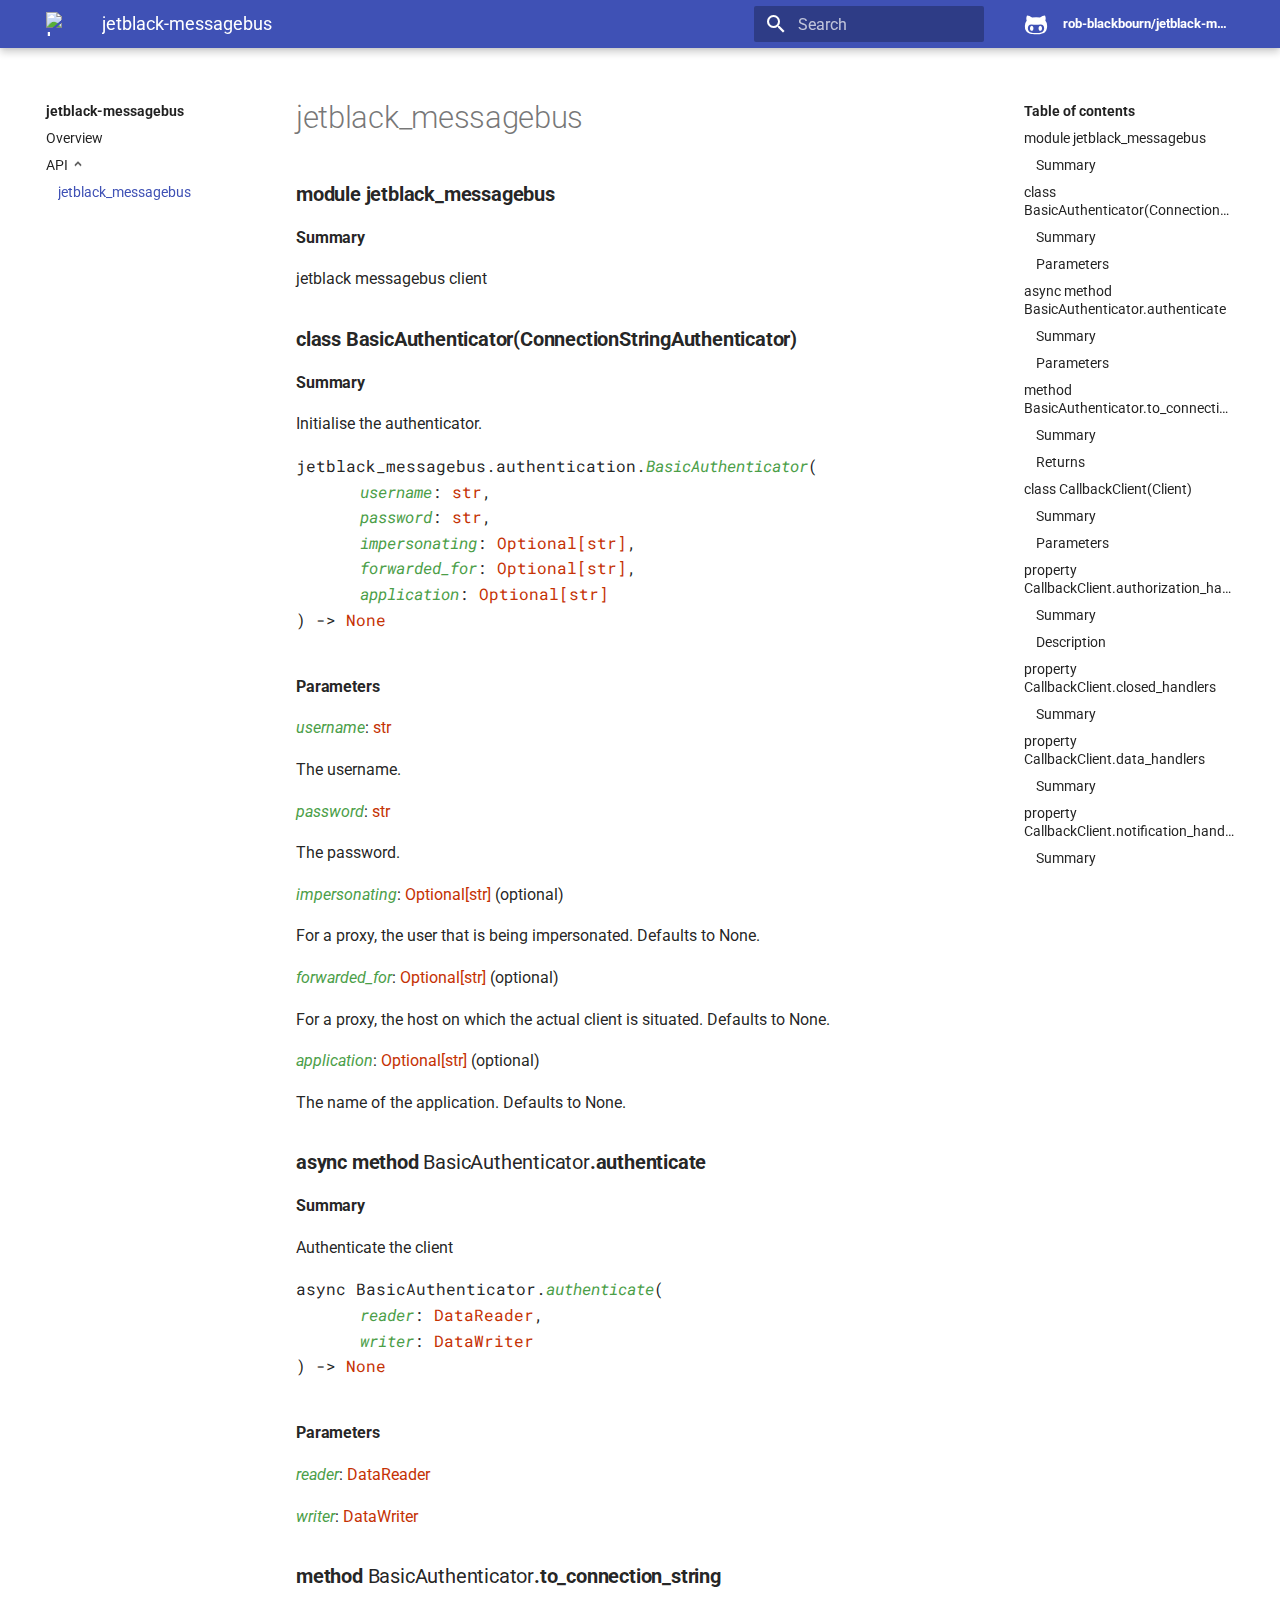
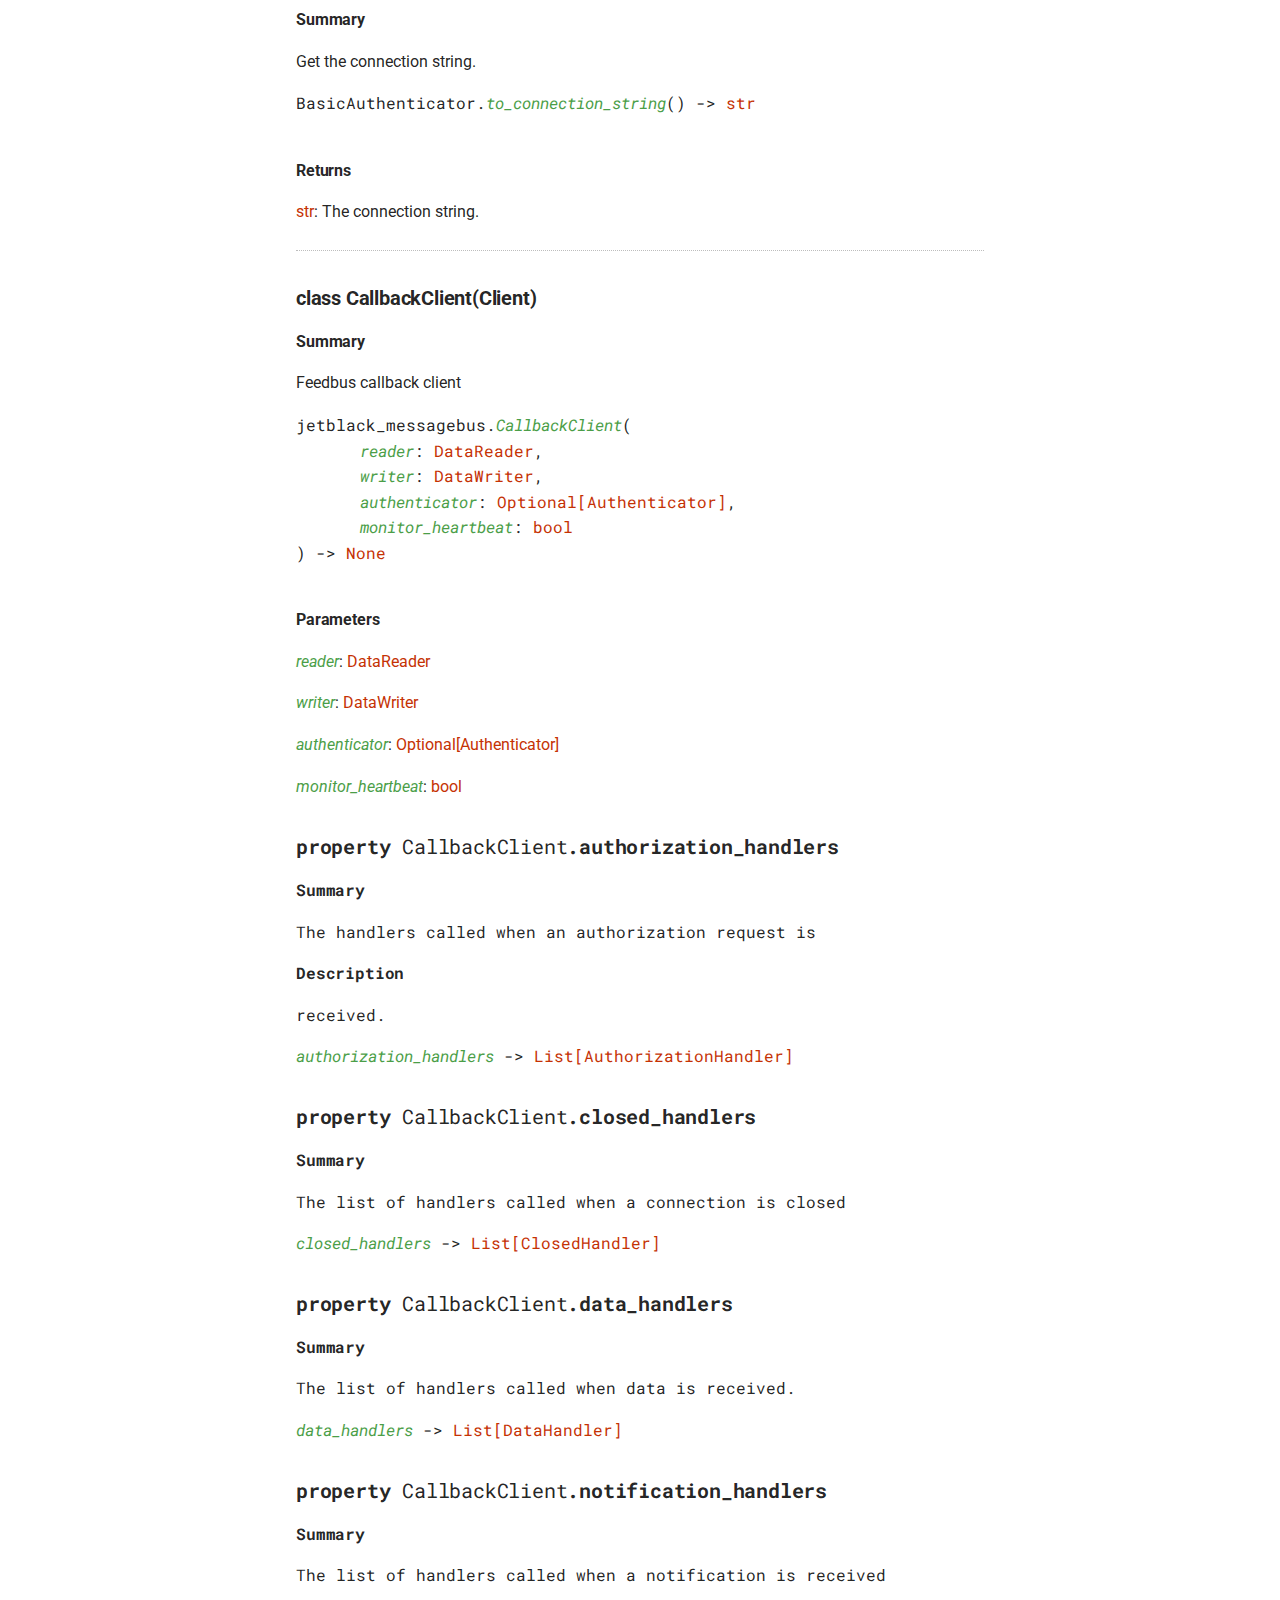
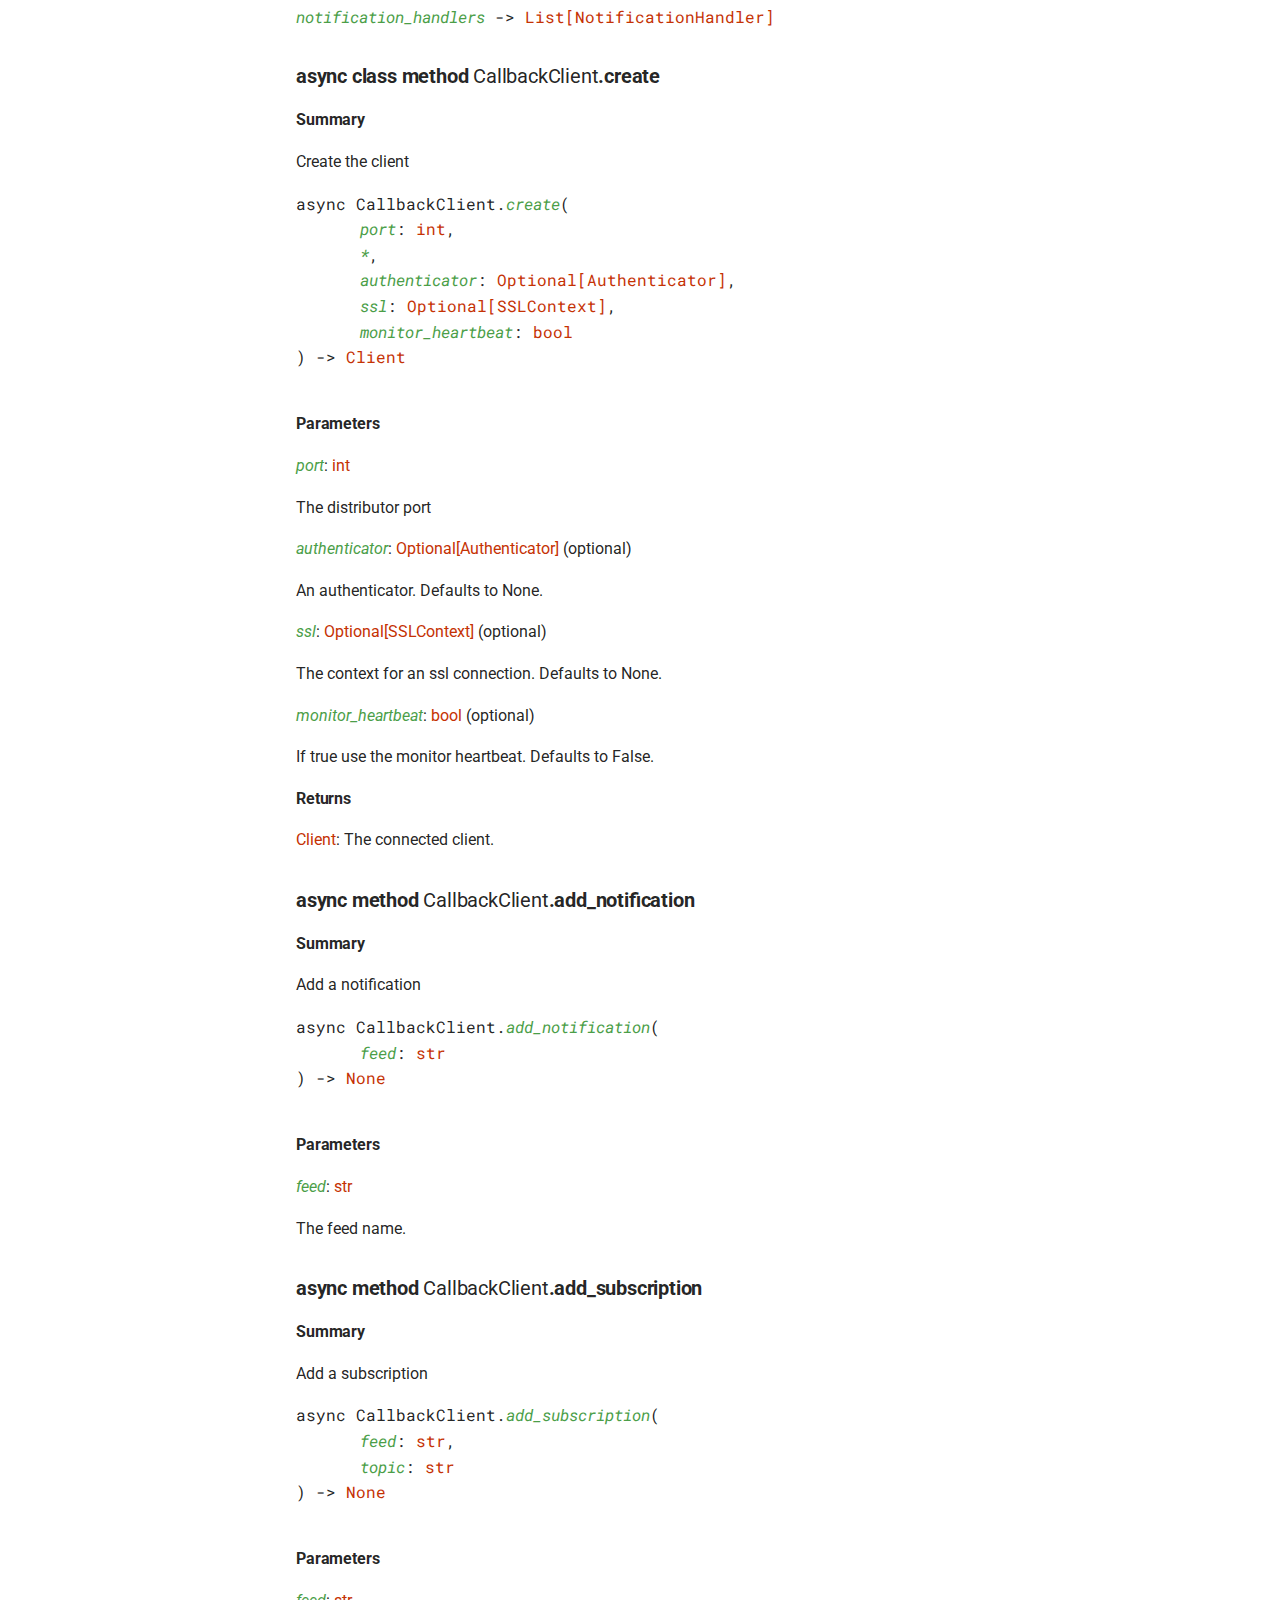
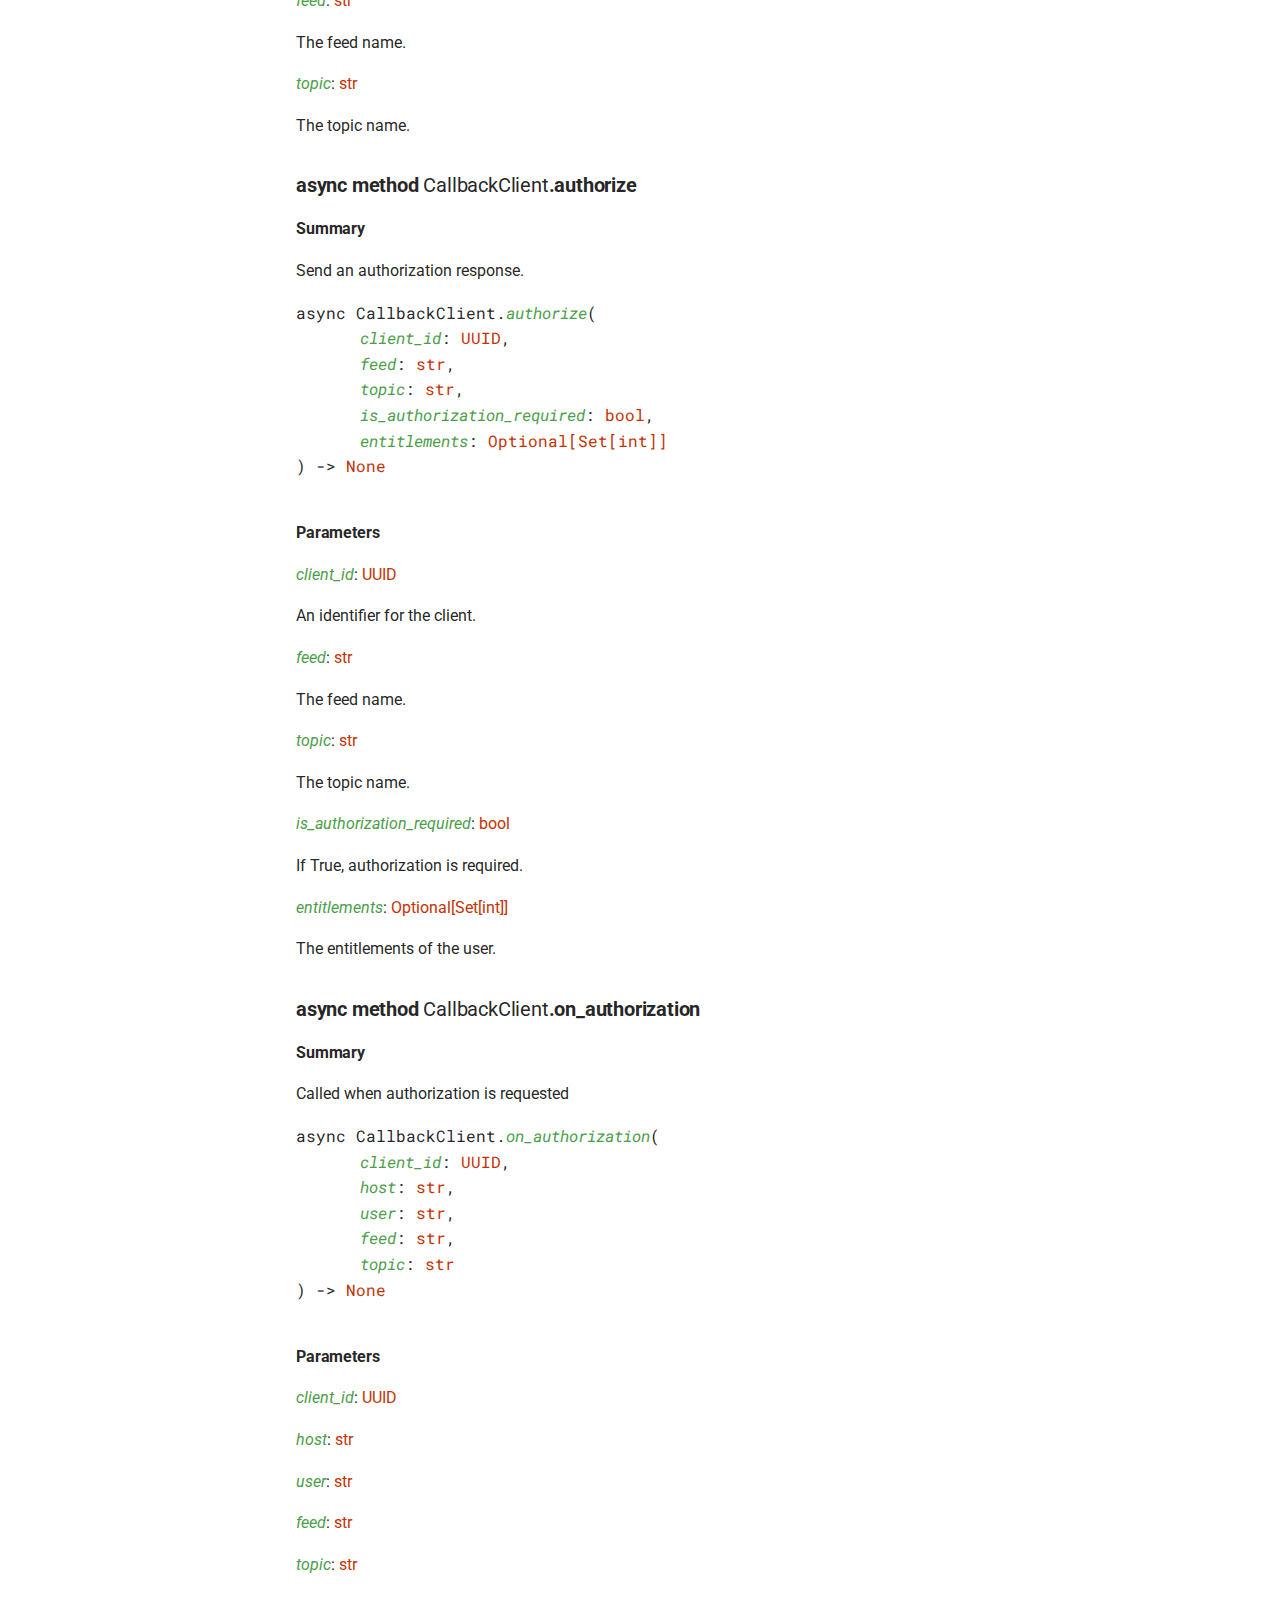
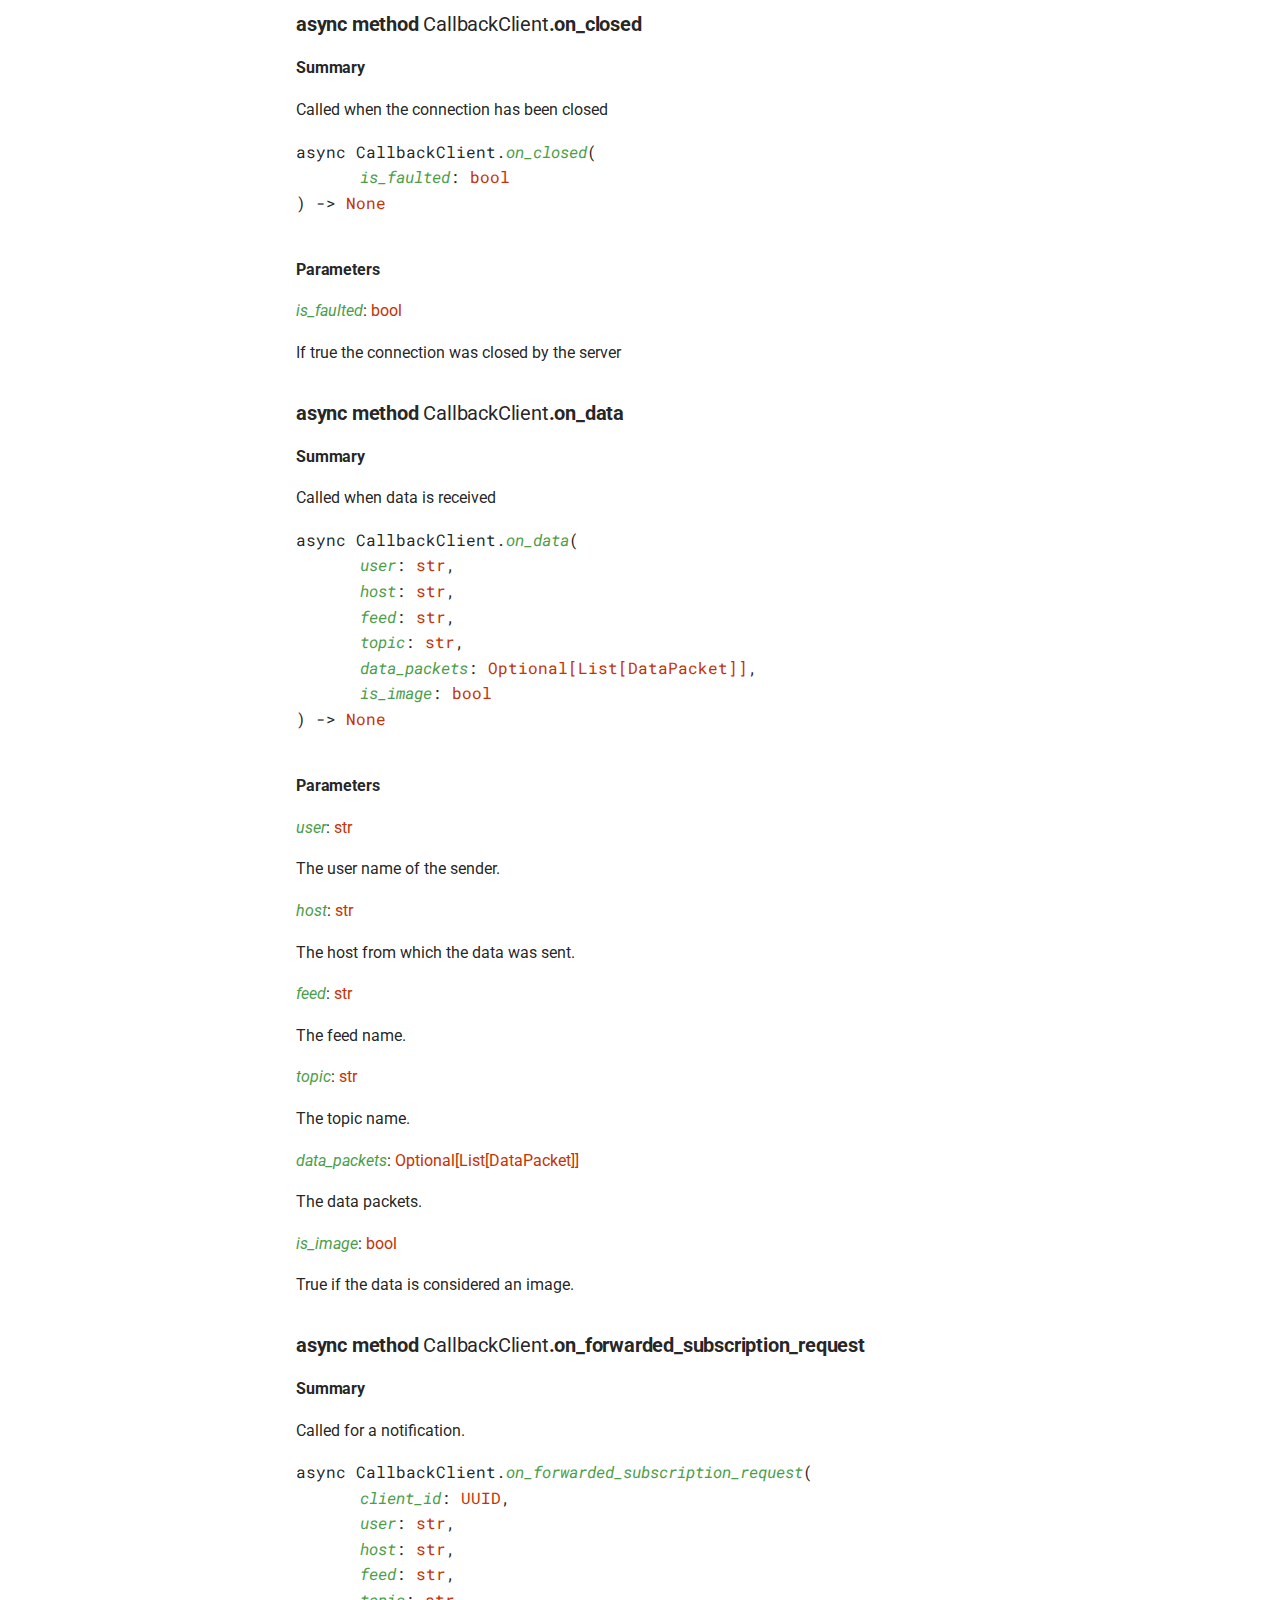
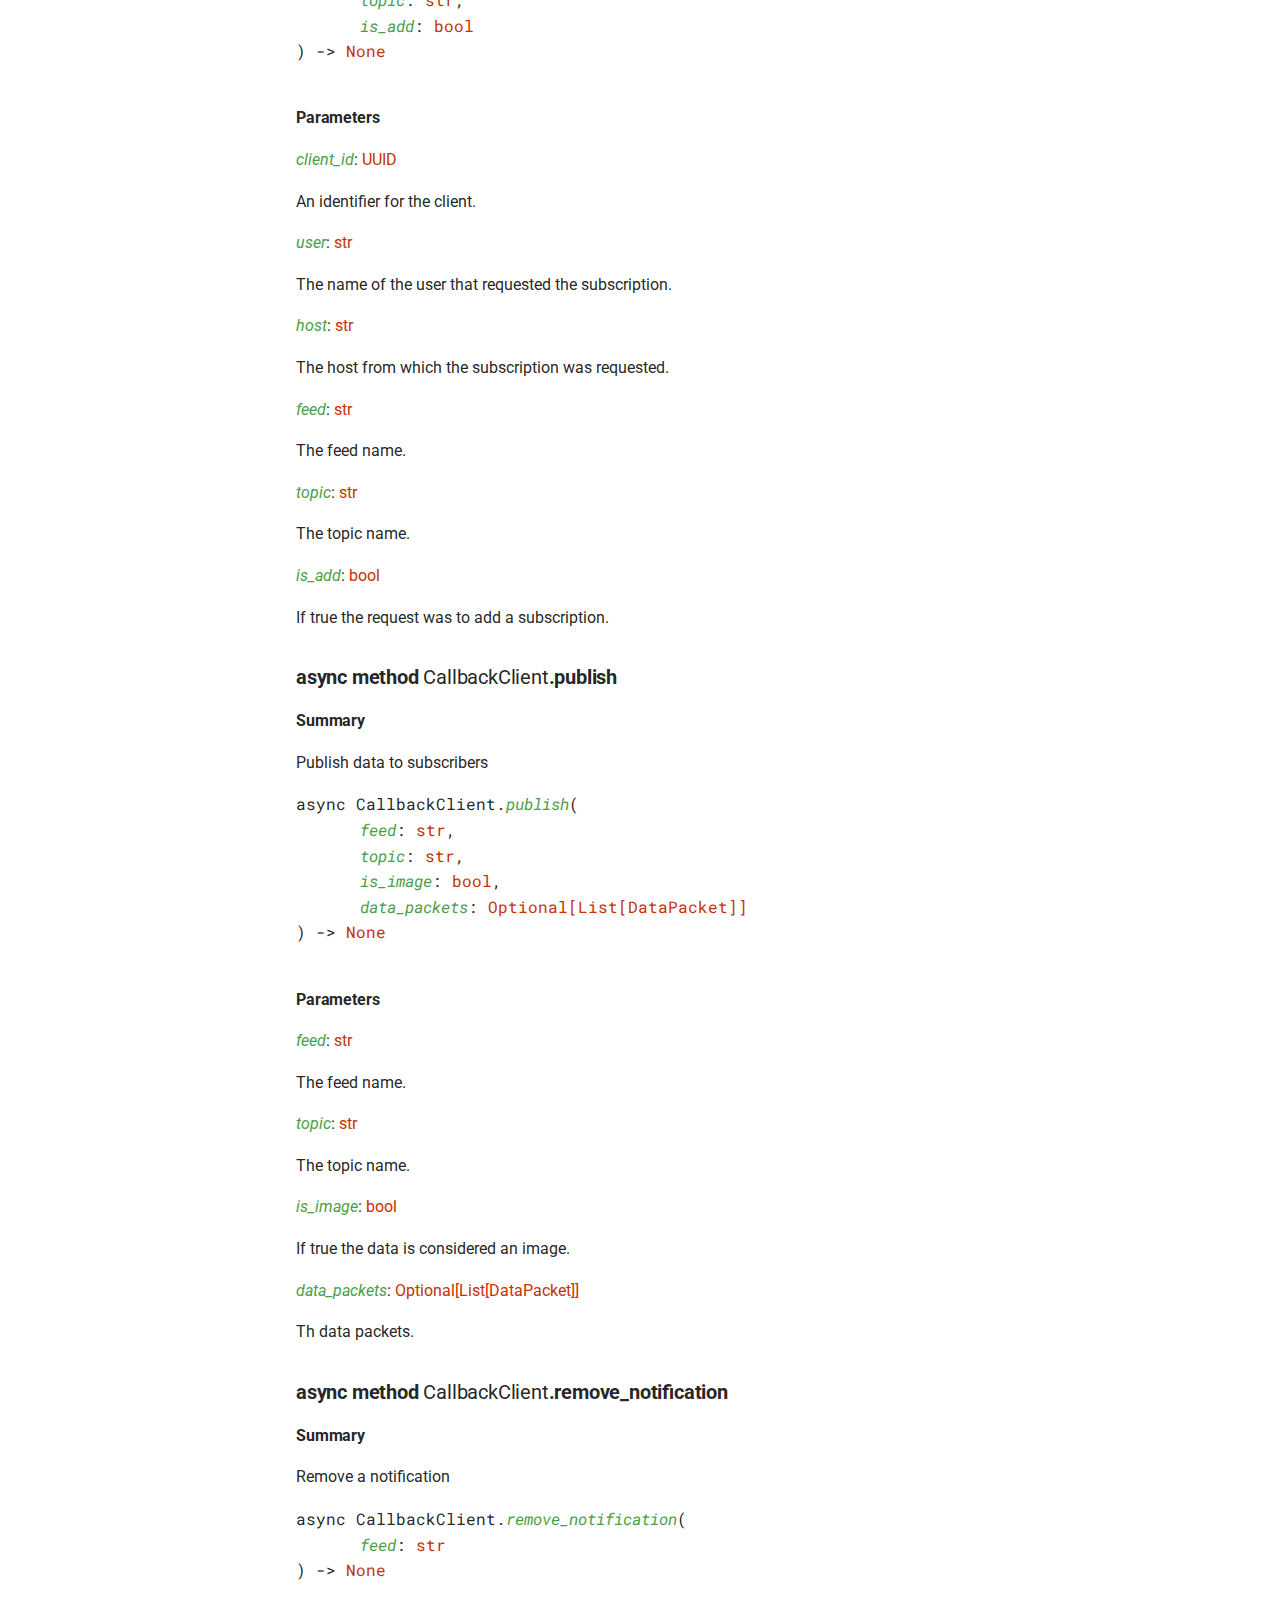
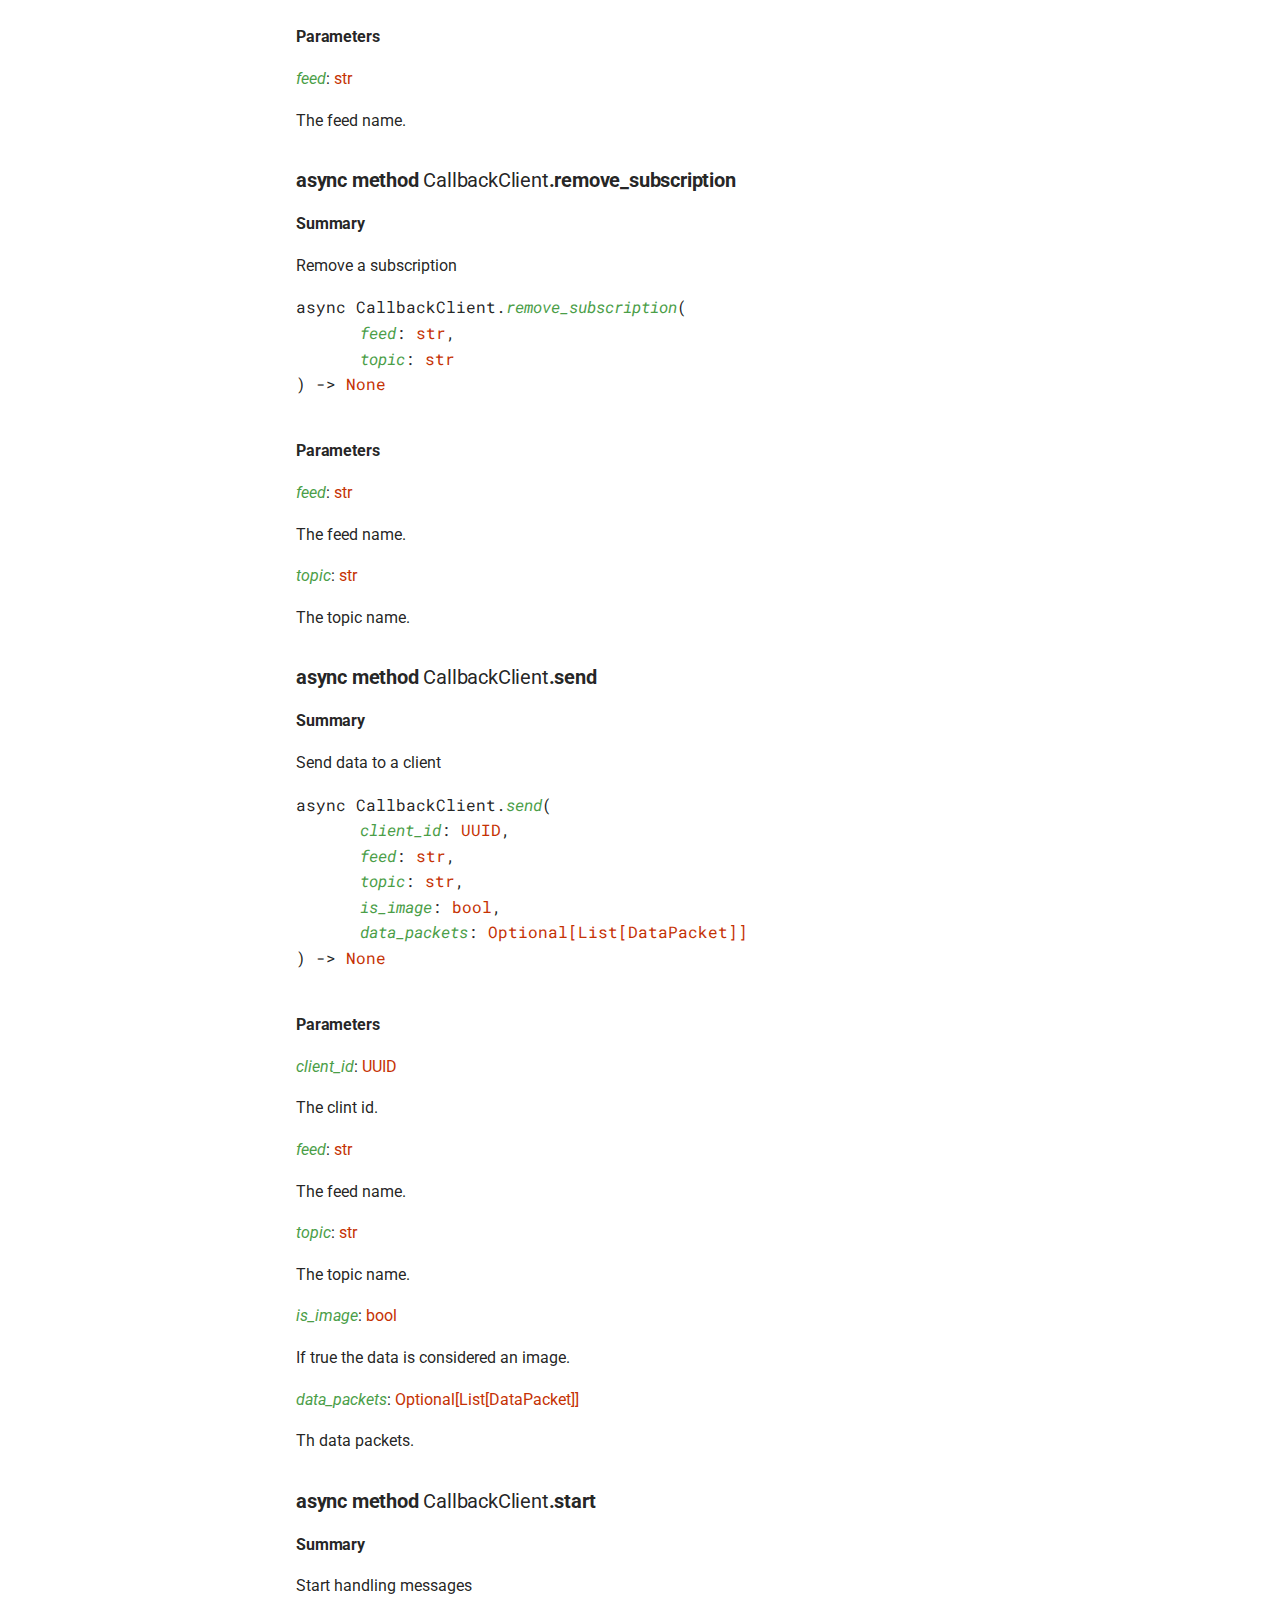
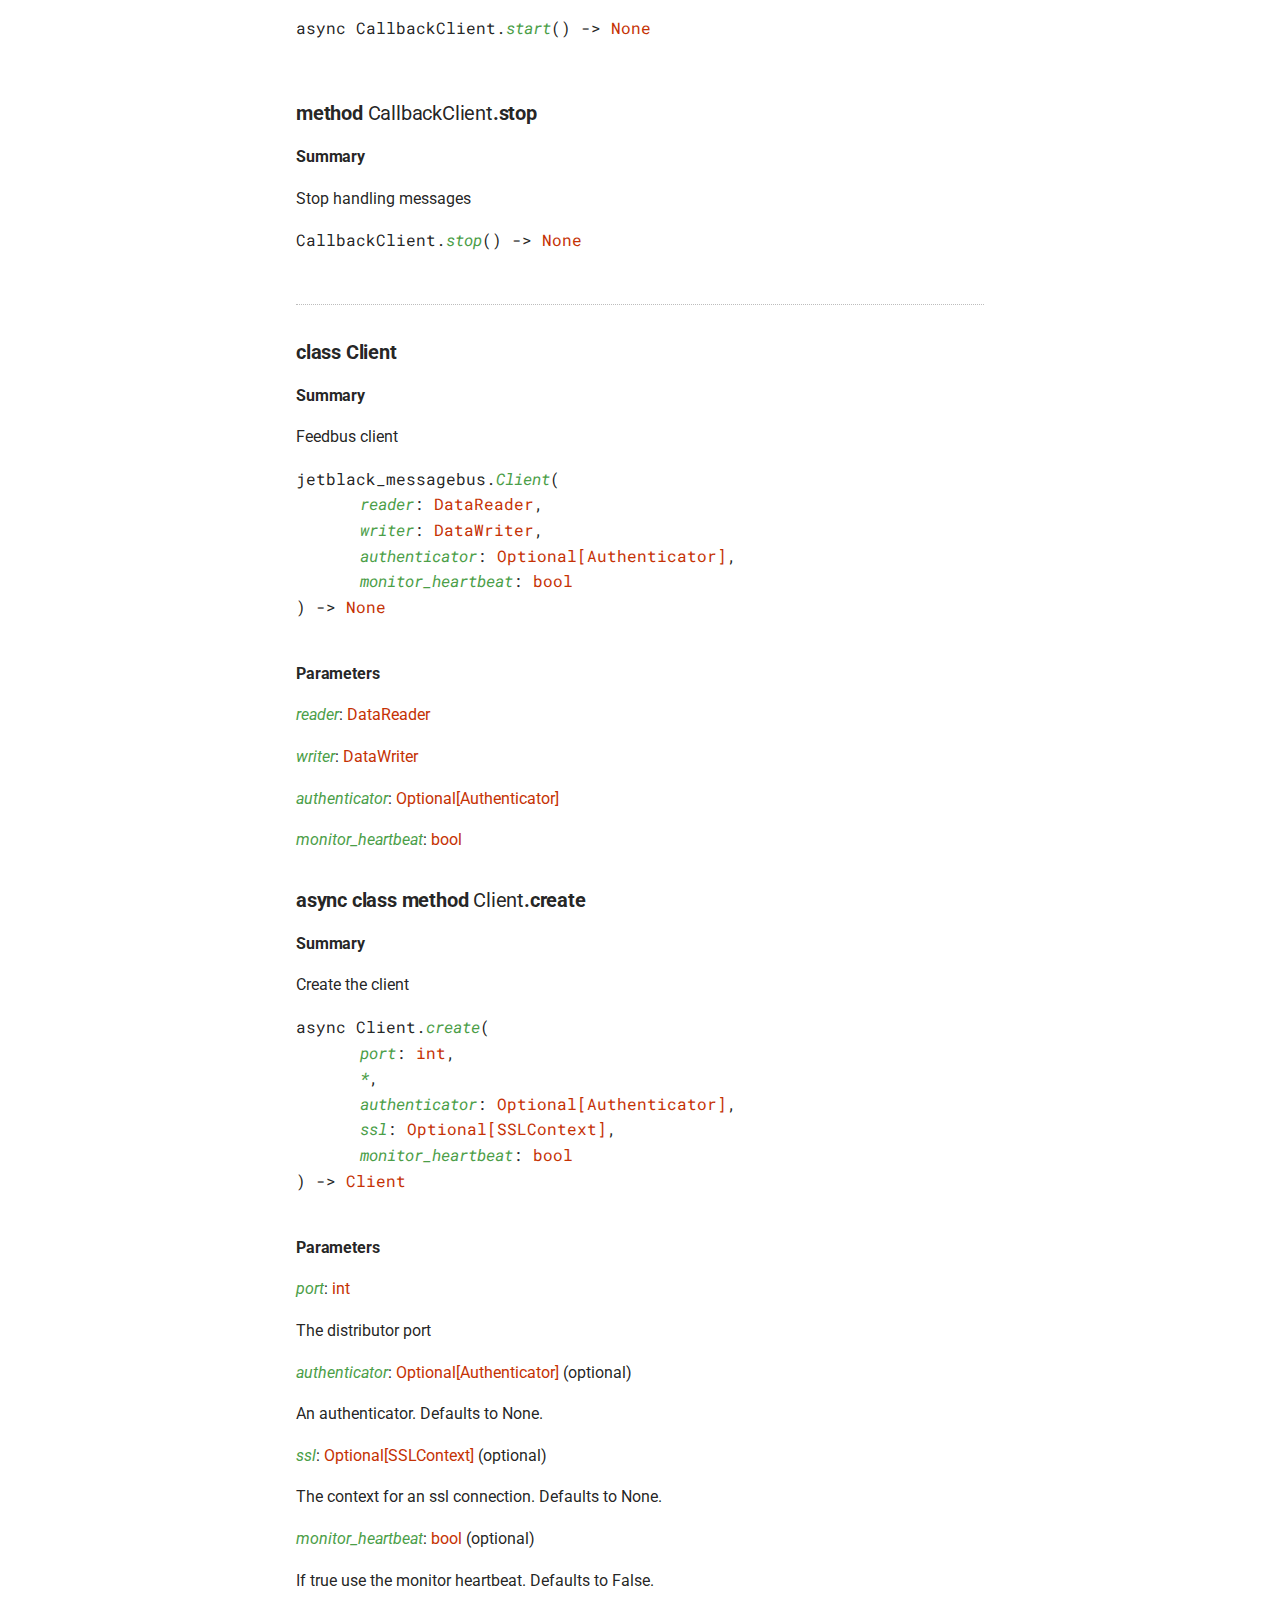
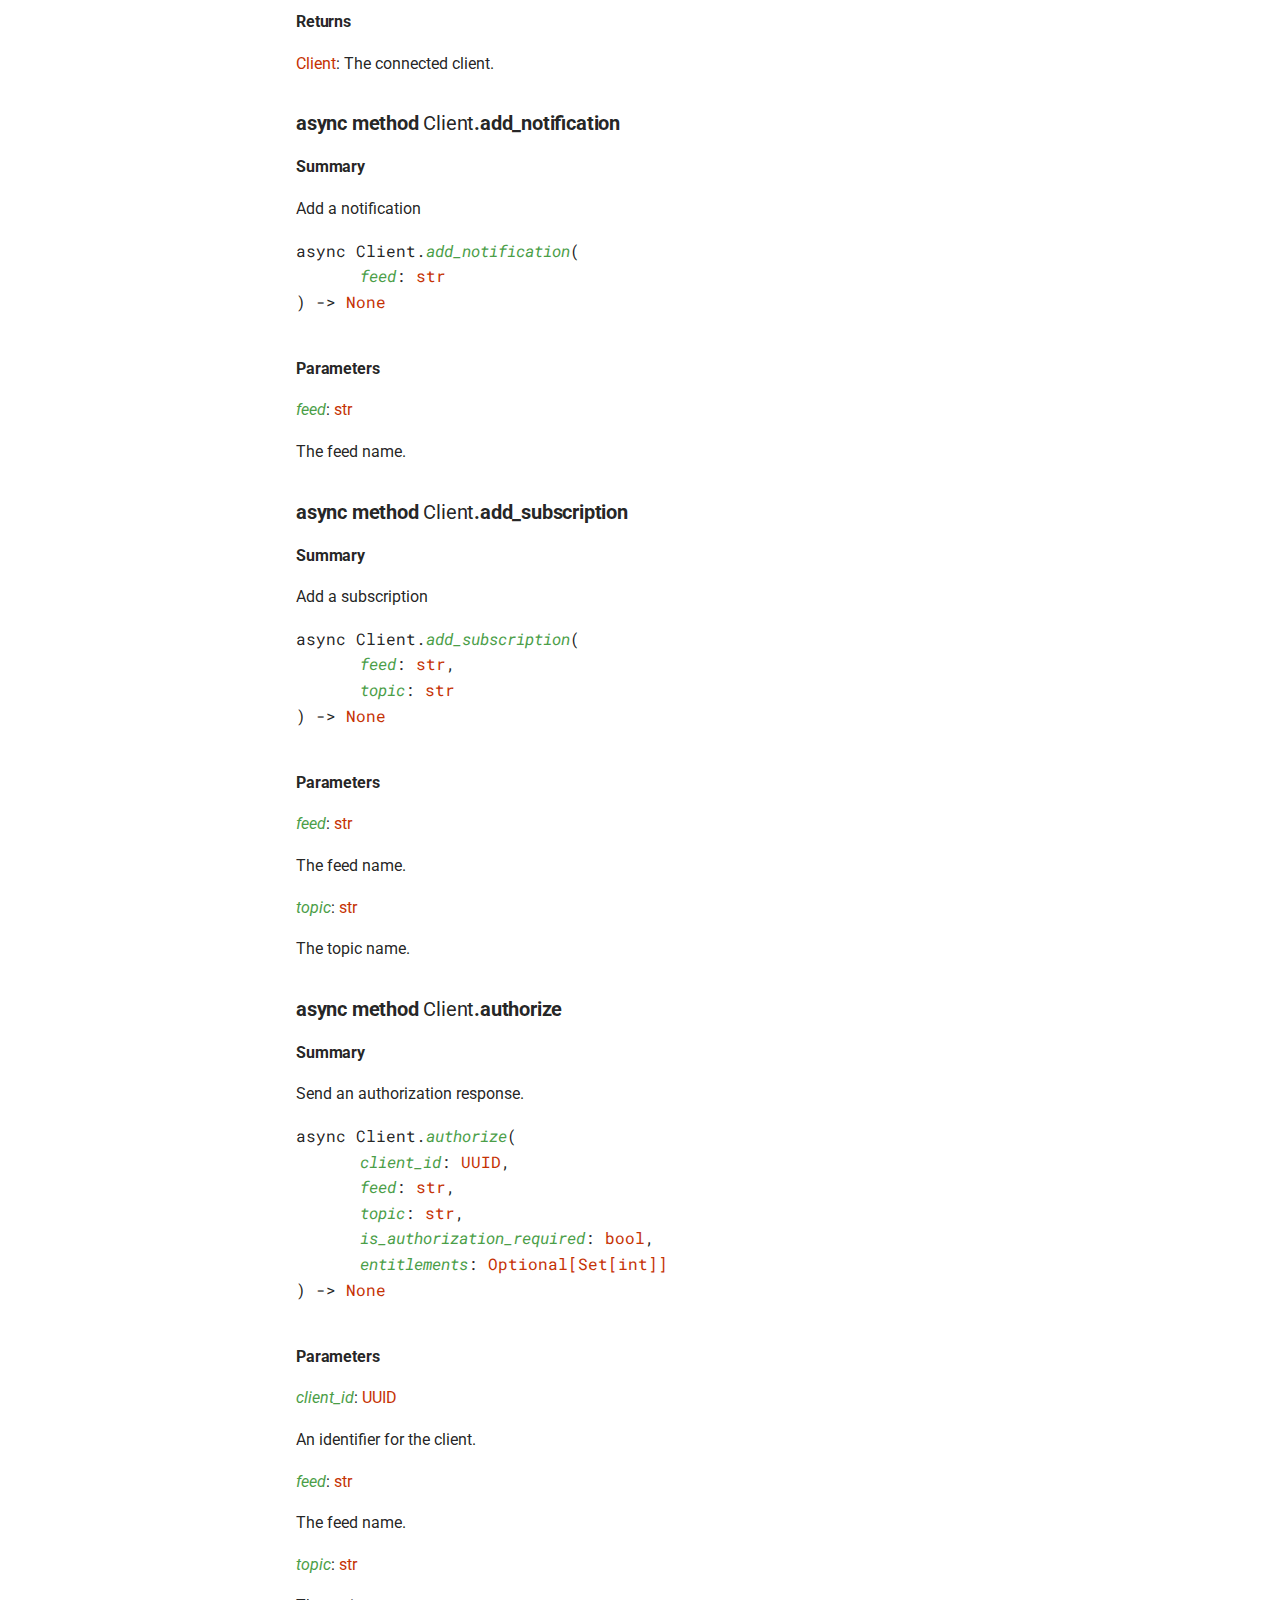
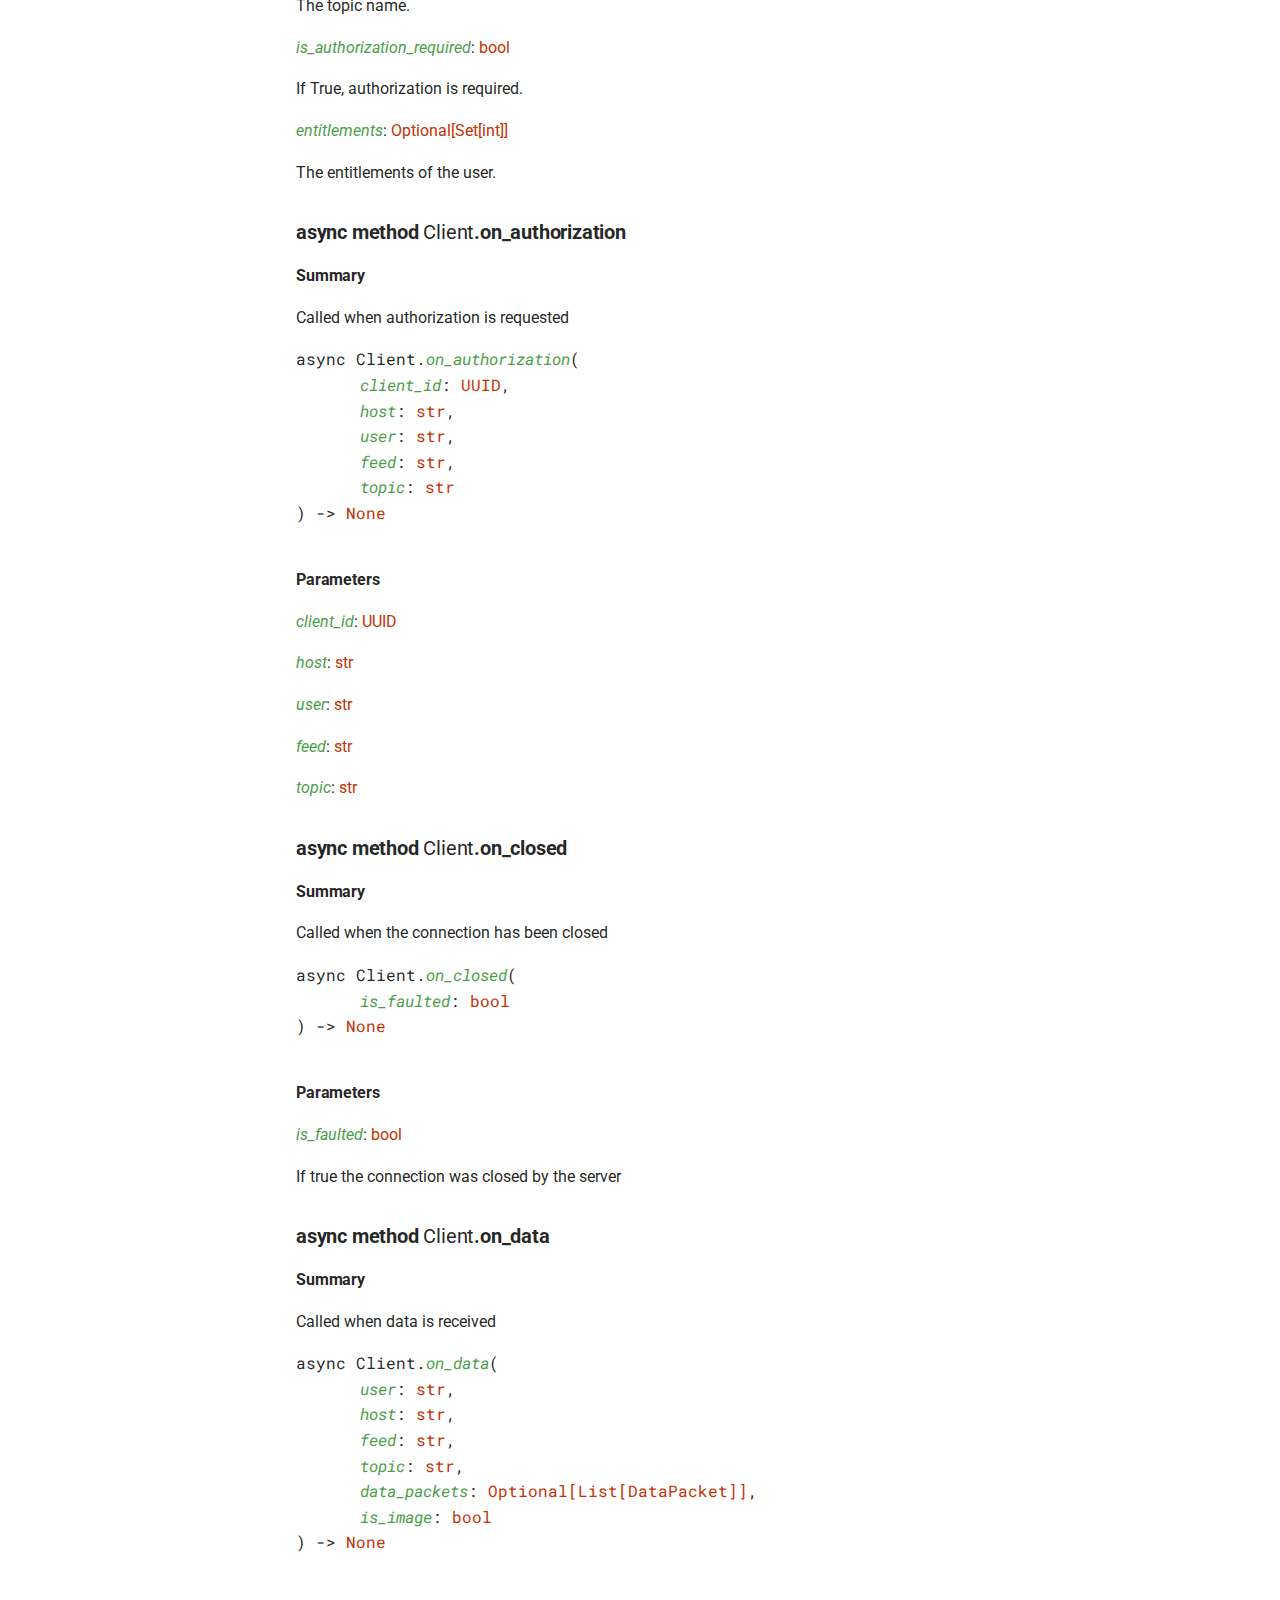
==== docs/api/index.html @ 4bfe6b34 "Added some docs" ====
<!doctype html>
<html lang="en" class="no-js">
  <head>
    
      <meta charset="utf-8">
      <meta name="viewport" content="width=device-width,initial-scale=1">
      <meta http-equiv="x-ua-compatible" content="ie=edge">
      
        <meta name="description" content="A python 3 client for the message bus">
      
      
      
      
        <meta name="lang:clipboard.copy" content="Copy to clipboard">
      
        <meta name="lang:clipboard.copied" content="Copied to clipboard">
      
        <meta name="lang:search.language" content="en">
      
        <meta name="lang:search.pipeline.stopwords" content="True">
      
        <meta name="lang:search.pipeline.trimmer" content="True">
      
        <meta name="lang:search.result.none" content="No matching documents">
      
        <meta name="lang:search.result.one" content="1 matching document">
      
        <meta name="lang:search.result.other" content="# matching documents">
      
        <meta name="lang:search.tokenizer" content="[\s\-]+">
      
      <link rel="shortcut icon" href="../images/favicon.ico">
      <meta name="generator" content="mkdocs-1.2.2, mkdocs-material-4.6.3">
    
    
      
        <title>jetblack_messagebus - jetblack-messagebus</title>
      
    
    
      <link rel="stylesheet" href="../assets/stylesheets/application.adb8469c.css">
      
      
    
    
      <script src="../assets/javascripts/modernizr.86422ebf.js"></script>
    
    
      
        <link href="https://fonts.gstatic.com" rel="preconnect" crossorigin>
        <link rel="stylesheet" href="https://fonts.googleapis.com/css?family=Roboto:300,400,400i,700%7CRoboto+Mono&display=fallback">
        <style>body,input{font-family:"Roboto","Helvetica Neue",Helvetica,Arial,sans-serif}code,kbd,pre{font-family:"Roboto Mono","Courier New",Courier,monospace}</style>
      
    
    <link rel="stylesheet" href="../assets/fonts/material-icons.css">
    
    
      <link rel="stylesheet" href="../css/custom.css">
    
    
      
    
    
  </head>
  
    <body dir="ltr">
  
    <svg class="md-svg">
      <defs>
        
        
          <svg xmlns="http://www.w3.org/2000/svg" width="416" height="448" viewBox="0 0 416 448" id="__github"><path fill="currentColor" d="M160 304q0 10-3.125 20.5t-10.75 19T128 352t-18.125-8.5-10.75-19T96 304t3.125-20.5 10.75-19T128 256t18.125 8.5 10.75 19T160 304zm160 0q0 10-3.125 20.5t-10.75 19T288 352t-18.125-8.5-10.75-19T256 304t3.125-20.5 10.75-19T288 256t18.125 8.5 10.75 19T320 304zm40 0q0-30-17.25-51T296 232q-10.25 0-48.75 5.25Q229.5 240 208 240t-39.25-2.75Q130.75 232 120 232q-29.5 0-46.75 21T56 304q0 22 8 38.375t20.25 25.75 30.5 15 35 7.375 37.25 1.75h42q20.5 0 37.25-1.75t35-7.375 30.5-15 20.25-25.75T360 304zm56-44q0 51.75-15.25 82.75-9.5 19.25-26.375 33.25t-35.25 21.5-42.5 11.875-42.875 5.5T212 416q-19.5 0-35.5-.75t-36.875-3.125-38.125-7.5-34.25-12.875T37 371.5t-21.5-28.75Q0 312 0 260q0-59.25 34-99-6.75-20.5-6.75-42.5 0-29 12.75-54.5 27 0 47.5 9.875t47.25 30.875Q171.5 96 212 96q37 0 70 8 26.25-20.5 46.75-30.25T376 64q12.75 25.5 12.75 54.5 0 21.75-6.75 42 34 40 34 99.5z"/></svg>
        
      </defs>
    </svg>
    <input class="md-toggle" data-md-toggle="drawer" type="checkbox" id="__drawer" autocomplete="off">
    <input class="md-toggle" data-md-toggle="search" type="checkbox" id="__search" autocomplete="off">
    <label class="md-overlay" data-md-component="overlay" for="__drawer"></label>
    
      <a href="#module-jetblack_messagebus" tabindex="0" class="md-skip">
        Skip to content
      </a>
    
    
      <header class="md-header" data-md-component="header">
  <nav class="md-header-nav md-grid">
    <div class="md-flex">
      <div class="md-flex__cell md-flex__cell--shrink">
        <a href=".." title="jetblack-messagebus" aria-label="jetblack-messagebus" class="md-header-nav__button md-logo">
          
            <img alt="logo" src="../images/peach.svg" width="24" height="24">
          
        </a>
      </div>
      <div class="md-flex__cell md-flex__cell--shrink">
        <label class="md-icon md-icon--menu md-header-nav__button" for="__drawer"></label>
      </div>
      <div class="md-flex__cell md-flex__cell--stretch">
        <div class="md-flex__ellipsis md-header-nav__title" data-md-component="title">
          
            <span class="md-header-nav__topic">
              jetblack-messagebus
            </span>
            <span class="md-header-nav__topic">
              
                jetblack_messagebus
              
            </span>
          
        </div>
      </div>
      <div class="md-flex__cell md-flex__cell--shrink">
        
          <label class="md-icon md-icon--search md-header-nav__button" for="__search"></label>
          
<div class="md-search" data-md-component="search" role="dialog">
  <label class="md-search__overlay" for="__search"></label>
  <div class="md-search__inner" role="search">
    <form class="md-search__form" name="search">
      <input type="text" class="md-search__input" aria-label="search" name="query" placeholder="Search" autocapitalize="off" autocorrect="off" autocomplete="off" spellcheck="false" data-md-component="query" data-md-state="active">
      <label class="md-icon md-search__icon" for="__search"></label>
      <button type="reset" class="md-icon md-search__icon" data-md-component="reset" tabindex="-1">
        &#xE5CD;
      </button>
    </form>
    <div class="md-search__output">
      <div class="md-search__scrollwrap" data-md-scrollfix>
        <div class="md-search-result" data-md-component="result">
          <div class="md-search-result__meta">
            Type to start searching
          </div>
          <ol class="md-search-result__list"></ol>
        </div>
      </div>
    </div>
  </div>
</div>
        
      </div>
      
        <div class="md-flex__cell md-flex__cell--shrink">
          <div class="md-header-nav__source">
            


  

<a href="https://github.com/rob-blackbourn/jetblack-messagebus-python3" title="Go to repository" class="md-source" data-md-source="github">
  
    <div class="md-source__icon">
      <svg viewBox="0 0 24 24" width="24" height="24">
        <use xlink:href="#__github" width="24" height="24"></use>
      </svg>
    </div>
  
  <div class="md-source__repository">
    rob-blackbourn/jetblack-messagebus-python3
  </div>
</a>
          </div>
        </div>
      
    </div>
  </nav>
</header>
    
    <div class="md-container">
      
        
      
      
      <main class="md-main" role="main">
        <div class="md-main__inner md-grid" data-md-component="container">
          
            
              <div class="md-sidebar md-sidebar--primary" data-md-component="navigation">
                <div class="md-sidebar__scrollwrap">
                  <div class="md-sidebar__inner">
                    <nav class="md-nav md-nav--primary" data-md-level="0">
  <label class="md-nav__title md-nav__title--site" for="__drawer">
    <a href=".." title="jetblack-messagebus" class="md-nav__button md-logo">
      
        <img alt="logo" src="../images/peach.svg" width="48" height="48">
      
    </a>
    jetblack-messagebus
  </label>
  
    <div class="md-nav__source">
      


  

<a href="https://github.com/rob-blackbourn/jetblack-messagebus-python3" title="Go to repository" class="md-source" data-md-source="github">
  
    <div class="md-source__icon">
      <svg viewBox="0 0 24 24" width="24" height="24">
        <use xlink:href="#__github" width="24" height="24"></use>
      </svg>
    </div>
  
  <div class="md-source__repository">
    rob-blackbourn/jetblack-messagebus-python3
  </div>
</a>
    </div>
  
  <ul class="md-nav__list" data-md-scrollfix>
    
      
      
      


  <li class="md-nav__item">
    <a href=".." title="Overview" class="md-nav__link">
      Overview
    </a>
  </li>

    
      
      
      

  


  <li class="md-nav__item md-nav__item--active md-nav__item--nested">
    
      <input class="md-toggle md-nav__toggle" data-md-toggle="nav-2" type="checkbox" id="nav-2" checked>
    
    <label class="md-nav__link" for="nav-2">
      API
    </label>
    <nav class="md-nav" data-md-component="collapsible" data-md-level="1">
      <label class="md-nav__title" for="nav-2">
        API
      </label>
      <ul class="md-nav__list" data-md-scrollfix>
        
        
          
          
          

  


  <li class="md-nav__item md-nav__item--active">
    
    <input class="md-toggle md-nav__toggle" data-md-toggle="toc" type="checkbox" id="__toc">
    
    
      <label class="md-nav__link md-nav__link--active" for="__toc">
        jetblack_messagebus
      </label>
    
    <a href="./" title="jetblack_messagebus" class="md-nav__link md-nav__link--active">
      jetblack_messagebus
    </a>
    
      
<nav class="md-nav md-nav--secondary">
  
  
  
    <label class="md-nav__title" for="__toc">Table of contents</label>
    <ul class="md-nav__list" data-md-scrollfix>
      
        <li class="md-nav__item">
  <a href="#module-jetblack_messagebus" class="md-nav__link">
    module jetblack_messagebus
  </a>
  
    <nav class="md-nav">
      <ul class="md-nav__list">
        
          <li class="md-nav__item">
  <a href="#summary" class="md-nav__link">
    Summary
  </a>
  
</li>
        
      </ul>
    </nav>
  
</li>
      
        <li class="md-nav__item">
  <a href="#class-basicauthenticatorconnectionstringauthenticator" class="md-nav__link">
    class BasicAuthenticator(ConnectionStringAuthenticator)
  </a>
  
    <nav class="md-nav">
      <ul class="md-nav__list">
        
          <li class="md-nav__item">
  <a href="#summary_1" class="md-nav__link">
    Summary
  </a>
  
</li>
        
          <li class="md-nav__item">
  <a href="#parameters" class="md-nav__link">
    Parameters
  </a>
  
</li>
        
      </ul>
    </nav>
  
</li>
      
        <li class="md-nav__item">
  <a href="#async-method-basicauthenticatorauthenticate" class="md-nav__link">
    async method BasicAuthenticator.authenticate
  </a>
  
    <nav class="md-nav">
      <ul class="md-nav__list">
        
          <li class="md-nav__item">
  <a href="#summary_2" class="md-nav__link">
    Summary
  </a>
  
</li>
        
          <li class="md-nav__item">
  <a href="#parameters_1" class="md-nav__link">
    Parameters
  </a>
  
</li>
        
      </ul>
    </nav>
  
</li>
      
        <li class="md-nav__item">
  <a href="#method-basicauthenticatorto_connection_string" class="md-nav__link">
    method BasicAuthenticator.to_connection_string
  </a>
  
    <nav class="md-nav">
      <ul class="md-nav__list">
        
          <li class="md-nav__item">
  <a href="#summary_3" class="md-nav__link">
    Summary
  </a>
  
</li>
        
          <li class="md-nav__item">
  <a href="#returns" class="md-nav__link">
    Returns
  </a>
  
</li>
        
      </ul>
    </nav>
  
</li>
      
        <li class="md-nav__item">
  <a href="#class-callbackclientclient" class="md-nav__link">
    class CallbackClient(Client)
  </a>
  
    <nav class="md-nav">
      <ul class="md-nav__list">
        
          <li class="md-nav__item">
  <a href="#summary_4" class="md-nav__link">
    Summary
  </a>
  
</li>
        
          <li class="md-nav__item">
  <a href="#parameters_2" class="md-nav__link">
    Parameters
  </a>
  
</li>
        
      </ul>
    </nav>
  
</li>
      
        <li class="md-nav__item">
  <a href="#property-callbackclientauthorization_handlers" class="md-nav__link">
    property CallbackClient.authorization_handlers
  </a>
  
    <nav class="md-nav">
      <ul class="md-nav__list">
        
          <li class="md-nav__item">
  <a href="#summary_5" class="md-nav__link">
    Summary
  </a>
  
</li>
        
          <li class="md-nav__item">
  <a href="#description" class="md-nav__link">
    Description
  </a>
  
</li>
        
      </ul>
    </nav>
  
</li>
      
        <li class="md-nav__item">
  <a href="#property-callbackclientclosed_handlers" class="md-nav__link">
    property CallbackClient.closed_handlers
  </a>
  
    <nav class="md-nav">
      <ul class="md-nav__list">
        
          <li class="md-nav__item">
  <a href="#summary_6" class="md-nav__link">
    Summary
  </a>
  
</li>
        
      </ul>
    </nav>
  
</li>
      
        <li class="md-nav__item">
  <a href="#property-callbackclientdata_handlers" class="md-nav__link">
    property CallbackClient.data_handlers
  </a>
  
    <nav class="md-nav">
      <ul class="md-nav__list">
        
          <li class="md-nav__item">
  <a href="#summary_7" class="md-nav__link">
    Summary
  </a>
  
</li>
        
      </ul>
    </nav>
  
</li>
      
        <li class="md-nav__item">
  <a href="#property-callbackclientnotification_handlers" class="md-nav__link">
    property CallbackClient.notification_handlers
  </a>
  
    <nav class="md-nav">
      <ul class="md-nav__list">
        
          <li class="md-nav__item">
  <a href="#summary_8" class="md-nav__link">
    Summary
  </a>
  
</li>
        
      </ul>
    </nav>
  
</li>
      
        <li class="md-nav__item">
  <a href="#async-class-method-callbackclientcreate" class="md-nav__link">
    async class method CallbackClient.create
  </a>
  
    <nav class="md-nav">
      <ul class="md-nav__list">
        
          <li class="md-nav__item">
  <a href="#summary_9" class="md-nav__link">
    Summary
  </a>
  
</li>
        
          <li class="md-nav__item">
  <a href="#parameters_3" class="md-nav__link">
    Parameters
  </a>
  
</li>
        
          <li class="md-nav__item">
  <a href="#returns_1" class="md-nav__link">
    Returns
  </a>
  
</li>
        
      </ul>
    </nav>
  
</li>
      
        <li class="md-nav__item">
  <a href="#async-method-callbackclientadd_notification" class="md-nav__link">
    async method CallbackClient.add_notification
  </a>
  
    <nav class="md-nav">
      <ul class="md-nav__list">
        
          <li class="md-nav__item">
  <a href="#summary_10" class="md-nav__link">
    Summary
  </a>
  
</li>
        
          <li class="md-nav__item">
  <a href="#parameters_4" class="md-nav__link">
    Parameters
  </a>
  
</li>
        
      </ul>
    </nav>
  
</li>
      
        <li class="md-nav__item">
  <a href="#async-method-callbackclientadd_subscription" class="md-nav__link">
    async method CallbackClient.add_subscription
  </a>
  
    <nav class="md-nav">
      <ul class="md-nav__list">
        
          <li class="md-nav__item">
  <a href="#summary_11" class="md-nav__link">
    Summary
  </a>
  
</li>
        
          <li class="md-nav__item">
  <a href="#parameters_5" class="md-nav__link">
    Parameters
  </a>
  
</li>
        
      </ul>
    </nav>
  
</li>
      
        <li class="md-nav__item">
  <a href="#async-method-callbackclientauthorize" class="md-nav__link">
    async method CallbackClient.authorize
  </a>
  
    <nav class="md-nav">
      <ul class="md-nav__list">
        
          <li class="md-nav__item">
  <a href="#summary_12" class="md-nav__link">
    Summary
  </a>
  
</li>
        
          <li class="md-nav__item">
  <a href="#parameters_6" class="md-nav__link">
    Parameters
  </a>
  
</li>
        
      </ul>
    </nav>
  
</li>
      
        <li class="md-nav__item">
  <a href="#async-method-callbackclienton_authorization" class="md-nav__link">
    async method CallbackClient.on_authorization
  </a>
  
    <nav class="md-nav">
      <ul class="md-nav__list">
        
          <li class="md-nav__item">
  <a href="#summary_13" class="md-nav__link">
    Summary
  </a>
  
</li>
        
          <li class="md-nav__item">
  <a href="#parameters_7" class="md-nav__link">
    Parameters
  </a>
  
</li>
        
      </ul>
    </nav>
  
</li>
      
        <li class="md-nav__item">
  <a href="#async-method-callbackclienton_closed" class="md-nav__link">
    async method CallbackClient.on_closed
  </a>
  
    <nav class="md-nav">
      <ul class="md-nav__list">
        
          <li class="md-nav__item">
  <a href="#summary_14" class="md-nav__link">
    Summary
  </a>
  
</li>
        
          <li class="md-nav__item">
  <a href="#parameters_8" class="md-nav__link">
    Parameters
  </a>
  
</li>
        
      </ul>
    </nav>
  
</li>
      
        <li class="md-nav__item">
  <a href="#async-method-callbackclienton_data" class="md-nav__link">
    async method CallbackClient.on_data
  </a>
  
    <nav class="md-nav">
      <ul class="md-nav__list">
        
          <li class="md-nav__item">
  <a href="#summary_15" class="md-nav__link">
    Summary
  </a>
  
</li>
        
          <li class="md-nav__item">
  <a href="#parameters_9" class="md-nav__link">
    Parameters
  </a>
  
</li>
        
      </ul>
    </nav>
  
</li>
      
        <li class="md-nav__item">
  <a href="#async-method-callbackclienton_forwarded_subscription_request" class="md-nav__link">
    async method CallbackClient.on_forwarded_subscription_request
  </a>
  
    <nav class="md-nav">
      <ul class="md-nav__list">
        
          <li class="md-nav__item">
  <a href="#summary_16" class="md-nav__link">
    Summary
  </a>
  
</li>
        
          <li class="md-nav__item">
  <a href="#parameters_10" class="md-nav__link">
    Parameters
  </a>
  
</li>
        
      </ul>
    </nav>
  
</li>
      
        <li class="md-nav__item">
  <a href="#async-method-callbackclientpublish" class="md-nav__link">
    async method CallbackClient.publish
  </a>
  
    <nav class="md-nav">
      <ul class="md-nav__list">
        
          <li class="md-nav__item">
  <a href="#summary_17" class="md-nav__link">
    Summary
  </a>
  
</li>
        
          <li class="md-nav__item">
  <a href="#parameters_11" class="md-nav__link">
    Parameters
  </a>
  
</li>
        
      </ul>
    </nav>
  
</li>
      
        <li class="md-nav__item">
  <a href="#async-method-callbackclientremove_notification" class="md-nav__link">
    async method CallbackClient.remove_notification
  </a>
  
    <nav class="md-nav">
      <ul class="md-nav__list">
        
          <li class="md-nav__item">
  <a href="#summary_18" class="md-nav__link">
    Summary
  </a>
  
</li>
        
          <li class="md-nav__item">
  <a href="#parameters_12" class="md-nav__link">
    Parameters
  </a>
  
</li>
        
      </ul>
    </nav>
  
</li>
      
        <li class="md-nav__item">
  <a href="#async-method-callbackclientremove_subscription" class="md-nav__link">
    async method CallbackClient.remove_subscription
  </a>
  
    <nav class="md-nav">
      <ul class="md-nav__list">
        
          <li class="md-nav__item">
  <a href="#summary_19" class="md-nav__link">
    Summary
  </a>
  
</li>
        
          <li class="md-nav__item">
  <a href="#parameters_13" class="md-nav__link">
    Parameters
  </a>
  
</li>
        
      </ul>
    </nav>
  
</li>
      
        <li class="md-nav__item">
  <a href="#async-method-callbackclientsend" class="md-nav__link">
    async method CallbackClient.send
  </a>
  
    <nav class="md-nav">
      <ul class="md-nav__list">
        
          <li class="md-nav__item">
  <a href="#summary_20" class="md-nav__link">
    Summary
  </a>
  
</li>
        
          <li class="md-nav__item">
  <a href="#parameters_14" class="md-nav__link">
    Parameters
  </a>
  
</li>
        
      </ul>
    </nav>
  
</li>
      
        <li class="md-nav__item">
  <a href="#async-method-callbackclientstart" class="md-nav__link">
    async method CallbackClient.start
  </a>
  
    <nav class="md-nav">
      <ul class="md-nav__list">
        
          <li class="md-nav__item">
  <a href="#summary_21" class="md-nav__link">
    Summary
  </a>
  
</li>
        
      </ul>
    </nav>
  
</li>
      
        <li class="md-nav__item">
  <a href="#method-callbackclientstop" class="md-nav__link">
    method CallbackClient.stop
  </a>
  
    <nav class="md-nav">
      <ul class="md-nav__list">
        
          <li class="md-nav__item">
  <a href="#summary_22" class="md-nav__link">
    Summary
  </a>
  
</li>
        
      </ul>
    </nav>
  
</li>
      
        <li class="md-nav__item">
  <a href="#class-client" class="md-nav__link">
    class Client
  </a>
  
    <nav class="md-nav">
      <ul class="md-nav__list">
        
          <li class="md-nav__item">
  <a href="#summary_23" class="md-nav__link">
    Summary
  </a>
  
</li>
        
          <li class="md-nav__item">
  <a href="#parameters_15" class="md-nav__link">
    Parameters
  </a>
  
</li>
        
      </ul>
    </nav>
  
</li>
      
        <li class="md-nav__item">
  <a href="#async-class-method-clientcreate" class="md-nav__link">
    async class method Client.create
  </a>
  
    <nav class="md-nav">
      <ul class="md-nav__list">
        
          <li class="md-nav__item">
  <a href="#summary_24" class="md-nav__link">
    Summary
  </a>
  
</li>
        
          <li class="md-nav__item">
  <a href="#parameters_16" class="md-nav__link">
    Parameters
  </a>
  
</li>
        
          <li class="md-nav__item">
  <a href="#returns_2" class="md-nav__link">
    Returns
  </a>
  
</li>
        
      </ul>
    </nav>
  
</li>
      
        <li class="md-nav__item">
  <a href="#async-method-clientadd_notification" class="md-nav__link">
    async method Client.add_notification
  </a>
  
    <nav class="md-nav">
      <ul class="md-nav__list">
        
          <li class="md-nav__item">
  <a href="#summary_25" class="md-nav__link">
    Summary
  </a>
  
</li>
        
          <li class="md-nav__item">
  <a href="#parameters_17" class="md-nav__link">
    Parameters
  </a>
  
</li>
        
      </ul>
    </nav>
  
</li>
      
        <li class="md-nav__item">
  <a href="#async-method-clientadd_subscription" class="md-nav__link">
    async method Client.add_subscription
  </a>
  
    <nav class="md-nav">
      <ul class="md-nav__list">
        
          <li class="md-nav__item">
  <a href="#summary_26" class="md-nav__link">
    Summary
  </a>
  
</li>
        
          <li class="md-nav__item">
  <a href="#parameters_18" class="md-nav__link">
    Parameters
  </a>
  
</li>
        
      </ul>
    </nav>
  
</li>
      
        <li class="md-nav__item">
  <a href="#async-method-clientauthorize" class="md-nav__link">
    async method Client.authorize
  </a>
  
    <nav class="md-nav">
      <ul class="md-nav__list">
        
          <li class="md-nav__item">
  <a href="#summary_27" class="md-nav__link">
    Summary
  </a>
  
</li>
        
          <li class="md-nav__item">
  <a href="#parameters_19" class="md-nav__link">
    Parameters
  </a>
  
</li>
        
      </ul>
    </nav>
  
</li>
      
        <li class="md-nav__item">
  <a href="#async-method-clienton_authorization" class="md-nav__link">
    async method Client.on_authorization
  </a>
  
    <nav class="md-nav">
      <ul class="md-nav__list">
        
          <li class="md-nav__item">
  <a href="#summary_28" class="md-nav__link">
    Summary
  </a>
  
</li>
        
          <li class="md-nav__item">
  <a href="#parameters_20" class="md-nav__link">
    Parameters
  </a>
  
</li>
        
      </ul>
    </nav>
  
</li>
      
        <li class="md-nav__item">
  <a href="#async-method-clienton_closed" class="md-nav__link">
    async method Client.on_closed
  </a>
  
    <nav class="md-nav">
      <ul class="md-nav__list">
        
          <li class="md-nav__item">
  <a href="#summary_29" class="md-nav__link">
    Summary
  </a>
  
</li>
        
          <li class="md-nav__item">
  <a href="#parameters_21" class="md-nav__link">
    Parameters
  </a>
  
</li>
        
      </ul>
    </nav>
  
</li>
      
        <li class="md-nav__item">
  <a href="#async-method-clienton_data" class="md-nav__link">
    async method Client.on_data
  </a>
  
    <nav class="md-nav">
      <ul class="md-nav__list">
        
          <li class="md-nav__item">
  <a href="#summary_30" class="md-nav__link">
    Summary
  </a>
  
</li>
        
          <li class="md-nav__item">
  <a href="#parameters_22" class="md-nav__link">
    Parameters
  </a>
  
</li>
        
      </ul>
    </nav>
  
</li>
      
        <li class="md-nav__item">
  <a href="#async-method-clienton_forwarded_subscription_request" class="md-nav__link">
    async method Client.on_forwarded_subscription_request
  </a>
  
    <nav class="md-nav">
      <ul class="md-nav__list">
        
          <li class="md-nav__item">
  <a href="#summary_31" class="md-nav__link">
    Summary
  </a>
  
</li>
        
          <li class="md-nav__item">
  <a href="#parameters_23" class="md-nav__link">
    Parameters
  </a>
  
</li>
        
      </ul>
    </nav>
  
</li>
      
        <li class="md-nav__item">
  <a href="#async-method-clientpublish" class="md-nav__link">
    async method Client.publish
  </a>
  
    <nav class="md-nav">
      <ul class="md-nav__list">
        
          <li class="md-nav__item">
  <a href="#summary_32" class="md-nav__link">
    Summary
  </a>
  
</li>
        
          <li class="md-nav__item">
  <a href="#parameters_24" class="md-nav__link">
    Parameters
  </a>
  
</li>
        
      </ul>
    </nav>
  
</li>
      
        <li class="md-nav__item">
  <a href="#async-method-clientremove_notification" class="md-nav__link">
    async method Client.remove_notification
  </a>
  
    <nav class="md-nav">
      <ul class="md-nav__list">
        
          <li class="md-nav__item">
  <a href="#summary_33" class="md-nav__link">
    Summary
  </a>
  
</li>
        
          <li class="md-nav__item">
  <a href="#parameters_25" class="md-nav__link">
    Parameters
  </a>
  
</li>
        
      </ul>
    </nav>
  
</li>
      
        <li class="md-nav__item">
  <a href="#async-method-clientremove_subscription" class="md-nav__link">
    async method Client.remove_subscription
  </a>
  
    <nav class="md-nav">
      <ul class="md-nav__list">
        
          <li class="md-nav__item">
  <a href="#summary_34" class="md-nav__link">
    Summary
  </a>
  
</li>
        
          <li class="md-nav__item">
  <a href="#parameters_26" class="md-nav__link">
    Parameters
  </a>
  
</li>
        
      </ul>
    </nav>
  
</li>
      
        <li class="md-nav__item">
  <a href="#async-method-clientsend" class="md-nav__link">
    async method Client.send
  </a>
  
    <nav class="md-nav">
      <ul class="md-nav__list">
        
          <li class="md-nav__item">
  <a href="#summary_35" class="md-nav__link">
    Summary
  </a>
  
</li>
        
          <li class="md-nav__item">
  <a href="#parameters_27" class="md-nav__link">
    Parameters
  </a>
  
</li>
        
      </ul>
    </nav>
  
</li>
      
        <li class="md-nav__item">
  <a href="#async-method-clientstart" class="md-nav__link">
    async method Client.start
  </a>
  
    <nav class="md-nav">
      <ul class="md-nav__list">
        
          <li class="md-nav__item">
  <a href="#summary_36" class="md-nav__link">
    Summary
  </a>
  
</li>
        
      </ul>
    </nav>
  
</li>
      
        <li class="md-nav__item">
  <a href="#method-clientstop" class="md-nav__link">
    method Client.stop
  </a>
  
    <nav class="md-nav">
      <ul class="md-nav__list">
        
          <li class="md-nav__item">
  <a href="#summary_37" class="md-nav__link">
    Summary
  </a>
  
</li>
        
      </ul>
    </nav>
  
</li>
      
        <li class="md-nav__item">
  <a href="#class-datapacket" class="md-nav__link">
    class DataPacket
  </a>
  
    <nav class="md-nav">
      <ul class="md-nav__list">
        
          <li class="md-nav__item">
  <a href="#summary_38" class="md-nav__link">
    Summary
  </a>
  
</li>
        
          <li class="md-nav__item">
  <a href="#parameters_28" class="md-nav__link">
    Parameters
  </a>
  
</li>
        
      </ul>
    </nav>
  
</li>
      
        <li class="md-nav__item">
  <a href="#class-nullauthenticatorauthenticator" class="md-nav__link">
    class NullAuthenticator(Authenticator)
  </a>
  
    <nav class="md-nav">
      <ul class="md-nav__list">
        
          <li class="md-nav__item">
  <a href="#summary_39" class="md-nav__link">
    Summary
  </a>
  
</li>
        
          <li class="md-nav__item">
  <a href="#parameters_29" class="md-nav__link">
    Parameters
  </a>
  
</li>
        
      </ul>
    </nav>
  
</li>
      
        <li class="md-nav__item">
  <a href="#async-method-nullauthenticatorauthenticate" class="md-nav__link">
    async method NullAuthenticator.authenticate
  </a>
  
    <nav class="md-nav">
      <ul class="md-nav__list">
        
          <li class="md-nav__item">
  <a href="#summary_40" class="md-nav__link">
    Summary
  </a>
  
</li>
        
          <li class="md-nav__item">
  <a href="#parameters_30" class="md-nav__link">
    Parameters
  </a>
  
</li>
        
      </ul>
    </nav>
  
</li>
      
        <li class="md-nav__item">
  <a href="#class-tokenauthenticatorconnectionstringauthenticator" class="md-nav__link">
    class TokenAuthenticator(ConnectionStringAuthenticator)
  </a>
  
    <nav class="md-nav">
      <ul class="md-nav__list">
        
          <li class="md-nav__item">
  <a href="#summary_41" class="md-nav__link">
    Summary
  </a>
  
</li>
        
          <li class="md-nav__item">
  <a href="#parameters_31" class="md-nav__link">
    Parameters
  </a>
  
</li>
        
      </ul>
    </nav>
  
</li>
      
        <li class="md-nav__item">
  <a href="#async-method-tokenauthenticatorauthenticate" class="md-nav__link">
    async method TokenAuthenticator.authenticate
  </a>
  
    <nav class="md-nav">
      <ul class="md-nav__list">
        
          <li class="md-nav__item">
  <a href="#summary_42" class="md-nav__link">
    Summary
  </a>
  
</li>
        
          <li class="md-nav__item">
  <a href="#parameters_32" class="md-nav__link">
    Parameters
  </a>
  
</li>
        
      </ul>
    </nav>
  
</li>
      
        <li class="md-nav__item">
  <a href="#method-tokenauthenticatorto_connection_string" class="md-nav__link">
    method TokenAuthenticator.to_connection_string
  </a>
  
    <nav class="md-nav">
      <ul class="md-nav__list">
        
          <li class="md-nav__item">
  <a href="#summary_43" class="md-nav__link">
    Summary
  </a>
  
</li>
        
          <li class="md-nav__item">
  <a href="#returns_3" class="md-nav__link">
    Returns
  </a>
  
</li>
        
      </ul>
    </nav>
  
</li>
      
      
      
      
      
    </ul>
  
</nav>
    
  </li>

        
      </ul>
    </nav>
  </li>

    
  </ul>
</nav>
                  </div>
                </div>
              </div>
            
            
              <div class="md-sidebar md-sidebar--secondary" data-md-component="toc">
                <div class="md-sidebar__scrollwrap">
                  <div class="md-sidebar__inner">
                    
<nav class="md-nav md-nav--secondary">
  
  
  
    <label class="md-nav__title" for="__toc">Table of contents</label>
    <ul class="md-nav__list" data-md-scrollfix>
      
        <li class="md-nav__item">
  <a href="#module-jetblack_messagebus" class="md-nav__link">
    module jetblack_messagebus
  </a>
  
    <nav class="md-nav">
      <ul class="md-nav__list">
        
          <li class="md-nav__item">
  <a href="#summary" class="md-nav__link">
    Summary
  </a>
  
</li>
        
      </ul>
    </nav>
  
</li>
      
        <li class="md-nav__item">
  <a href="#class-basicauthenticatorconnectionstringauthenticator" class="md-nav__link">
    class BasicAuthenticator(ConnectionStringAuthenticator)
  </a>
  
    <nav class="md-nav">
      <ul class="md-nav__list">
        
          <li class="md-nav__item">
  <a href="#summary_1" class="md-nav__link">
    Summary
  </a>
  
</li>
        
          <li class="md-nav__item">
  <a href="#parameters" class="md-nav__link">
    Parameters
  </a>
  
</li>
        
      </ul>
    </nav>
  
</li>
      
        <li class="md-nav__item">
  <a href="#async-method-basicauthenticatorauthenticate" class="md-nav__link">
    async method BasicAuthenticator.authenticate
  </a>
  
    <nav class="md-nav">
      <ul class="md-nav__list">
        
          <li class="md-nav__item">
  <a href="#summary_2" class="md-nav__link">
    Summary
  </a>
  
</li>
        
          <li class="md-nav__item">
  <a href="#parameters_1" class="md-nav__link">
    Parameters
  </a>
  
</li>
        
      </ul>
    </nav>
  
</li>
      
        <li class="md-nav__item">
  <a href="#method-basicauthenticatorto_connection_string" class="md-nav__link">
    method BasicAuthenticator.to_connection_string
  </a>
  
    <nav class="md-nav">
      <ul class="md-nav__list">
        
          <li class="md-nav__item">
  <a href="#summary_3" class="md-nav__link">
    Summary
  </a>
  
</li>
        
          <li class="md-nav__item">
  <a href="#returns" class="md-nav__link">
    Returns
  </a>
  
</li>
        
      </ul>
    </nav>
  
</li>
      
        <li class="md-nav__item">
  <a href="#class-callbackclientclient" class="md-nav__link">
    class CallbackClient(Client)
  </a>
  
    <nav class="md-nav">
      <ul class="md-nav__list">
        
          <li class="md-nav__item">
  <a href="#summary_4" class="md-nav__link">
    Summary
  </a>
  
</li>
        
          <li class="md-nav__item">
  <a href="#parameters_2" class="md-nav__link">
    Parameters
  </a>
  
</li>
        
      </ul>
    </nav>
  
</li>
      
        <li class="md-nav__item">
  <a href="#property-callbackclientauthorization_handlers" class="md-nav__link">
    property CallbackClient.authorization_handlers
  </a>
  
    <nav class="md-nav">
      <ul class="md-nav__list">
        
          <li class="md-nav__item">
  <a href="#summary_5" class="md-nav__link">
    Summary
  </a>
  
</li>
        
          <li class="md-nav__item">
  <a href="#description" class="md-nav__link">
    Description
  </a>
  
</li>
        
      </ul>
    </nav>
  
</li>
      
        <li class="md-nav__item">
  <a href="#property-callbackclientclosed_handlers" class="md-nav__link">
    property CallbackClient.closed_handlers
  </a>
  
    <nav class="md-nav">
      <ul class="md-nav__list">
        
          <li class="md-nav__item">
  <a href="#summary_6" class="md-nav__link">
    Summary
  </a>
  
</li>
        
      </ul>
    </nav>
  
</li>
      
        <li class="md-nav__item">
  <a href="#property-callbackclientdata_handlers" class="md-nav__link">
    property CallbackClient.data_handlers
  </a>
  
    <nav class="md-nav">
      <ul class="md-nav__list">
        
          <li class="md-nav__item">
  <a href="#summary_7" class="md-nav__link">
    Summary
  </a>
  
</li>
        
      </ul>
    </nav>
  
</li>
      
        <li class="md-nav__item">
  <a href="#property-callbackclientnotification_handlers" class="md-nav__link">
    property CallbackClient.notification_handlers
  </a>
  
    <nav class="md-nav">
      <ul class="md-nav__list">
        
          <li class="md-nav__item">
  <a href="#summary_8" class="md-nav__link">
    Summary
  </a>
  
</li>
        
      </ul>
    </nav>
  
</li>
      
        <li class="md-nav__item">
  <a href="#async-class-method-callbackclientcreate" class="md-nav__link">
    async class method CallbackClient.create
  </a>
  
    <nav class="md-nav">
      <ul class="md-nav__list">
        
          <li class="md-nav__item">
  <a href="#summary_9" class="md-nav__link">
    Summary
  </a>
  
</li>
        
          <li class="md-nav__item">
  <a href="#parameters_3" class="md-nav__link">
    Parameters
  </a>
  
</li>
        
          <li class="md-nav__item">
  <a href="#returns_1" class="md-nav__link">
    Returns
  </a>
  
</li>
        
      </ul>
    </nav>
  
</li>
      
        <li class="md-nav__item">
  <a href="#async-method-callbackclientadd_notification" class="md-nav__link">
    async method CallbackClient.add_notification
  </a>
  
    <nav class="md-nav">
      <ul class="md-nav__list">
        
          <li class="md-nav__item">
  <a href="#summary_10" class="md-nav__link">
    Summary
  </a>
  
</li>
        
          <li class="md-nav__item">
  <a href="#parameters_4" class="md-nav__link">
    Parameters
  </a>
  
</li>
        
      </ul>
    </nav>
  
</li>
      
        <li class="md-nav__item">
  <a href="#async-method-callbackclientadd_subscription" class="md-nav__link">
    async method CallbackClient.add_subscription
  </a>
  
    <nav class="md-nav">
      <ul class="md-nav__list">
        
          <li class="md-nav__item">
  <a href="#summary_11" class="md-nav__link">
    Summary
  </a>
  
</li>
        
          <li class="md-nav__item">
  <a href="#parameters_5" class="md-nav__link">
    Parameters
  </a>
  
</li>
        
      </ul>
    </nav>
  
</li>
      
        <li class="md-nav__item">
  <a href="#async-method-callbackclientauthorize" class="md-nav__link">
    async method CallbackClient.authorize
  </a>
  
    <nav class="md-nav">
      <ul class="md-nav__list">
        
          <li class="md-nav__item">
  <a href="#summary_12" class="md-nav__link">
    Summary
  </a>
  
</li>
        
          <li class="md-nav__item">
  <a href="#parameters_6" class="md-nav__link">
    Parameters
  </a>
  
</li>
        
      </ul>
    </nav>
  
</li>
      
        <li class="md-nav__item">
  <a href="#async-method-callbackclienton_authorization" class="md-nav__link">
    async method CallbackClient.on_authorization
  </a>
  
    <nav class="md-nav">
      <ul class="md-nav__list">
        
          <li class="md-nav__item">
  <a href="#summary_13" class="md-nav__link">
    Summary
  </a>
  
</li>
        
          <li class="md-nav__item">
  <a href="#parameters_7" class="md-nav__link">
    Parameters
  </a>
  
</li>
        
      </ul>
    </nav>
  
</li>
      
        <li class="md-nav__item">
  <a href="#async-method-callbackclienton_closed" class="md-nav__link">
    async method CallbackClient.on_closed
  </a>
  
    <nav class="md-nav">
      <ul class="md-nav__list">
        
          <li class="md-nav__item">
  <a href="#summary_14" class="md-nav__link">
    Summary
  </a>
  
</li>
        
          <li class="md-nav__item">
  <a href="#parameters_8" class="md-nav__link">
    Parameters
  </a>
  
</li>
        
      </ul>
    </nav>
  
</li>
      
        <li class="md-nav__item">
  <a href="#async-method-callbackclienton_data" class="md-nav__link">
    async method CallbackClient.on_data
  </a>
  
    <nav class="md-nav">
      <ul class="md-nav__list">
        
          <li class="md-nav__item">
  <a href="#summary_15" class="md-nav__link">
    Summary
  </a>
  
</li>
        
          <li class="md-nav__item">
  <a href="#parameters_9" class="md-nav__link">
    Parameters
  </a>
  
</li>
        
      </ul>
    </nav>
  
</li>
      
        <li class="md-nav__item">
  <a href="#async-method-callbackclienton_forwarded_subscription_request" class="md-nav__link">
    async method CallbackClient.on_forwarded_subscription_request
  </a>
  
    <nav class="md-nav">
      <ul class="md-nav__list">
        
          <li class="md-nav__item">
  <a href="#summary_16" class="md-nav__link">
    Summary
  </a>
  
</li>
        
          <li class="md-nav__item">
  <a href="#parameters_10" class="md-nav__link">
    Parameters
  </a>
  
</li>
        
      </ul>
    </nav>
  
</li>
      
        <li class="md-nav__item">
  <a href="#async-method-callbackclientpublish" class="md-nav__link">
    async method CallbackClient.publish
  </a>
  
    <nav class="md-nav">
      <ul class="md-nav__list">
        
          <li class="md-nav__item">
  <a href="#summary_17" class="md-nav__link">
    Summary
  </a>
  
</li>
        
          <li class="md-nav__item">
  <a href="#parameters_11" class="md-nav__link">
    Parameters
  </a>
  
</li>
        
      </ul>
    </nav>
  
</li>
      
        <li class="md-nav__item">
  <a href="#async-method-callbackclientremove_notification" class="md-nav__link">
    async method CallbackClient.remove_notification
  </a>
  
    <nav class="md-nav">
      <ul class="md-nav__list">
        
          <li class="md-nav__item">
  <a href="#summary_18" class="md-nav__link">
    Summary
  </a>
  
</li>
        
          <li class="md-nav__item">
  <a href="#parameters_12" class="md-nav__link">
    Parameters
  </a>
  
</li>
        
      </ul>
    </nav>
  
</li>
      
        <li class="md-nav__item">
  <a href="#async-method-callbackclientremove_subscription" class="md-nav__link">
    async method CallbackClient.remove_subscription
  </a>
  
    <nav class="md-nav">
      <ul class="md-nav__list">
        
          <li class="md-nav__item">
  <a href="#summary_19" class="md-nav__link">
    Summary
  </a>
  
</li>
        
          <li class="md-nav__item">
  <a href="#parameters_13" class="md-nav__link">
    Parameters
  </a>
  
</li>
        
      </ul>
    </nav>
  
</li>
      
        <li class="md-nav__item">
  <a href="#async-method-callbackclientsend" class="md-nav__link">
    async method CallbackClient.send
  </a>
  
    <nav class="md-nav">
      <ul class="md-nav__list">
        
          <li class="md-nav__item">
  <a href="#summary_20" class="md-nav__link">
    Summary
  </a>
  
</li>
        
          <li class="md-nav__item">
  <a href="#parameters_14" class="md-nav__link">
    Parameters
  </a>
  
</li>
        
      </ul>
    </nav>
  
</li>
      
        <li class="md-nav__item">
  <a href="#async-method-callbackclientstart" class="md-nav__link">
    async method CallbackClient.start
  </a>
  
    <nav class="md-nav">
      <ul class="md-nav__list">
        
          <li class="md-nav__item">
  <a href="#summary_21" class="md-nav__link">
    Summary
  </a>
  
</li>
        
      </ul>
    </nav>
  
</li>
      
        <li class="md-nav__item">
  <a href="#method-callbackclientstop" class="md-nav__link">
    method CallbackClient.stop
  </a>
  
    <nav class="md-nav">
      <ul class="md-nav__list">
        
          <li class="md-nav__item">
  <a href="#summary_22" class="md-nav__link">
    Summary
  </a>
  
</li>
        
      </ul>
    </nav>
  
</li>
      
        <li class="md-nav__item">
  <a href="#class-client" class="md-nav__link">
    class Client
  </a>
  
    <nav class="md-nav">
      <ul class="md-nav__list">
        
          <li class="md-nav__item">
  <a href="#summary_23" class="md-nav__link">
    Summary
  </a>
  
</li>
        
          <li class="md-nav__item">
  <a href="#parameters_15" class="md-nav__link">
    Parameters
  </a>
  
</li>
        
      </ul>
    </nav>
  
</li>
      
        <li class="md-nav__item">
  <a href="#async-class-method-clientcreate" class="md-nav__link">
    async class method Client.create
  </a>
  
    <nav class="md-nav">
      <ul class="md-nav__list">
        
          <li class="md-nav__item">
  <a href="#summary_24" class="md-nav__link">
    Summary
  </a>
  
</li>
        
          <li class="md-nav__item">
  <a href="#parameters_16" class="md-nav__link">
    Parameters
  </a>
  
</li>
        
          <li class="md-nav__item">
  <a href="#returns_2" class="md-nav__link">
    Returns
  </a>
  
</li>
        
      </ul>
    </nav>
  
</li>
      
        <li class="md-nav__item">
  <a href="#async-method-clientadd_notification" class="md-nav__link">
    async method Client.add_notification
  </a>
  
    <nav class="md-nav">
      <ul class="md-nav__list">
        
          <li class="md-nav__item">
  <a href="#summary_25" class="md-nav__link">
    Summary
  </a>
  
</li>
        
          <li class="md-nav__item">
  <a href="#parameters_17" class="md-nav__link">
    Parameters
  </a>
  
</li>
        
      </ul>
    </nav>
  
</li>
      
        <li class="md-nav__item">
  <a href="#async-method-clientadd_subscription" class="md-nav__link">
    async method Client.add_subscription
  </a>
  
    <nav class="md-nav">
      <ul class="md-nav__list">
        
          <li class="md-nav__item">
  <a href="#summary_26" class="md-nav__link">
    Summary
  </a>
  
</li>
        
          <li class="md-nav__item">
  <a href="#parameters_18" class="md-nav__link">
    Parameters
  </a>
  
</li>
        
      </ul>
    </nav>
  
</li>
      
        <li class="md-nav__item">
  <a href="#async-method-clientauthorize" class="md-nav__link">
    async method Client.authorize
  </a>
  
    <nav class="md-nav">
      <ul class="md-nav__list">
        
          <li class="md-nav__item">
  <a href="#summary_27" class="md-nav__link">
    Summary
  </a>
  
</li>
        
          <li class="md-nav__item">
  <a href="#parameters_19" class="md-nav__link">
    Parameters
  </a>
  
</li>
        
      </ul>
    </nav>
  
</li>
      
        <li class="md-nav__item">
  <a href="#async-method-clienton_authorization" class="md-nav__link">
    async method Client.on_authorization
  </a>
  
    <nav class="md-nav">
      <ul class="md-nav__list">
        
          <li class="md-nav__item">
  <a href="#summary_28" class="md-nav__link">
    Summary
  </a>
  
</li>
        
          <li class="md-nav__item">
  <a href="#parameters_20" class="md-nav__link">
    Parameters
  </a>
  
</li>
        
      </ul>
    </nav>
  
</li>
      
        <li class="md-nav__item">
  <a href="#async-method-clienton_closed" class="md-nav__link">
    async method Client.on_closed
  </a>
  
    <nav class="md-nav">
      <ul class="md-nav__list">
        
          <li class="md-nav__item">
  <a href="#summary_29" class="md-nav__link">
    Summary
  </a>
  
</li>
        
          <li class="md-nav__item">
  <a href="#parameters_21" class="md-nav__link">
    Parameters
  </a>
  
</li>
        
      </ul>
    </nav>
  
</li>
      
        <li class="md-nav__item">
  <a href="#async-method-clienton_data" class="md-nav__link">
    async method Client.on_data
  </a>
  
    <nav class="md-nav">
      <ul class="md-nav__list">
        
          <li class="md-nav__item">
  <a href="#summary_30" class="md-nav__link">
    Summary
  </a>
  
</li>
        
          <li class="md-nav__item">
  <a href="#parameters_22" class="md-nav__link">
    Parameters
  </a>
  
</li>
        
      </ul>
    </nav>
  
</li>
      
        <li class="md-nav__item">
  <a href="#async-method-clienton_forwarded_subscription_request" class="md-nav__link">
    async method Client.on_forwarded_subscription_request
  </a>
  
    <nav class="md-nav">
      <ul class="md-nav__list">
        
          <li class="md-nav__item">
  <a href="#summary_31" class="md-nav__link">
    Summary
  </a>
  
</li>
        
          <li class="md-nav__item">
  <a href="#parameters_23" class="md-nav__link">
    Parameters
  </a>
  
</li>
        
      </ul>
    </nav>
  
</li>
      
        <li class="md-nav__item">
  <a href="#async-method-clientpublish" class="md-nav__link">
    async method Client.publish
  </a>
  
    <nav class="md-nav">
      <ul class="md-nav__list">
        
          <li class="md-nav__item">
  <a href="#summary_32" class="md-nav__link">
    Summary
  </a>
  
</li>
        
          <li class="md-nav__item">
  <a href="#parameters_24" class="md-nav__link">
    Parameters
  </a>
  
</li>
        
      </ul>
    </nav>
  
</li>
      
        <li class="md-nav__item">
  <a href="#async-method-clientremove_notification" class="md-nav__link">
    async method Client.remove_notification
  </a>
  
    <nav class="md-nav">
      <ul class="md-nav__list">
        
          <li class="md-nav__item">
  <a href="#summary_33" class="md-nav__link">
    Summary
  </a>
  
</li>
        
          <li class="md-nav__item">
  <a href="#parameters_25" class="md-nav__link">
    Parameters
  </a>
  
</li>
        
      </ul>
    </nav>
  
</li>
      
        <li class="md-nav__item">
  <a href="#async-method-clientremove_subscription" class="md-nav__link">
    async method Client.remove_subscription
  </a>
  
    <nav class="md-nav">
      <ul class="md-nav__list">
        
          <li class="md-nav__item">
  <a href="#summary_34" class="md-nav__link">
    Summary
  </a>
  
</li>
        
          <li class="md-nav__item">
  <a href="#parameters_26" class="md-nav__link">
    Parameters
  </a>
  
</li>
        
      </ul>
    </nav>
  
</li>
      
        <li class="md-nav__item">
  <a href="#async-method-clientsend" class="md-nav__link">
    async method Client.send
  </a>
  
    <nav class="md-nav">
      <ul class="md-nav__list">
        
          <li class="md-nav__item">
  <a href="#summary_35" class="md-nav__link">
    Summary
  </a>
  
</li>
        
          <li class="md-nav__item">
  <a href="#parameters_27" class="md-nav__link">
    Parameters
  </a>
  
</li>
        
      </ul>
    </nav>
  
</li>
      
        <li class="md-nav__item">
  <a href="#async-method-clientstart" class="md-nav__link">
    async method Client.start
  </a>
  
    <nav class="md-nav">
      <ul class="md-nav__list">
        
          <li class="md-nav__item">
  <a href="#summary_36" class="md-nav__link">
    Summary
  </a>
  
</li>
        
      </ul>
    </nav>
  
</li>
      
        <li class="md-nav__item">
  <a href="#method-clientstop" class="md-nav__link">
    method Client.stop
  </a>
  
    <nav class="md-nav">
      <ul class="md-nav__list">
        
          <li class="md-nav__item">
  <a href="#summary_37" class="md-nav__link">
    Summary
  </a>
  
</li>
        
      </ul>
    </nav>
  
</li>
      
        <li class="md-nav__item">
  <a href="#class-datapacket" class="md-nav__link">
    class DataPacket
  </a>
  
    <nav class="md-nav">
      <ul class="md-nav__list">
        
          <li class="md-nav__item">
  <a href="#summary_38" class="md-nav__link">
    Summary
  </a>
  
</li>
        
          <li class="md-nav__item">
  <a href="#parameters_28" class="md-nav__link">
    Parameters
  </a>
  
</li>
        
      </ul>
    </nav>
  
</li>
      
        <li class="md-nav__item">
  <a href="#class-nullauthenticatorauthenticator" class="md-nav__link">
    class NullAuthenticator(Authenticator)
  </a>
  
    <nav class="md-nav">
      <ul class="md-nav__list">
        
          <li class="md-nav__item">
  <a href="#summary_39" class="md-nav__link">
    Summary
  </a>
  
</li>
        
          <li class="md-nav__item">
  <a href="#parameters_29" class="md-nav__link">
    Parameters
  </a>
  
</li>
        
      </ul>
    </nav>
  
</li>
      
        <li class="md-nav__item">
  <a href="#async-method-nullauthenticatorauthenticate" class="md-nav__link">
    async method NullAuthenticator.authenticate
  </a>
  
    <nav class="md-nav">
      <ul class="md-nav__list">
        
          <li class="md-nav__item">
  <a href="#summary_40" class="md-nav__link">
    Summary
  </a>
  
</li>
        
          <li class="md-nav__item">
  <a href="#parameters_30" class="md-nav__link">
    Parameters
  </a>
  
</li>
        
      </ul>
    </nav>
  
</li>
      
        <li class="md-nav__item">
  <a href="#class-tokenauthenticatorconnectionstringauthenticator" class="md-nav__link">
    class TokenAuthenticator(ConnectionStringAuthenticator)
  </a>
  
    <nav class="md-nav">
      <ul class="md-nav__list">
        
          <li class="md-nav__item">
  <a href="#summary_41" class="md-nav__link">
    Summary
  </a>
  
</li>
        
          <li class="md-nav__item">
  <a href="#parameters_31" class="md-nav__link">
    Parameters
  </a>
  
</li>
        
      </ul>
    </nav>
  
</li>
      
        <li class="md-nav__item">
  <a href="#async-method-tokenauthenticatorauthenticate" class="md-nav__link">
    async method TokenAuthenticator.authenticate
  </a>
  
    <nav class="md-nav">
      <ul class="md-nav__list">
        
          <li class="md-nav__item">
  <a href="#summary_42" class="md-nav__link">
    Summary
  </a>
  
</li>
        
          <li class="md-nav__item">
  <a href="#parameters_32" class="md-nav__link">
    Parameters
  </a>
  
</li>
        
      </ul>
    </nav>
  
</li>
      
        <li class="md-nav__item">
  <a href="#method-tokenauthenticatorto_connection_string" class="md-nav__link">
    method TokenAuthenticator.to_connection_string
  </a>
  
    <nav class="md-nav">
      <ul class="md-nav__list">
        
          <li class="md-nav__item">
  <a href="#summary_43" class="md-nav__link">
    Summary
  </a>
  
</li>
        
          <li class="md-nav__item">
  <a href="#returns_3" class="md-nav__link">
    Returns
  </a>
  
</li>
        
      </ul>
    </nav>
  
</li>
      
      
      
      
      
    </ul>
  
</nav>
                  </div>
                </div>
              </div>
            
          
          <div class="md-content">
            <article class="md-content__inner md-typeset">
              
                
                
                  <h1>jetblack_messagebus</h1>
                
                <p>
<div class="autodoc-module">
<h3 class="autodoc-title" id="module-jetblack_messagebus">
      <span class="autodoc-title-type">module </span><span class="autodoc-title-name">jetblack_messagebus</span>
  <a class="headerlink" href="#module-jetblack_messagebus" title="Permanent link">&para;</a></h3>
<h4 class="autodoc-title" id="summary">Summary<a class="headerlink" href="#summary" title="Permanent link">&para;</a></h4>
<p>jetblack messagebus client</p>
<div class="autodoc-description">

</div>
<div class="autodoc-examples">

</div>
<div class="autodoc-attributes">

</div>
<div class="autodoc-class">
<h3 class="autodoc-title" id="class-basicauthenticatorconnectionstringauthenticator">
  <span class="autodoc-title-type">class </span><span class="autodoc-title-name">BasicAuthenticator</span><span class="autodoc-punctuation">(</span><span class="autodoc-type">ConnectionStringAuthenticator</span><span class="autodoc-punctuation">)</span>
<a class="headerlink" href="#class-basicauthenticatorconnectionstringauthenticator" title="Permanent link">&para;</a></h3>
<h4 class="autodoc-title" id="summary_1">Summary<a class="headerlink" href="#summary_1" title="Permanent link">&para;</a></h4>
<p>Initialise the authenticator.</p>
<div class="autodoc-description">

</div>
<div class="autodoc-signature"><span class="autodoc-qualifier">jetblack_messagebus.authentication</span><span class="autodoc-punctuation">.</span><var class="autodoc-varname">BasicAuthenticator</var><span class="autodoc-punctuation">(</span><br />
<div class="autodoc-argument">
        <var class="autodoc-varname">username</var><span class="autodoc-punctuation">: </span><span class="autodoc-vartype">str</span><span class="autodoc-punctuation">,</span></div>
<div class="autodoc-argument">
        <var class="autodoc-varname">password</var><span class="autodoc-punctuation">: </span><span class="autodoc-vartype">str</span><span class="autodoc-punctuation">,</span></div>
<div class="autodoc-argument">
        <var class="autodoc-varname">impersonating</var><span class="autodoc-punctuation">: </span><span class="autodoc-vartype">Optional[str]</span><span class="autodoc-punctuation">,</span></div>
<div class="autodoc-argument">
        <var class="autodoc-varname">forwarded_for</var><span class="autodoc-punctuation">: </span><span class="autodoc-vartype">Optional[str]</span><span class="autodoc-punctuation">,</span></div>
<div class="autodoc-argument">
        <var class="autodoc-varname">application</var><span class="autodoc-punctuation">: </span><span class="autodoc-vartype">Optional[str]</span></div>
<span class="autodoc-punctuation">)</span><span class="autodoc-punctuation"> -&gt; </span><span class="autodoc-vartype">None</span></div>
<br />
<div class="autodoc-parameters">
<h4 class="autodoc-title" id="parameters">Parameters<a class="headerlink" href="#parameters" title="Permanent link">&para;</a></h4>
<var class="autodoc-varname">username</var><span class="autodoc-punctuation">: </span><span class="autodoc-vartype">str</span><p>The username.</p>
<var class="autodoc-varname">password</var><span class="autodoc-punctuation">: </span><span class="autodoc-vartype">str</span><p>The password.</p>
<var class="autodoc-varname">impersonating</var><span class="autodoc-punctuation">: </span><span class="autodoc-vartype">Optional[str]</span><span class="autodoc-punctuation"> (optional)</span><p>For a proxy, the user that is being impersonated. Defaults to None.</p>
<var class="autodoc-varname">forwarded_for</var><span class="autodoc-punctuation">: </span><span class="autodoc-vartype">Optional[str]</span><span class="autodoc-punctuation"> (optional)</span><p>For a proxy, the host on which the actual client is situated. Defaults to None.</p>
<var class="autodoc-varname">application</var><span class="autodoc-punctuation">: </span><span class="autodoc-vartype">Optional[str]</span><span class="autodoc-punctuation"> (optional)</span><p>The name of the application. Defaults to None.</p>
</div>
<div class="autodoc-attributes">

</div>
<div class="autodoc-properties">

</div>
<div class="autodoc-classmethods"></div>
<div class="autodoc-methods">
<div class="autodoc-callable">
<h3 class="autodoc-title" id="async-method-basicauthenticatorauthenticate">
  <span class="autodoc-title-type">async method </span><span class="autodoc-qualifier">BasicAuthenticator</span><span class="autodoc-punctuation">.</span><span class="autodoc-title-name">authenticate</span>
<a class="headerlink" href="#async-method-basicauthenticatorauthenticate" title="Permanent link">&para;</a></h3>
<h4 class="autodoc-title" id="summary_2">Summary<a class="headerlink" href="#summary_2" title="Permanent link">&para;</a></h4>
<p>Authenticate the client</p>
<div class="autodoc-description">

</div>
<div class="autodoc-signature"><span class="autodoc-keyword">async</span><span> </span><span class="autodoc-qualifier">BasicAuthenticator</span><span class="autodoc-punctuation">.</span><var class="autodoc-varname">authenticate</var><span class="autodoc-punctuation">(</span><br />
<div class="autodoc-argument">
        <var class="autodoc-varname">reader</var><span class="autodoc-punctuation">: </span><span class="autodoc-vartype">DataReader</span><span class="autodoc-punctuation">,</span></div>
<div class="autodoc-argument">
        <var class="autodoc-varname">writer</var><span class="autodoc-punctuation">: </span><span class="autodoc-vartype">DataWriter</span></div>
<span class="autodoc-punctuation">)</span><span class="autodoc-punctuation"> -&gt; </span><span class="autodoc-vartype">None</span></div>
<br />
<div class="autodoc-parameters">
<h4 class="autodoc-title" id="parameters_1">Parameters<a class="headerlink" href="#parameters_1" title="Permanent link">&para;</a></h4>
<var class="autodoc-varname">reader</var><span class="autodoc-punctuation">: </span><span class="autodoc-vartype">DataReader</span><p></p>
<var class="autodoc-varname">writer</var><span class="autodoc-punctuation">: </span><span class="autodoc-vartype">DataWriter</span><p></p>
</div>
<div class="autodoc-returns">

</div>
<div class="autodoc-raises">

</div>
<div class="autodoc-examples">

</div>
</div>
<div class="autodoc-callable">
<h3 class="autodoc-title" id="method-basicauthenticatorto_connection_string">
  <span class="autodoc-title-type">method </span><span class="autodoc-qualifier">BasicAuthenticator</span><span class="autodoc-punctuation">.</span><span class="autodoc-title-name">to_connection_string</span>
<a class="headerlink" href="#method-basicauthenticatorto_connection_string" title="Permanent link">&para;</a></h3>
<h4 class="autodoc-title" id="summary_3">Summary<a class="headerlink" href="#summary_3" title="Permanent link">&para;</a></h4>
<p>Get the connection string.</p>
<div class="autodoc-description">

</div>
<div class="autodoc-signature"><span class="autodoc-qualifier">BasicAuthenticator</span><span class="autodoc-punctuation">.</span><var class="autodoc-varname">to_connection_string</var><span class="autodoc-punctuation">(</span><span class="autodoc-punctuation">)</span><span class="autodoc-punctuation"> -&gt; </span><span class="autodoc-vartype">str</span></div>
<br />
<div class="autodoc-returns">
<h4 class="autodoc-title" id="returns">Returns<a class="headerlink" href="#returns" title="Permanent link">&para;</a></h4>
<span class="autodoc-vartype">str</span><span class="autodoc-punctuation">: </span>
<span class="autodoc-summary">The connection string.</span>
</div>
<div class="autodoc-raises">

</div>
<div class="autodoc-examples">

</div>
</div>
</div>
<div class="autodoc-examples">

</div>
</div>
<hr />
<div class="autodoc-class">
<h3 class="autodoc-title" id="class-callbackclientclient">
  <span class="autodoc-title-type">class </span><span class="autodoc-title-name">CallbackClient</span><span class="autodoc-punctuation">(</span><span class="autodoc-type">Client</span><span class="autodoc-punctuation">)</span>
<a class="headerlink" href="#class-callbackclientclient" title="Permanent link">&para;</a></h3>
<h4 class="autodoc-title" id="summary_4">Summary<a class="headerlink" href="#summary_4" title="Permanent link">&para;</a></h4>
<p>Feedbus callback client</p>
<div class="autodoc-description">

</div>
<div class="autodoc-signature"><span class="autodoc-qualifier">jetblack_messagebus</span><span class="autodoc-punctuation">.</span><var class="autodoc-varname">CallbackClient</var><span class="autodoc-punctuation">(</span><br />
<div class="autodoc-argument">
        <var class="autodoc-varname">reader</var><span class="autodoc-punctuation">: </span><span class="autodoc-vartype">DataReader</span><span class="autodoc-punctuation">,</span></div>
<div class="autodoc-argument">
        <var class="autodoc-varname">writer</var><span class="autodoc-punctuation">: </span><span class="autodoc-vartype">DataWriter</span><span class="autodoc-punctuation">,</span></div>
<div class="autodoc-argument">
        <var class="autodoc-varname">authenticator</var><span class="autodoc-punctuation">: </span><span class="autodoc-vartype">Optional[Authenticator]</span><span class="autodoc-punctuation">,</span></div>
<div class="autodoc-argument">
        <var class="autodoc-varname">monitor_heartbeat</var><span class="autodoc-punctuation">: </span><span class="autodoc-vartype">bool</span></div>
<span class="autodoc-punctuation">)</span><span class="autodoc-punctuation"> -&gt; </span><span class="autodoc-vartype">None</span></div>
<br />
<div class="autodoc-parameters">
<h4 class="autodoc-title" id="parameters_2">Parameters<a class="headerlink" href="#parameters_2" title="Permanent link">&para;</a></h4>
<var class="autodoc-varname">reader</var><span class="autodoc-punctuation">: </span><span class="autodoc-vartype">DataReader</span><p></p>
<var class="autodoc-varname">writer</var><span class="autodoc-punctuation">: </span><span class="autodoc-vartype">DataWriter</span><p></p>
<var class="autodoc-varname">authenticator</var><span class="autodoc-punctuation">: </span><span class="autodoc-vartype">Optional[Authenticator]</span><p></p>
<var class="autodoc-varname">monitor_heartbeat</var><span class="autodoc-punctuation">: </span><span class="autodoc-vartype">bool</span><p></p>
</div>
<div class="autodoc-attributes">

</div>
<div class="autodoc-properties">
<div class="autodoc-property">
<h3 class="autodoc-title" id="property-callbackclientauthorization_handlers">
  <span class="autodoc-title-type">property </span><span class="autodoc-qualifier">CallbackClient</span><span class="autodoc-punctuation">.</span><span class="autodoc-title-name">authorization_handlers</span>
<a class="headerlink" href="#property-callbackclientauthorization_handlers" title="Permanent link">&para;</a></h3>
<h4 class="autodoc-title" id="summary_5">Summary<a class="headerlink" href="#summary_5" title="Permanent link">&para;</a></h4>
<p>The handlers called when an authorization request is</p>
<div class="autodoc-description">
<h4 class="autodoc-title" id="description">Description<a class="headerlink" href="#description" title="Permanent link">&para;</a></h4>
<p>received.</p>
</div>
<div class="autodoc-property">
      <var class="autodoc-varname">authorization_handlers</var><span class="autodoc-punctuation"> -&gt; </span><span class="autodoc-vartype">List[AuthorizationHandler]</span>
    </div>
<div class="autodoc-raises">

</div>
<div class="autodoc-examples">

</div>
</div>
<div class="autodoc-property">
<h3 class="autodoc-title" id="property-callbackclientclosed_handlers">
  <span class="autodoc-title-type">property </span><span class="autodoc-qualifier">CallbackClient</span><span class="autodoc-punctuation">.</span><span class="autodoc-title-name">closed_handlers</span>
<a class="headerlink" href="#property-callbackclientclosed_handlers" title="Permanent link">&para;</a></h3>
<h4 class="autodoc-title" id="summary_6">Summary<a class="headerlink" href="#summary_6" title="Permanent link">&para;</a></h4>
<p>The list of handlers called when a connection is closed</p>
<div class="autodoc-description">

</div>
<div class="autodoc-property">
      <var class="autodoc-varname">closed_handlers</var><span class="autodoc-punctuation"> -&gt; </span><span class="autodoc-vartype">List[ClosedHandler]</span>
    </div>
<div class="autodoc-raises">

</div>
<div class="autodoc-examples">

</div>
</div>
<div class="autodoc-property">
<h3 class="autodoc-title" id="property-callbackclientdata_handlers">
  <span class="autodoc-title-type">property </span><span class="autodoc-qualifier">CallbackClient</span><span class="autodoc-punctuation">.</span><span class="autodoc-title-name">data_handlers</span>
<a class="headerlink" href="#property-callbackclientdata_handlers" title="Permanent link">&para;</a></h3>
<h4 class="autodoc-title" id="summary_7">Summary<a class="headerlink" href="#summary_7" title="Permanent link">&para;</a></h4>
<p>The list of handlers called when data is received.</p>
<div class="autodoc-description">

</div>
<div class="autodoc-property">
      <var class="autodoc-varname">data_handlers</var><span class="autodoc-punctuation"> -&gt; </span><span class="autodoc-vartype">List[DataHandler]</span>
    </div>
<div class="autodoc-raises">

</div>
<div class="autodoc-examples">

</div>
</div>
<div class="autodoc-property">
<h3 class="autodoc-title" id="property-callbackclientnotification_handlers">
  <span class="autodoc-title-type">property </span><span class="autodoc-qualifier">CallbackClient</span><span class="autodoc-punctuation">.</span><span class="autodoc-title-name">notification_handlers</span>
<a class="headerlink" href="#property-callbackclientnotification_handlers" title="Permanent link">&para;</a></h3>
<h4 class="autodoc-title" id="summary_8">Summary<a class="headerlink" href="#summary_8" title="Permanent link">&para;</a></h4>
<p>The list of handlers called when a notification is received</p>
<div class="autodoc-description">

</div>
<div class="autodoc-property">
      <var class="autodoc-varname">notification_handlers</var><span class="autodoc-punctuation"> -&gt; </span><span class="autodoc-vartype">List[NotificationHandler]</span>
    </div>
<div class="autodoc-raises">

</div>
<div class="autodoc-examples">

</div>
</div>
</div>
<div class="autodoc-classmethods">
<div class="autodoc-callable">
<h3 class="autodoc-title" id="async-class-method-callbackclientcreate">
  <span class="autodoc-title-type">async class method </span><span class="autodoc-qualifier">CallbackClient</span><span class="autodoc-punctuation">.</span><span class="autodoc-title-name">create</span>
<a class="headerlink" href="#async-class-method-callbackclientcreate" title="Permanent link">&para;</a></h3>
<h4 class="autodoc-title" id="summary_9">Summary<a class="headerlink" href="#summary_9" title="Permanent link">&para;</a></h4>
<p>Create the client</p>
<div class="autodoc-description">

</div>
<div class="autodoc-signature"><span class="autodoc-keyword">async</span><span> </span><span class="autodoc-qualifier">CallbackClient</span><span class="autodoc-punctuation">.</span><var class="autodoc-varname">create</var><span class="autodoc-punctuation">(</span><br />
<div class="autodoc-argument">
        <var class="autodoc-varname">port</var><span class="autodoc-punctuation">: </span><span class="autodoc-vartype">int</span><span class="autodoc-punctuation">,</span></div>
<div class="autodoc-argument">
        <var class="autodoc-varname">*</var><span class="autodoc-punctuation">,</span></div>
<div class="autodoc-argument">
        <var class="autodoc-varname">authenticator</var><span class="autodoc-punctuation">: </span><span class="autodoc-vartype">Optional[Authenticator]</span><span class="autodoc-punctuation">,</span></div>
<div class="autodoc-argument">
        <var class="autodoc-varname">ssl</var><span class="autodoc-punctuation">: </span><span class="autodoc-vartype">Optional[SSLContext]</span><span class="autodoc-punctuation">,</span></div>
<div class="autodoc-argument">
        <var class="autodoc-varname">monitor_heartbeat</var><span class="autodoc-punctuation">: </span><span class="autodoc-vartype">bool</span></div>
<span class="autodoc-punctuation">)</span><span class="autodoc-punctuation"> -&gt; </span><span class="autodoc-vartype">Client</span></div>
<br />
<div class="autodoc-parameters">
<h4 class="autodoc-title" id="parameters_3">Parameters<a class="headerlink" href="#parameters_3" title="Permanent link">&para;</a></h4>
<var class="autodoc-varname">port</var><span class="autodoc-punctuation">: </span><span class="autodoc-vartype">int</span><p>The distributor port</p>
<var class="autodoc-varname">authenticator</var><span class="autodoc-punctuation">: </span><span class="autodoc-vartype">Optional[Authenticator]</span><span class="autodoc-punctuation"> (optional)</span><p>An authenticator. Defaults to None.</p>
<var class="autodoc-varname">ssl</var><span class="autodoc-punctuation">: </span><span class="autodoc-vartype">Optional[SSLContext]</span><span class="autodoc-punctuation"> (optional)</span><p>The context for an ssl connection. Defaults to None.</p>
<var class="autodoc-varname">monitor_heartbeat</var><span class="autodoc-punctuation">: </span><span class="autodoc-vartype">bool</span><span class="autodoc-punctuation"> (optional)</span><p>If true use the monitor heartbeat. Defaults to False.</p>
</div>
<div class="autodoc-returns">
<h4 class="autodoc-title" id="returns_1">Returns<a class="headerlink" href="#returns_1" title="Permanent link">&para;</a></h4>
<span class="autodoc-vartype">Client</span><span class="autodoc-punctuation">: </span>
<span class="autodoc-summary">The connected client.</span>
</div>
<div class="autodoc-raises">

</div>
<div class="autodoc-examples">

</div>
</div>
</div>
<div class="autodoc-methods">
<div class="autodoc-callable">
<h3 class="autodoc-title" id="async-method-callbackclientadd_notification">
  <span class="autodoc-title-type">async method </span><span class="autodoc-qualifier">CallbackClient</span><span class="autodoc-punctuation">.</span><span class="autodoc-title-name">add_notification</span>
<a class="headerlink" href="#async-method-callbackclientadd_notification" title="Permanent link">&para;</a></h3>
<h4 class="autodoc-title" id="summary_10">Summary<a class="headerlink" href="#summary_10" title="Permanent link">&para;</a></h4>
<p>Add a notification</p>
<div class="autodoc-description">

</div>
<div class="autodoc-signature"><span class="autodoc-keyword">async</span><span> </span><span class="autodoc-qualifier">CallbackClient</span><span class="autodoc-punctuation">.</span><var class="autodoc-varname">add_notification</var><span class="autodoc-punctuation">(</span><br />
<div class="autodoc-argument">
        <var class="autodoc-varname">feed</var><span class="autodoc-punctuation">: </span><span class="autodoc-vartype">str</span></div>
<span class="autodoc-punctuation">)</span><span class="autodoc-punctuation"> -&gt; </span><span class="autodoc-vartype">None</span></div>
<br />
<div class="autodoc-parameters">
<h4 class="autodoc-title" id="parameters_4">Parameters<a class="headerlink" href="#parameters_4" title="Permanent link">&para;</a></h4>
<var class="autodoc-varname">feed</var><span class="autodoc-punctuation">: </span><span class="autodoc-vartype">str</span><p>The feed name.</p>
</div>
<div class="autodoc-returns">

</div>
<div class="autodoc-raises">

</div>
<div class="autodoc-examples">

</div>
</div>
<div class="autodoc-callable">
<h3 class="autodoc-title" id="async-method-callbackclientadd_subscription">
  <span class="autodoc-title-type">async method </span><span class="autodoc-qualifier">CallbackClient</span><span class="autodoc-punctuation">.</span><span class="autodoc-title-name">add_subscription</span>
<a class="headerlink" href="#async-method-callbackclientadd_subscription" title="Permanent link">&para;</a></h3>
<h4 class="autodoc-title" id="summary_11">Summary<a class="headerlink" href="#summary_11" title="Permanent link">&para;</a></h4>
<p>Add a subscription</p>
<div class="autodoc-description">

</div>
<div class="autodoc-signature"><span class="autodoc-keyword">async</span><span> </span><span class="autodoc-qualifier">CallbackClient</span><span class="autodoc-punctuation">.</span><var class="autodoc-varname">add_subscription</var><span class="autodoc-punctuation">(</span><br />
<div class="autodoc-argument">
        <var class="autodoc-varname">feed</var><span class="autodoc-punctuation">: </span><span class="autodoc-vartype">str</span><span class="autodoc-punctuation">,</span></div>
<div class="autodoc-argument">
        <var class="autodoc-varname">topic</var><span class="autodoc-punctuation">: </span><span class="autodoc-vartype">str</span></div>
<span class="autodoc-punctuation">)</span><span class="autodoc-punctuation"> -&gt; </span><span class="autodoc-vartype">None</span></div>
<br />
<div class="autodoc-parameters">
<h4 class="autodoc-title" id="parameters_5">Parameters<a class="headerlink" href="#parameters_5" title="Permanent link">&para;</a></h4>
<var class="autodoc-varname">feed</var><span class="autodoc-punctuation">: </span><span class="autodoc-vartype">str</span><p>The feed name.</p>
<var class="autodoc-varname">topic</var><span class="autodoc-punctuation">: </span><span class="autodoc-vartype">str</span><p>The topic name.</p>
</div>
<div class="autodoc-returns">

</div>
<div class="autodoc-raises">

</div>
<div class="autodoc-examples">

</div>
</div>
<div class="autodoc-callable">
<h3 class="autodoc-title" id="async-method-callbackclientauthorize">
  <span class="autodoc-title-type">async method </span><span class="autodoc-qualifier">CallbackClient</span><span class="autodoc-punctuation">.</span><span class="autodoc-title-name">authorize</span>
<a class="headerlink" href="#async-method-callbackclientauthorize" title="Permanent link">&para;</a></h3>
<h4 class="autodoc-title" id="summary_12">Summary<a class="headerlink" href="#summary_12" title="Permanent link">&para;</a></h4>
<p>Send an authorization response.</p>
<div class="autodoc-description">

</div>
<div class="autodoc-signature"><span class="autodoc-keyword">async</span><span> </span><span class="autodoc-qualifier">CallbackClient</span><span class="autodoc-punctuation">.</span><var class="autodoc-varname">authorize</var><span class="autodoc-punctuation">(</span><br />
<div class="autodoc-argument">
        <var class="autodoc-varname">client_id</var><span class="autodoc-punctuation">: </span><span class="autodoc-vartype">UUID</span><span class="autodoc-punctuation">,</span></div>
<div class="autodoc-argument">
        <var class="autodoc-varname">feed</var><span class="autodoc-punctuation">: </span><span class="autodoc-vartype">str</span><span class="autodoc-punctuation">,</span></div>
<div class="autodoc-argument">
        <var class="autodoc-varname">topic</var><span class="autodoc-punctuation">: </span><span class="autodoc-vartype">str</span><span class="autodoc-punctuation">,</span></div>
<div class="autodoc-argument">
        <var class="autodoc-varname">is_authorization_required</var><span class="autodoc-punctuation">: </span><span class="autodoc-vartype">bool</span><span class="autodoc-punctuation">,</span></div>
<div class="autodoc-argument">
        <var class="autodoc-varname">entitlements</var><span class="autodoc-punctuation">: </span><span class="autodoc-vartype">Optional[Set[int]]</span></div>
<span class="autodoc-punctuation">)</span><span class="autodoc-punctuation"> -&gt; </span><span class="autodoc-vartype">None</span></div>
<br />
<div class="autodoc-parameters">
<h4 class="autodoc-title" id="parameters_6">Parameters<a class="headerlink" href="#parameters_6" title="Permanent link">&para;</a></h4>
<var class="autodoc-varname">client_id</var><span class="autodoc-punctuation">: </span><span class="autodoc-vartype">UUID</span><p>An identifier for the client.</p>
<var class="autodoc-varname">feed</var><span class="autodoc-punctuation">: </span><span class="autodoc-vartype">str</span><p>The feed name.</p>
<var class="autodoc-varname">topic</var><span class="autodoc-punctuation">: </span><span class="autodoc-vartype">str</span><p>The topic name.</p>
<var class="autodoc-varname">is_authorization_required</var><span class="autodoc-punctuation">: </span><span class="autodoc-vartype">bool</span><p>If True, authorization is required.</p>
<var class="autodoc-varname">entitlements</var><span class="autodoc-punctuation">: </span><span class="autodoc-vartype">Optional[Set[int]]</span><p>The entitlements of the user.</p>
</div>
<div class="autodoc-returns">

</div>
<div class="autodoc-raises">

</div>
<div class="autodoc-examples">

</div>
</div>
<div class="autodoc-callable">
<h3 class="autodoc-title" id="async-method-callbackclienton_authorization">
  <span class="autodoc-title-type">async method </span><span class="autodoc-qualifier">CallbackClient</span><span class="autodoc-punctuation">.</span><span class="autodoc-title-name">on_authorization</span>
<a class="headerlink" href="#async-method-callbackclienton_authorization" title="Permanent link">&para;</a></h3>
<h4 class="autodoc-title" id="summary_13">Summary<a class="headerlink" href="#summary_13" title="Permanent link">&para;</a></h4>
<p>Called when authorization is requested</p>
<div class="autodoc-description">

</div>
<div class="autodoc-signature"><span class="autodoc-keyword">async</span><span> </span><span class="autodoc-qualifier">CallbackClient</span><span class="autodoc-punctuation">.</span><var class="autodoc-varname">on_authorization</var><span class="autodoc-punctuation">(</span><br />
<div class="autodoc-argument">
        <var class="autodoc-varname">client_id</var><span class="autodoc-punctuation">: </span><span class="autodoc-vartype">UUID</span><span class="autodoc-punctuation">,</span></div>
<div class="autodoc-argument">
        <var class="autodoc-varname">host</var><span class="autodoc-punctuation">: </span><span class="autodoc-vartype">str</span><span class="autodoc-punctuation">,</span></div>
<div class="autodoc-argument">
        <var class="autodoc-varname">user</var><span class="autodoc-punctuation">: </span><span class="autodoc-vartype">str</span><span class="autodoc-punctuation">,</span></div>
<div class="autodoc-argument">
        <var class="autodoc-varname">feed</var><span class="autodoc-punctuation">: </span><span class="autodoc-vartype">str</span><span class="autodoc-punctuation">,</span></div>
<div class="autodoc-argument">
        <var class="autodoc-varname">topic</var><span class="autodoc-punctuation">: </span><span class="autodoc-vartype">str</span></div>
<span class="autodoc-punctuation">)</span><span class="autodoc-punctuation"> -&gt; </span><span class="autodoc-vartype">None</span></div>
<br />
<div class="autodoc-parameters">
<h4 class="autodoc-title" id="parameters_7">Parameters<a class="headerlink" href="#parameters_7" title="Permanent link">&para;</a></h4>
<var class="autodoc-varname">client_id</var><span class="autodoc-punctuation">: </span><span class="autodoc-vartype">UUID</span><p></p>
<var class="autodoc-varname">host</var><span class="autodoc-punctuation">: </span><span class="autodoc-vartype">str</span><p></p>
<var class="autodoc-varname">user</var><span class="autodoc-punctuation">: </span><span class="autodoc-vartype">str</span><p></p>
<var class="autodoc-varname">feed</var><span class="autodoc-punctuation">: </span><span class="autodoc-vartype">str</span><p></p>
<var class="autodoc-varname">topic</var><span class="autodoc-punctuation">: </span><span class="autodoc-vartype">str</span><p></p>
</div>
<div class="autodoc-returns">

</div>
<div class="autodoc-raises">

</div>
<div class="autodoc-examples">

</div>
</div>
<div class="autodoc-callable">
<h3 class="autodoc-title" id="async-method-callbackclienton_closed">
  <span class="autodoc-title-type">async method </span><span class="autodoc-qualifier">CallbackClient</span><span class="autodoc-punctuation">.</span><span class="autodoc-title-name">on_closed</span>
<a class="headerlink" href="#async-method-callbackclienton_closed" title="Permanent link">&para;</a></h3>
<h4 class="autodoc-title" id="summary_14">Summary<a class="headerlink" href="#summary_14" title="Permanent link">&para;</a></h4>
<p>Called when the connection has been closed</p>
<div class="autodoc-description">

</div>
<div class="autodoc-signature"><span class="autodoc-keyword">async</span><span> </span><span class="autodoc-qualifier">CallbackClient</span><span class="autodoc-punctuation">.</span><var class="autodoc-varname">on_closed</var><span class="autodoc-punctuation">(</span><br />
<div class="autodoc-argument">
        <var class="autodoc-varname">is_faulted</var><span class="autodoc-punctuation">: </span><span class="autodoc-vartype">bool</span></div>
<span class="autodoc-punctuation">)</span><span class="autodoc-punctuation"> -&gt; </span><span class="autodoc-vartype">None</span></div>
<br />
<div class="autodoc-parameters">
<h4 class="autodoc-title" id="parameters_8">Parameters<a class="headerlink" href="#parameters_8" title="Permanent link">&para;</a></h4>
<var class="autodoc-varname">is_faulted</var><span class="autodoc-punctuation">: </span><span class="autodoc-vartype">bool</span><p>If true the connection was closed by the server</p>
</div>
<div class="autodoc-returns">

</div>
<div class="autodoc-raises">

</div>
<div class="autodoc-examples">

</div>
</div>
<div class="autodoc-callable">
<h3 class="autodoc-title" id="async-method-callbackclienton_data">
  <span class="autodoc-title-type">async method </span><span class="autodoc-qualifier">CallbackClient</span><span class="autodoc-punctuation">.</span><span class="autodoc-title-name">on_data</span>
<a class="headerlink" href="#async-method-callbackclienton_data" title="Permanent link">&para;</a></h3>
<h4 class="autodoc-title" id="summary_15">Summary<a class="headerlink" href="#summary_15" title="Permanent link">&para;</a></h4>
<p>Called when data is received</p>
<div class="autodoc-description">

</div>
<div class="autodoc-signature"><span class="autodoc-keyword">async</span><span> </span><span class="autodoc-qualifier">CallbackClient</span><span class="autodoc-punctuation">.</span><var class="autodoc-varname">on_data</var><span class="autodoc-punctuation">(</span><br />
<div class="autodoc-argument">
        <var class="autodoc-varname">user</var><span class="autodoc-punctuation">: </span><span class="autodoc-vartype">str</span><span class="autodoc-punctuation">,</span></div>
<div class="autodoc-argument">
        <var class="autodoc-varname">host</var><span class="autodoc-punctuation">: </span><span class="autodoc-vartype">str</span><span class="autodoc-punctuation">,</span></div>
<div class="autodoc-argument">
        <var class="autodoc-varname">feed</var><span class="autodoc-punctuation">: </span><span class="autodoc-vartype">str</span><span class="autodoc-punctuation">,</span></div>
<div class="autodoc-argument">
        <var class="autodoc-varname">topic</var><span class="autodoc-punctuation">: </span><span class="autodoc-vartype">str</span><span class="autodoc-punctuation">,</span></div>
<div class="autodoc-argument">
        <var class="autodoc-varname">data_packets</var><span class="autodoc-punctuation">: </span><span class="autodoc-vartype">Optional[List[DataPacket]]</span><span class="autodoc-punctuation">,</span></div>
<div class="autodoc-argument">
        <var class="autodoc-varname">is_image</var><span class="autodoc-punctuation">: </span><span class="autodoc-vartype">bool</span></div>
<span class="autodoc-punctuation">)</span><span class="autodoc-punctuation"> -&gt; </span><span class="autodoc-vartype">None</span></div>
<br />
<div class="autodoc-parameters">
<h4 class="autodoc-title" id="parameters_9">Parameters<a class="headerlink" href="#parameters_9" title="Permanent link">&para;</a></h4>
<var class="autodoc-varname">user</var><span class="autodoc-punctuation">: </span><span class="autodoc-vartype">str</span><p>The user name of the sender.</p>
<var class="autodoc-varname">host</var><span class="autodoc-punctuation">: </span><span class="autodoc-vartype">str</span><p>The host from which the data was sent.</p>
<var class="autodoc-varname">feed</var><span class="autodoc-punctuation">: </span><span class="autodoc-vartype">str</span><p>The feed name.</p>
<var class="autodoc-varname">topic</var><span class="autodoc-punctuation">: </span><span class="autodoc-vartype">str</span><p>The topic name.</p>
<var class="autodoc-varname">data_packets</var><span class="autodoc-punctuation">: </span><span class="autodoc-vartype">Optional[List[DataPacket]]</span><p>The data packets.</p>
<var class="autodoc-varname">is_image</var><span class="autodoc-punctuation">: </span><span class="autodoc-vartype">bool</span><p>True if the data is considered an image.</p>
</div>
<div class="autodoc-returns">

</div>
<div class="autodoc-raises">

</div>
<div class="autodoc-examples">

</div>
</div>
<div class="autodoc-callable">
<h3 class="autodoc-title" id="async-method-callbackclienton_forwarded_subscription_request">
  <span class="autodoc-title-type">async method </span><span class="autodoc-qualifier">CallbackClient</span><span class="autodoc-punctuation">.</span><span class="autodoc-title-name">on_forwarded_subscription_request</span>
<a class="headerlink" href="#async-method-callbackclienton_forwarded_subscription_request" title="Permanent link">&para;</a></h3>
<h4 class="autodoc-title" id="summary_16">Summary<a class="headerlink" href="#summary_16" title="Permanent link">&para;</a></h4>
<p>Called for a notification.</p>
<div class="autodoc-description">

</div>
<div class="autodoc-signature"><span class="autodoc-keyword">async</span><span> </span><span class="autodoc-qualifier">CallbackClient</span><span class="autodoc-punctuation">.</span><var class="autodoc-varname">on_forwarded_subscription_request</var><span class="autodoc-punctuation">(</span><br />
<div class="autodoc-argument">
        <var class="autodoc-varname">client_id</var><span class="autodoc-punctuation">: </span><span class="autodoc-vartype">UUID</span><span class="autodoc-punctuation">,</span></div>
<div class="autodoc-argument">
        <var class="autodoc-varname">user</var><span class="autodoc-punctuation">: </span><span class="autodoc-vartype">str</span><span class="autodoc-punctuation">,</span></div>
<div class="autodoc-argument">
        <var class="autodoc-varname">host</var><span class="autodoc-punctuation">: </span><span class="autodoc-vartype">str</span><span class="autodoc-punctuation">,</span></div>
<div class="autodoc-argument">
        <var class="autodoc-varname">feed</var><span class="autodoc-punctuation">: </span><span class="autodoc-vartype">str</span><span class="autodoc-punctuation">,</span></div>
<div class="autodoc-argument">
        <var class="autodoc-varname">topic</var><span class="autodoc-punctuation">: </span><span class="autodoc-vartype">str</span><span class="autodoc-punctuation">,</span></div>
<div class="autodoc-argument">
        <var class="autodoc-varname">is_add</var><span class="autodoc-punctuation">: </span><span class="autodoc-vartype">bool</span></div>
<span class="autodoc-punctuation">)</span><span class="autodoc-punctuation"> -&gt; </span><span class="autodoc-vartype">None</span></div>
<br />
<div class="autodoc-parameters">
<h4 class="autodoc-title" id="parameters_10">Parameters<a class="headerlink" href="#parameters_10" title="Permanent link">&para;</a></h4>
<var class="autodoc-varname">client_id</var><span class="autodoc-punctuation">: </span><span class="autodoc-vartype">UUID</span><p>An identifier for the client.</p>
<var class="autodoc-varname">user</var><span class="autodoc-punctuation">: </span><span class="autodoc-vartype">str</span><p>The name of the user that requested the subscription.</p>
<var class="autodoc-varname">host</var><span class="autodoc-punctuation">: </span><span class="autodoc-vartype">str</span><p>The host from which the subscription was requested.</p>
<var class="autodoc-varname">feed</var><span class="autodoc-punctuation">: </span><span class="autodoc-vartype">str</span><p>The feed name.</p>
<var class="autodoc-varname">topic</var><span class="autodoc-punctuation">: </span><span class="autodoc-vartype">str</span><p>The topic name.</p>
<var class="autodoc-varname">is_add</var><span class="autodoc-punctuation">: </span><span class="autodoc-vartype">bool</span><p>If true the request was to add a subscription.</p>
</div>
<div class="autodoc-returns">

</div>
<div class="autodoc-raises">

</div>
<div class="autodoc-examples">

</div>
</div>
<div class="autodoc-callable">
<h3 class="autodoc-title" id="async-method-callbackclientpublish">
  <span class="autodoc-title-type">async method </span><span class="autodoc-qualifier">CallbackClient</span><span class="autodoc-punctuation">.</span><span class="autodoc-title-name">publish</span>
<a class="headerlink" href="#async-method-callbackclientpublish" title="Permanent link">&para;</a></h3>
<h4 class="autodoc-title" id="summary_17">Summary<a class="headerlink" href="#summary_17" title="Permanent link">&para;</a></h4>
<p>Publish data to subscribers</p>
<div class="autodoc-description">

</div>
<div class="autodoc-signature"><span class="autodoc-keyword">async</span><span> </span><span class="autodoc-qualifier">CallbackClient</span><span class="autodoc-punctuation">.</span><var class="autodoc-varname">publish</var><span class="autodoc-punctuation">(</span><br />
<div class="autodoc-argument">
        <var class="autodoc-varname">feed</var><span class="autodoc-punctuation">: </span><span class="autodoc-vartype">str</span><span class="autodoc-punctuation">,</span></div>
<div class="autodoc-argument">
        <var class="autodoc-varname">topic</var><span class="autodoc-punctuation">: </span><span class="autodoc-vartype">str</span><span class="autodoc-punctuation">,</span></div>
<div class="autodoc-argument">
        <var class="autodoc-varname">is_image</var><span class="autodoc-punctuation">: </span><span class="autodoc-vartype">bool</span><span class="autodoc-punctuation">,</span></div>
<div class="autodoc-argument">
        <var class="autodoc-varname">data_packets</var><span class="autodoc-punctuation">: </span><span class="autodoc-vartype">Optional[List[DataPacket]]</span></div>
<span class="autodoc-punctuation">)</span><span class="autodoc-punctuation"> -&gt; </span><span class="autodoc-vartype">None</span></div>
<br />
<div class="autodoc-parameters">
<h4 class="autodoc-title" id="parameters_11">Parameters<a class="headerlink" href="#parameters_11" title="Permanent link">&para;</a></h4>
<var class="autodoc-varname">feed</var><span class="autodoc-punctuation">: </span><span class="autodoc-vartype">str</span><p>The feed name.</p>
<var class="autodoc-varname">topic</var><span class="autodoc-punctuation">: </span><span class="autodoc-vartype">str</span><p>The topic name.</p>
<var class="autodoc-varname">is_image</var><span class="autodoc-punctuation">: </span><span class="autodoc-vartype">bool</span><p>If true the data is considered an image.</p>
<var class="autodoc-varname">data_packets</var><span class="autodoc-punctuation">: </span><span class="autodoc-vartype">Optional[List[DataPacket]]</span><p>Th data packets.</p>
</div>
<div class="autodoc-returns">

</div>
<div class="autodoc-raises">

</div>
<div class="autodoc-examples">

</div>
</div>
<div class="autodoc-callable">
<h3 class="autodoc-title" id="async-method-callbackclientremove_notification">
  <span class="autodoc-title-type">async method </span><span class="autodoc-qualifier">CallbackClient</span><span class="autodoc-punctuation">.</span><span class="autodoc-title-name">remove_notification</span>
<a class="headerlink" href="#async-method-callbackclientremove_notification" title="Permanent link">&para;</a></h3>
<h4 class="autodoc-title" id="summary_18">Summary<a class="headerlink" href="#summary_18" title="Permanent link">&para;</a></h4>
<p>Remove a notification</p>
<div class="autodoc-description">

</div>
<div class="autodoc-signature"><span class="autodoc-keyword">async</span><span> </span><span class="autodoc-qualifier">CallbackClient</span><span class="autodoc-punctuation">.</span><var class="autodoc-varname">remove_notification</var><span class="autodoc-punctuation">(</span><br />
<div class="autodoc-argument">
        <var class="autodoc-varname">feed</var><span class="autodoc-punctuation">: </span><span class="autodoc-vartype">str</span></div>
<span class="autodoc-punctuation">)</span><span class="autodoc-punctuation"> -&gt; </span><span class="autodoc-vartype">None</span></div>
<br />
<div class="autodoc-parameters">
<h4 class="autodoc-title" id="parameters_12">Parameters<a class="headerlink" href="#parameters_12" title="Permanent link">&para;</a></h4>
<var class="autodoc-varname">feed</var><span class="autodoc-punctuation">: </span><span class="autodoc-vartype">str</span><p>The feed name.</p>
</div>
<div class="autodoc-returns">

</div>
<div class="autodoc-raises">

</div>
<div class="autodoc-examples">

</div>
</div>
<div class="autodoc-callable">
<h3 class="autodoc-title" id="async-method-callbackclientremove_subscription">
  <span class="autodoc-title-type">async method </span><span class="autodoc-qualifier">CallbackClient</span><span class="autodoc-punctuation">.</span><span class="autodoc-title-name">remove_subscription</span>
<a class="headerlink" href="#async-method-callbackclientremove_subscription" title="Permanent link">&para;</a></h3>
<h4 class="autodoc-title" id="summary_19">Summary<a class="headerlink" href="#summary_19" title="Permanent link">&para;</a></h4>
<p>Remove a subscription</p>
<div class="autodoc-description">

</div>
<div class="autodoc-signature"><span class="autodoc-keyword">async</span><span> </span><span class="autodoc-qualifier">CallbackClient</span><span class="autodoc-punctuation">.</span><var class="autodoc-varname">remove_subscription</var><span class="autodoc-punctuation">(</span><br />
<div class="autodoc-argument">
        <var class="autodoc-varname">feed</var><span class="autodoc-punctuation">: </span><span class="autodoc-vartype">str</span><span class="autodoc-punctuation">,</span></div>
<div class="autodoc-argument">
        <var class="autodoc-varname">topic</var><span class="autodoc-punctuation">: </span><span class="autodoc-vartype">str</span></div>
<span class="autodoc-punctuation">)</span><span class="autodoc-punctuation"> -&gt; </span><span class="autodoc-vartype">None</span></div>
<br />
<div class="autodoc-parameters">
<h4 class="autodoc-title" id="parameters_13">Parameters<a class="headerlink" href="#parameters_13" title="Permanent link">&para;</a></h4>
<var class="autodoc-varname">feed</var><span class="autodoc-punctuation">: </span><span class="autodoc-vartype">str</span><p>The feed name.</p>
<var class="autodoc-varname">topic</var><span class="autodoc-punctuation">: </span><span class="autodoc-vartype">str</span><p>The topic name.</p>
</div>
<div class="autodoc-returns">

</div>
<div class="autodoc-raises">

</div>
<div class="autodoc-examples">

</div>
</div>
<div class="autodoc-callable">
<h3 class="autodoc-title" id="async-method-callbackclientsend">
  <span class="autodoc-title-type">async method </span><span class="autodoc-qualifier">CallbackClient</span><span class="autodoc-punctuation">.</span><span class="autodoc-title-name">send</span>
<a class="headerlink" href="#async-method-callbackclientsend" title="Permanent link">&para;</a></h3>
<h4 class="autodoc-title" id="summary_20">Summary<a class="headerlink" href="#summary_20" title="Permanent link">&para;</a></h4>
<p>Send data to a client</p>
<div class="autodoc-description">

</div>
<div class="autodoc-signature"><span class="autodoc-keyword">async</span><span> </span><span class="autodoc-qualifier">CallbackClient</span><span class="autodoc-punctuation">.</span><var class="autodoc-varname">send</var><span class="autodoc-punctuation">(</span><br />
<div class="autodoc-argument">
        <var class="autodoc-varname">client_id</var><span class="autodoc-punctuation">: </span><span class="autodoc-vartype">UUID</span><span class="autodoc-punctuation">,</span></div>
<div class="autodoc-argument">
        <var class="autodoc-varname">feed</var><span class="autodoc-punctuation">: </span><span class="autodoc-vartype">str</span><span class="autodoc-punctuation">,</span></div>
<div class="autodoc-argument">
        <var class="autodoc-varname">topic</var><span class="autodoc-punctuation">: </span><span class="autodoc-vartype">str</span><span class="autodoc-punctuation">,</span></div>
<div class="autodoc-argument">
        <var class="autodoc-varname">is_image</var><span class="autodoc-punctuation">: </span><span class="autodoc-vartype">bool</span><span class="autodoc-punctuation">,</span></div>
<div class="autodoc-argument">
        <var class="autodoc-varname">data_packets</var><span class="autodoc-punctuation">: </span><span class="autodoc-vartype">Optional[List[DataPacket]]</span></div>
<span class="autodoc-punctuation">)</span><span class="autodoc-punctuation"> -&gt; </span><span class="autodoc-vartype">None</span></div>
<br />
<div class="autodoc-parameters">
<h4 class="autodoc-title" id="parameters_14">Parameters<a class="headerlink" href="#parameters_14" title="Permanent link">&para;</a></h4>
<var class="autodoc-varname">client_id</var><span class="autodoc-punctuation">: </span><span class="autodoc-vartype">UUID</span><p>The clint id.</p>
<var class="autodoc-varname">feed</var><span class="autodoc-punctuation">: </span><span class="autodoc-vartype">str</span><p>The feed name.</p>
<var class="autodoc-varname">topic</var><span class="autodoc-punctuation">: </span><span class="autodoc-vartype">str</span><p>The topic name.</p>
<var class="autodoc-varname">is_image</var><span class="autodoc-punctuation">: </span><span class="autodoc-vartype">bool</span><p>If true the data is considered an image.</p>
<var class="autodoc-varname">data_packets</var><span class="autodoc-punctuation">: </span><span class="autodoc-vartype">Optional[List[DataPacket]]</span><p>Th data packets.</p>
</div>
<div class="autodoc-returns">

</div>
<div class="autodoc-raises">

</div>
<div class="autodoc-examples">

</div>
</div>
<div class="autodoc-callable">
<h3 class="autodoc-title" id="async-method-callbackclientstart">
  <span class="autodoc-title-type">async method </span><span class="autodoc-qualifier">CallbackClient</span><span class="autodoc-punctuation">.</span><span class="autodoc-title-name">start</span>
<a class="headerlink" href="#async-method-callbackclientstart" title="Permanent link">&para;</a></h3>
<h4 class="autodoc-title" id="summary_21">Summary<a class="headerlink" href="#summary_21" title="Permanent link">&para;</a></h4>
<p>Start handling messages</p>
<div class="autodoc-description">

</div>
<div class="autodoc-signature"><span class="autodoc-keyword">async</span><span> </span><span class="autodoc-qualifier">CallbackClient</span><span class="autodoc-punctuation">.</span><var class="autodoc-varname">start</var><span class="autodoc-punctuation">(</span><span class="autodoc-punctuation">)</span><span class="autodoc-punctuation"> -&gt; </span><span class="autodoc-vartype">None</span></div>
<br />
<div class="autodoc-returns">

</div>
<div class="autodoc-raises">

</div>
<div class="autodoc-examples">

</div>
</div>
<div class="autodoc-callable">
<h3 class="autodoc-title" id="method-callbackclientstop">
  <span class="autodoc-title-type">method </span><span class="autodoc-qualifier">CallbackClient</span><span class="autodoc-punctuation">.</span><span class="autodoc-title-name">stop</span>
<a class="headerlink" href="#method-callbackclientstop" title="Permanent link">&para;</a></h3>
<h4 class="autodoc-title" id="summary_22">Summary<a class="headerlink" href="#summary_22" title="Permanent link">&para;</a></h4>
<p>Stop handling messages</p>
<div class="autodoc-description">

</div>
<div class="autodoc-signature"><span class="autodoc-qualifier">CallbackClient</span><span class="autodoc-punctuation">.</span><var class="autodoc-varname">stop</var><span class="autodoc-punctuation">(</span><span class="autodoc-punctuation">)</span><span class="autodoc-punctuation"> -&gt; </span><span class="autodoc-vartype">None</span></div>
<br />
<div class="autodoc-returns">

</div>
<div class="autodoc-raises">

</div>
<div class="autodoc-examples">

</div>
</div>
</div>
<div class="autodoc-examples">

</div>
</div>
<hr />
<div class="autodoc-class">
<h3 class="autodoc-title" id="class-client">
  <span class="autodoc-title-type">class </span><span class="autodoc-title-name">Client</span>
<a class="headerlink" href="#class-client" title="Permanent link">&para;</a></h3>
<h4 class="autodoc-title" id="summary_23">Summary<a class="headerlink" href="#summary_23" title="Permanent link">&para;</a></h4>
<p>Feedbus client</p>
<div class="autodoc-description">

</div>
<div class="autodoc-signature"><span class="autodoc-qualifier">jetblack_messagebus</span><span class="autodoc-punctuation">.</span><var class="autodoc-varname">Client</var><span class="autodoc-punctuation">(</span><br />
<div class="autodoc-argument">
        <var class="autodoc-varname">reader</var><span class="autodoc-punctuation">: </span><span class="autodoc-vartype">DataReader</span><span class="autodoc-punctuation">,</span></div>
<div class="autodoc-argument">
        <var class="autodoc-varname">writer</var><span class="autodoc-punctuation">: </span><span class="autodoc-vartype">DataWriter</span><span class="autodoc-punctuation">,</span></div>
<div class="autodoc-argument">
        <var class="autodoc-varname">authenticator</var><span class="autodoc-punctuation">: </span><span class="autodoc-vartype">Optional[Authenticator]</span><span class="autodoc-punctuation">,</span></div>
<div class="autodoc-argument">
        <var class="autodoc-varname">monitor_heartbeat</var><span class="autodoc-punctuation">: </span><span class="autodoc-vartype">bool</span></div>
<span class="autodoc-punctuation">)</span><span class="autodoc-punctuation"> -&gt; </span><span class="autodoc-vartype">None</span></div>
<br />
<div class="autodoc-parameters">
<h4 class="autodoc-title" id="parameters_15">Parameters<a class="headerlink" href="#parameters_15" title="Permanent link">&para;</a></h4>
<var class="autodoc-varname">reader</var><span class="autodoc-punctuation">: </span><span class="autodoc-vartype">DataReader</span><p></p>
<var class="autodoc-varname">writer</var><span class="autodoc-punctuation">: </span><span class="autodoc-vartype">DataWriter</span><p></p>
<var class="autodoc-varname">authenticator</var><span class="autodoc-punctuation">: </span><span class="autodoc-vartype">Optional[Authenticator]</span><p></p>
<var class="autodoc-varname">monitor_heartbeat</var><span class="autodoc-punctuation">: </span><span class="autodoc-vartype">bool</span><p></p>
</div>
<div class="autodoc-attributes">

</div>
<div class="autodoc-properties">

</div>
<div class="autodoc-classmethods">
<div class="autodoc-callable">
<h3 class="autodoc-title" id="async-class-method-clientcreate">
  <span class="autodoc-title-type">async class method </span><span class="autodoc-qualifier">Client</span><span class="autodoc-punctuation">.</span><span class="autodoc-title-name">create</span>
<a class="headerlink" href="#async-class-method-clientcreate" title="Permanent link">&para;</a></h3>
<h4 class="autodoc-title" id="summary_24">Summary<a class="headerlink" href="#summary_24" title="Permanent link">&para;</a></h4>
<p>Create the client</p>
<div class="autodoc-description">

</div>
<div class="autodoc-signature"><span class="autodoc-keyword">async</span><span> </span><span class="autodoc-qualifier">Client</span><span class="autodoc-punctuation">.</span><var class="autodoc-varname">create</var><span class="autodoc-punctuation">(</span><br />
<div class="autodoc-argument">
        <var class="autodoc-varname">port</var><span class="autodoc-punctuation">: </span><span class="autodoc-vartype">int</span><span class="autodoc-punctuation">,</span></div>
<div class="autodoc-argument">
        <var class="autodoc-varname">*</var><span class="autodoc-punctuation">,</span></div>
<div class="autodoc-argument">
        <var class="autodoc-varname">authenticator</var><span class="autodoc-punctuation">: </span><span class="autodoc-vartype">Optional[Authenticator]</span><span class="autodoc-punctuation">,</span></div>
<div class="autodoc-argument">
        <var class="autodoc-varname">ssl</var><span class="autodoc-punctuation">: </span><span class="autodoc-vartype">Optional[SSLContext]</span><span class="autodoc-punctuation">,</span></div>
<div class="autodoc-argument">
        <var class="autodoc-varname">monitor_heartbeat</var><span class="autodoc-punctuation">: </span><span class="autodoc-vartype">bool</span></div>
<span class="autodoc-punctuation">)</span><span class="autodoc-punctuation"> -&gt; </span><span class="autodoc-vartype">Client</span></div>
<br />
<div class="autodoc-parameters">
<h4 class="autodoc-title" id="parameters_16">Parameters<a class="headerlink" href="#parameters_16" title="Permanent link">&para;</a></h4>
<var class="autodoc-varname">port</var><span class="autodoc-punctuation">: </span><span class="autodoc-vartype">int</span><p>The distributor port</p>
<var class="autodoc-varname">authenticator</var><span class="autodoc-punctuation">: </span><span class="autodoc-vartype">Optional[Authenticator]</span><span class="autodoc-punctuation"> (optional)</span><p>An authenticator. Defaults to None.</p>
<var class="autodoc-varname">ssl</var><span class="autodoc-punctuation">: </span><span class="autodoc-vartype">Optional[SSLContext]</span><span class="autodoc-punctuation"> (optional)</span><p>The context for an ssl connection. Defaults to None.</p>
<var class="autodoc-varname">monitor_heartbeat</var><span class="autodoc-punctuation">: </span><span class="autodoc-vartype">bool</span><span class="autodoc-punctuation"> (optional)</span><p>If true use the monitor heartbeat. Defaults to False.</p>
</div>
<div class="autodoc-returns">
<h4 class="autodoc-title" id="returns_2">Returns<a class="headerlink" href="#returns_2" title="Permanent link">&para;</a></h4>
<span class="autodoc-vartype">Client</span><span class="autodoc-punctuation">: </span>
<span class="autodoc-summary">The connected client.</span>
</div>
<div class="autodoc-raises">

</div>
<div class="autodoc-examples">

</div>
</div>
</div>
<div class="autodoc-methods">
<div class="autodoc-callable">
<h3 class="autodoc-title" id="async-method-clientadd_notification">
  <span class="autodoc-title-type">async method </span><span class="autodoc-qualifier">Client</span><span class="autodoc-punctuation">.</span><span class="autodoc-title-name">add_notification</span>
<a class="headerlink" href="#async-method-clientadd_notification" title="Permanent link">&para;</a></h3>
<h4 class="autodoc-title" id="summary_25">Summary<a class="headerlink" href="#summary_25" title="Permanent link">&para;</a></h4>
<p>Add a notification</p>
<div class="autodoc-description">

</div>
<div class="autodoc-signature"><span class="autodoc-keyword">async</span><span> </span><span class="autodoc-qualifier">Client</span><span class="autodoc-punctuation">.</span><var class="autodoc-varname">add_notification</var><span class="autodoc-punctuation">(</span><br />
<div class="autodoc-argument">
        <var class="autodoc-varname">feed</var><span class="autodoc-punctuation">: </span><span class="autodoc-vartype">str</span></div>
<span class="autodoc-punctuation">)</span><span class="autodoc-punctuation"> -&gt; </span><span class="autodoc-vartype">None</span></div>
<br />
<div class="autodoc-parameters">
<h4 class="autodoc-title" id="parameters_17">Parameters<a class="headerlink" href="#parameters_17" title="Permanent link">&para;</a></h4>
<var class="autodoc-varname">feed</var><span class="autodoc-punctuation">: </span><span class="autodoc-vartype">str</span><p>The feed name.</p>
</div>
<div class="autodoc-returns">

</div>
<div class="autodoc-raises">

</div>
<div class="autodoc-examples">

</div>
</div>
<div class="autodoc-callable">
<h3 class="autodoc-title" id="async-method-clientadd_subscription">
  <span class="autodoc-title-type">async method </span><span class="autodoc-qualifier">Client</span><span class="autodoc-punctuation">.</span><span class="autodoc-title-name">add_subscription</span>
<a class="headerlink" href="#async-method-clientadd_subscription" title="Permanent link">&para;</a></h3>
<h4 class="autodoc-title" id="summary_26">Summary<a class="headerlink" href="#summary_26" title="Permanent link">&para;</a></h4>
<p>Add a subscription</p>
<div class="autodoc-description">

</div>
<div class="autodoc-signature"><span class="autodoc-keyword">async</span><span> </span><span class="autodoc-qualifier">Client</span><span class="autodoc-punctuation">.</span><var class="autodoc-varname">add_subscription</var><span class="autodoc-punctuation">(</span><br />
<div class="autodoc-argument">
        <var class="autodoc-varname">feed</var><span class="autodoc-punctuation">: </span><span class="autodoc-vartype">str</span><span class="autodoc-punctuation">,</span></div>
<div class="autodoc-argument">
        <var class="autodoc-varname">topic</var><span class="autodoc-punctuation">: </span><span class="autodoc-vartype">str</span></div>
<span class="autodoc-punctuation">)</span><span class="autodoc-punctuation"> -&gt; </span><span class="autodoc-vartype">None</span></div>
<br />
<div class="autodoc-parameters">
<h4 class="autodoc-title" id="parameters_18">Parameters<a class="headerlink" href="#parameters_18" title="Permanent link">&para;</a></h4>
<var class="autodoc-varname">feed</var><span class="autodoc-punctuation">: </span><span class="autodoc-vartype">str</span><p>The feed name.</p>
<var class="autodoc-varname">topic</var><span class="autodoc-punctuation">: </span><span class="autodoc-vartype">str</span><p>The topic name.</p>
</div>
<div class="autodoc-returns">

</div>
<div class="autodoc-raises">

</div>
<div class="autodoc-examples">

</div>
</div>
<div class="autodoc-callable">
<h3 class="autodoc-title" id="async-method-clientauthorize">
  <span class="autodoc-title-type">async method </span><span class="autodoc-qualifier">Client</span><span class="autodoc-punctuation">.</span><span class="autodoc-title-name">authorize</span>
<a class="headerlink" href="#async-method-clientauthorize" title="Permanent link">&para;</a></h3>
<h4 class="autodoc-title" id="summary_27">Summary<a class="headerlink" href="#summary_27" title="Permanent link">&para;</a></h4>
<p>Send an authorization response.</p>
<div class="autodoc-description">

</div>
<div class="autodoc-signature"><span class="autodoc-keyword">async</span><span> </span><span class="autodoc-qualifier">Client</span><span class="autodoc-punctuation">.</span><var class="autodoc-varname">authorize</var><span class="autodoc-punctuation">(</span><br />
<div class="autodoc-argument">
        <var class="autodoc-varname">client_id</var><span class="autodoc-punctuation">: </span><span class="autodoc-vartype">UUID</span><span class="autodoc-punctuation">,</span></div>
<div class="autodoc-argument">
        <var class="autodoc-varname">feed</var><span class="autodoc-punctuation">: </span><span class="autodoc-vartype">str</span><span class="autodoc-punctuation">,</span></div>
<div class="autodoc-argument">
        <var class="autodoc-varname">topic</var><span class="autodoc-punctuation">: </span><span class="autodoc-vartype">str</span><span class="autodoc-punctuation">,</span></div>
<div class="autodoc-argument">
        <var class="autodoc-varname">is_authorization_required</var><span class="autodoc-punctuation">: </span><span class="autodoc-vartype">bool</span><span class="autodoc-punctuation">,</span></div>
<div class="autodoc-argument">
        <var class="autodoc-varname">entitlements</var><span class="autodoc-punctuation">: </span><span class="autodoc-vartype">Optional[Set[int]]</span></div>
<span class="autodoc-punctuation">)</span><span class="autodoc-punctuation"> -&gt; </span><span class="autodoc-vartype">None</span></div>
<br />
<div class="autodoc-parameters">
<h4 class="autodoc-title" id="parameters_19">Parameters<a class="headerlink" href="#parameters_19" title="Permanent link">&para;</a></h4>
<var class="autodoc-varname">client_id</var><span class="autodoc-punctuation">: </span><span class="autodoc-vartype">UUID</span><p>An identifier for the client.</p>
<var class="autodoc-varname">feed</var><span class="autodoc-punctuation">: </span><span class="autodoc-vartype">str</span><p>The feed name.</p>
<var class="autodoc-varname">topic</var><span class="autodoc-punctuation">: </span><span class="autodoc-vartype">str</span><p>The topic name.</p>
<var class="autodoc-varname">is_authorization_required</var><span class="autodoc-punctuation">: </span><span class="autodoc-vartype">bool</span><p>If True, authorization is required.</p>
<var class="autodoc-varname">entitlements</var><span class="autodoc-punctuation">: </span><span class="autodoc-vartype">Optional[Set[int]]</span><p>The entitlements of the user.</p>
</div>
<div class="autodoc-returns">

</div>
<div class="autodoc-raises">

</div>
<div class="autodoc-examples">

</div>
</div>
<div class="autodoc-callable">
<h3 class="autodoc-title" id="async-method-clienton_authorization">
  <span class="autodoc-title-type">async method </span><span class="autodoc-qualifier">Client</span><span class="autodoc-punctuation">.</span><span class="autodoc-title-name">on_authorization</span>
<a class="headerlink" href="#async-method-clienton_authorization" title="Permanent link">&para;</a></h3>
<h4 class="autodoc-title" id="summary_28">Summary<a class="headerlink" href="#summary_28" title="Permanent link">&para;</a></h4>
<p>Called when authorization is requested</p>
<div class="autodoc-description">

</div>
<div class="autodoc-signature"><span class="autodoc-keyword">async</span><span> </span><span class="autodoc-qualifier">Client</span><span class="autodoc-punctuation">.</span><var class="autodoc-varname">on_authorization</var><span class="autodoc-punctuation">(</span><br />
<div class="autodoc-argument">
        <var class="autodoc-varname">client_id</var><span class="autodoc-punctuation">: </span><span class="autodoc-vartype">UUID</span><span class="autodoc-punctuation">,</span></div>
<div class="autodoc-argument">
        <var class="autodoc-varname">host</var><span class="autodoc-punctuation">: </span><span class="autodoc-vartype">str</span><span class="autodoc-punctuation">,</span></div>
<div class="autodoc-argument">
        <var class="autodoc-varname">user</var><span class="autodoc-punctuation">: </span><span class="autodoc-vartype">str</span><span class="autodoc-punctuation">,</span></div>
<div class="autodoc-argument">
        <var class="autodoc-varname">feed</var><span class="autodoc-punctuation">: </span><span class="autodoc-vartype">str</span><span class="autodoc-punctuation">,</span></div>
<div class="autodoc-argument">
        <var class="autodoc-varname">topic</var><span class="autodoc-punctuation">: </span><span class="autodoc-vartype">str</span></div>
<span class="autodoc-punctuation">)</span><span class="autodoc-punctuation"> -&gt; </span><span class="autodoc-vartype">None</span></div>
<br />
<div class="autodoc-parameters">
<h4 class="autodoc-title" id="parameters_20">Parameters<a class="headerlink" href="#parameters_20" title="Permanent link">&para;</a></h4>
<var class="autodoc-varname">client_id</var><span class="autodoc-punctuation">: </span><span class="autodoc-vartype">UUID</span><p></p>
<var class="autodoc-varname">host</var><span class="autodoc-punctuation">: </span><span class="autodoc-vartype">str</span><p></p>
<var class="autodoc-varname">user</var><span class="autodoc-punctuation">: </span><span class="autodoc-vartype">str</span><p></p>
<var class="autodoc-varname">feed</var><span class="autodoc-punctuation">: </span><span class="autodoc-vartype">str</span><p></p>
<var class="autodoc-varname">topic</var><span class="autodoc-punctuation">: </span><span class="autodoc-vartype">str</span><p></p>
</div>
<div class="autodoc-returns">

</div>
<div class="autodoc-raises">

</div>
<div class="autodoc-examples">

</div>
</div>
<div class="autodoc-callable">
<h3 class="autodoc-title" id="async-method-clienton_closed">
  <span class="autodoc-title-type">async method </span><span class="autodoc-qualifier">Client</span><span class="autodoc-punctuation">.</span><span class="autodoc-title-name">on_closed</span>
<a class="headerlink" href="#async-method-clienton_closed" title="Permanent link">&para;</a></h3>
<h4 class="autodoc-title" id="summary_29">Summary<a class="headerlink" href="#summary_29" title="Permanent link">&para;</a></h4>
<p>Called when the connection has been closed</p>
<div class="autodoc-description">

</div>
<div class="autodoc-signature"><span class="autodoc-keyword">async</span><span> </span><span class="autodoc-qualifier">Client</span><span class="autodoc-punctuation">.</span><var class="autodoc-varname">on_closed</var><span class="autodoc-punctuation">(</span><br />
<div class="autodoc-argument">
        <var class="autodoc-varname">is_faulted</var><span class="autodoc-punctuation">: </span><span class="autodoc-vartype">bool</span></div>
<span class="autodoc-punctuation">)</span><span class="autodoc-punctuation"> -&gt; </span><span class="autodoc-vartype">None</span></div>
<br />
<div class="autodoc-parameters">
<h4 class="autodoc-title" id="parameters_21">Parameters<a class="headerlink" href="#parameters_21" title="Permanent link">&para;</a></h4>
<var class="autodoc-varname">is_faulted</var><span class="autodoc-punctuation">: </span><span class="autodoc-vartype">bool</span><p>If true the connection was closed by the server</p>
</div>
<div class="autodoc-returns">

</div>
<div class="autodoc-raises">

</div>
<div class="autodoc-examples">

</div>
</div>
<div class="autodoc-callable">
<h3 class="autodoc-title" id="async-method-clienton_data">
  <span class="autodoc-title-type">async method </span><span class="autodoc-qualifier">Client</span><span class="autodoc-punctuation">.</span><span class="autodoc-title-name">on_data</span>
<a class="headerlink" href="#async-method-clienton_data" title="Permanent link">&para;</a></h3>
<h4 class="autodoc-title" id="summary_30">Summary<a class="headerlink" href="#summary_30" title="Permanent link">&para;</a></h4>
<p>Called when data is received</p>
<div class="autodoc-description">

</div>
<div class="autodoc-signature"><span class="autodoc-keyword">async</span><span> </span><span class="autodoc-qualifier">Client</span><span class="autodoc-punctuation">.</span><var class="autodoc-varname">on_data</var><span class="autodoc-punctuation">(</span><br />
<div class="autodoc-argument">
        <var class="autodoc-varname">user</var><span class="autodoc-punctuation">: </span><span class="autodoc-vartype">str</span><span class="autodoc-punctuation">,</span></div>
<div class="autodoc-argument">
        <var class="autodoc-varname">host</var><span class="autodoc-punctuation">: </span><span class="autodoc-vartype">str</span><span class="autodoc-punctuation">,</span></div>
<div class="autodoc-argument">
        <var class="autodoc-varname">feed</var><span class="autodoc-punctuation">: </span><span class="autodoc-vartype">str</span><span class="autodoc-punctuation">,</span></div>
<div class="autodoc-argument">
        <var class="autodoc-varname">topic</var><span class="autodoc-punctuation">: </span><span class="autodoc-vartype">str</span><span class="autodoc-punctuation">,</span></div>
<div class="autodoc-argument">
        <var class="autodoc-varname">data_packets</var><span class="autodoc-punctuation">: </span><span class="autodoc-vartype">Optional[List[DataPacket]]</span><span class="autodoc-punctuation">,</span></div>
<div class="autodoc-argument">
        <var class="autodoc-varname">is_image</var><span class="autodoc-punctuation">: </span><span class="autodoc-vartype">bool</span></div>
<span class="autodoc-punctuation">)</span><span class="autodoc-punctuation"> -&gt; </span><span class="autodoc-vartype">None</span></div>
<br />
<div class="autodoc-parameters">
<h4 class="autodoc-title" id="parameters_22">Parameters<a class="headerlink" href="#parameters_22" title="Permanent link">&para;</a></h4>
<var class="autodoc-varname">user</var><span class="autodoc-punctuation">: </span><span class="autodoc-vartype">str</span><p>The user name of the sender.</p>
<var class="autodoc-varname">host</var><span class="autodoc-punctuation">: </span><span class="autodoc-vartype">str</span><p>The host from which the data was sent.</p>
<var class="autodoc-varname">feed</var><span class="autodoc-punctuation">: </span><span class="autodoc-vartype">str</span><p>The feed name.</p>
<var class="autodoc-varname">topic</var><span class="autodoc-punctuation">: </span><span class="autodoc-vartype">str</span><p>The topic name.</p>
<var class="autodoc-varname">data_packets</var><span class="autodoc-punctuation">: </span><span class="autodoc-vartype">Optional[List[DataPacket]]</span><p>The data packets.</p>
<var class="autodoc-varname">is_image</var><span class="autodoc-punctuation">: </span><span class="autodoc-vartype">bool</span><p>True if the data is considered an image.</p>
</div>
<div class="autodoc-returns">

</div>
<div class="autodoc-raises">

</div>
<div class="autodoc-examples">

</div>
</div>
<div class="autodoc-callable">
<h3 class="autodoc-title" id="async-method-clienton_forwarded_subscription_request">
  <span class="autodoc-title-type">async method </span><span class="autodoc-qualifier">Client</span><span class="autodoc-punctuation">.</span><span class="autodoc-title-name">on_forwarded_subscription_request</span>
<a class="headerlink" href="#async-method-clienton_forwarded_subscription_request" title="Permanent link">&para;</a></h3>
<h4 class="autodoc-title" id="summary_31">Summary<a class="headerlink" href="#summary_31" title="Permanent link">&para;</a></h4>
<p>Called for a notification.</p>
<div class="autodoc-description">

</div>
<div class="autodoc-signature"><span class="autodoc-keyword">async</span><span> </span><span class="autodoc-qualifier">Client</span><span class="autodoc-punctuation">.</span><var class="autodoc-varname">on_forwarded_subscription_request</var><span class="autodoc-punctuation">(</span><br />
<div class="autodoc-argument">
        <var class="autodoc-varname">client_id</var><span class="autodoc-punctuation">: </span><span class="autodoc-vartype">UUID</span><span class="autodoc-punctuation">,</span></div>
<div class="autodoc-argument">
        <var class="autodoc-varname">user</var><span class="autodoc-punctuation">: </span><span class="autodoc-vartype">str</span><span class="autodoc-punctuation">,</span></div>
<div class="autodoc-argument">
        <var class="autodoc-varname">host</var><span class="autodoc-punctuation">: </span><span class="autodoc-vartype">str</span><span class="autodoc-punctuation">,</span></div>
<div class="autodoc-argument">
        <var class="autodoc-varname">feed</var><span class="autodoc-punctuation">: </span><span class="autodoc-vartype">str</span><span class="autodoc-punctuation">,</span></div>
<div class="autodoc-argument">
        <var class="autodoc-varname">topic</var><span class="autodoc-punctuation">: </span><span class="autodoc-vartype">str</span><span class="autodoc-punctuation">,</span></div>
<div class="autodoc-argument">
        <var class="autodoc-varname">is_add</var><span class="autodoc-punctuation">: </span><span class="autodoc-vartype">bool</span></div>
<span class="autodoc-punctuation">)</span><span class="autodoc-punctuation"> -&gt; </span><span class="autodoc-vartype">None</span></div>
<br />
<div class="autodoc-parameters">
<h4 class="autodoc-title" id="parameters_23">Parameters<a class="headerlink" href="#parameters_23" title="Permanent link">&para;</a></h4>
<var class="autodoc-varname">client_id</var><span class="autodoc-punctuation">: </span><span class="autodoc-vartype">UUID</span><p>An identifier for the client.</p>
<var class="autodoc-varname">user</var><span class="autodoc-punctuation">: </span><span class="autodoc-vartype">str</span><p>The name of the user that requested the subscription.</p>
<var class="autodoc-varname">host</var><span class="autodoc-punctuation">: </span><span class="autodoc-vartype">str</span><p>The host from which the subscription was requested.</p>
<var class="autodoc-varname">feed</var><span class="autodoc-punctuation">: </span><span class="autodoc-vartype">str</span><p>The feed name.</p>
<var class="autodoc-varname">topic</var><span class="autodoc-punctuation">: </span><span class="autodoc-vartype">str</span><p>The topic name.</p>
<var class="autodoc-varname">is_add</var><span class="autodoc-punctuation">: </span><span class="autodoc-vartype">bool</span><p>If true the request was to add a subscription.</p>
</div>
<div class="autodoc-returns">

</div>
<div class="autodoc-raises">

</div>
<div class="autodoc-examples">

</div>
</div>
<div class="autodoc-callable">
<h3 class="autodoc-title" id="async-method-clientpublish">
  <span class="autodoc-title-type">async method </span><span class="autodoc-qualifier">Client</span><span class="autodoc-punctuation">.</span><span class="autodoc-title-name">publish</span>
<a class="headerlink" href="#async-method-clientpublish" title="Permanent link">&para;</a></h3>
<h4 class="autodoc-title" id="summary_32">Summary<a class="headerlink" href="#summary_32" title="Permanent link">&para;</a></h4>
<p>Publish data to subscribers</p>
<div class="autodoc-description">

</div>
<div class="autodoc-signature"><span class="autodoc-keyword">async</span><span> </span><span class="autodoc-qualifier">Client</span><span class="autodoc-punctuation">.</span><var class="autodoc-varname">publish</var><span class="autodoc-punctuation">(</span><br />
<div class="autodoc-argument">
        <var class="autodoc-varname">feed</var><span class="autodoc-punctuation">: </span><span class="autodoc-vartype">str</span><span class="autodoc-punctuation">,</span></div>
<div class="autodoc-argument">
        <var class="autodoc-varname">topic</var><span class="autodoc-punctuation">: </span><span class="autodoc-vartype">str</span><span class="autodoc-punctuation">,</span></div>
<div class="autodoc-argument">
        <var class="autodoc-varname">is_image</var><span class="autodoc-punctuation">: </span><span class="autodoc-vartype">bool</span><span class="autodoc-punctuation">,</span></div>
<div class="autodoc-argument">
        <var class="autodoc-varname">data_packets</var><span class="autodoc-punctuation">: </span><span class="autodoc-vartype">Optional[List[DataPacket]]</span></div>
<span class="autodoc-punctuation">)</span><span class="autodoc-punctuation"> -&gt; </span><span class="autodoc-vartype">None</span></div>
<br />
<div class="autodoc-parameters">
<h4 class="autodoc-title" id="parameters_24">Parameters<a class="headerlink" href="#parameters_24" title="Permanent link">&para;</a></h4>
<var class="autodoc-varname">feed</var><span class="autodoc-punctuation">: </span><span class="autodoc-vartype">str</span><p>The feed name.</p>
<var class="autodoc-varname">topic</var><span class="autodoc-punctuation">: </span><span class="autodoc-vartype">str</span><p>The topic name.</p>
<var class="autodoc-varname">is_image</var><span class="autodoc-punctuation">: </span><span class="autodoc-vartype">bool</span><p>If true the data is considered an image.</p>
<var class="autodoc-varname">data_packets</var><span class="autodoc-punctuation">: </span><span class="autodoc-vartype">Optional[List[DataPacket]]</span><p>Th data packets.</p>
</div>
<div class="autodoc-returns">

</div>
<div class="autodoc-raises">

</div>
<div class="autodoc-examples">

</div>
</div>
<div class="autodoc-callable">
<h3 class="autodoc-title" id="async-method-clientremove_notification">
  <span class="autodoc-title-type">async method </span><span class="autodoc-qualifier">Client</span><span class="autodoc-punctuation">.</span><span class="autodoc-title-name">remove_notification</span>
<a class="headerlink" href="#async-method-clientremove_notification" title="Permanent link">&para;</a></h3>
<h4 class="autodoc-title" id="summary_33">Summary<a class="headerlink" href="#summary_33" title="Permanent link">&para;</a></h4>
<p>Remove a notification</p>
<div class="autodoc-description">

</div>
<div class="autodoc-signature"><span class="autodoc-keyword">async</span><span> </span><span class="autodoc-qualifier">Client</span><span class="autodoc-punctuation">.</span><var class="autodoc-varname">remove_notification</var><span class="autodoc-punctuation">(</span><br />
<div class="autodoc-argument">
        <var class="autodoc-varname">feed</var><span class="autodoc-punctuation">: </span><span class="autodoc-vartype">str</span></div>
<span class="autodoc-punctuation">)</span><span class="autodoc-punctuation"> -&gt; </span><span class="autodoc-vartype">None</span></div>
<br />
<div class="autodoc-parameters">
<h4 class="autodoc-title" id="parameters_25">Parameters<a class="headerlink" href="#parameters_25" title="Permanent link">&para;</a></h4>
<var class="autodoc-varname">feed</var><span class="autodoc-punctuation">: </span><span class="autodoc-vartype">str</span><p>The feed name.</p>
</div>
<div class="autodoc-returns">

</div>
<div class="autodoc-raises">

</div>
<div class="autodoc-examples">

</div>
</div>
<div class="autodoc-callable">
<h3 class="autodoc-title" id="async-method-clientremove_subscription">
  <span class="autodoc-title-type">async method </span><span class="autodoc-qualifier">Client</span><span class="autodoc-punctuation">.</span><span class="autodoc-title-name">remove_subscription</span>
<a class="headerlink" href="#async-method-clientremove_subscription" title="Permanent link">&para;</a></h3>
<h4 class="autodoc-title" id="summary_34">Summary<a class="headerlink" href="#summary_34" title="Permanent link">&para;</a></h4>
<p>Remove a subscription</p>
<div class="autodoc-description">

</div>
<div class="autodoc-signature"><span class="autodoc-keyword">async</span><span> </span><span class="autodoc-qualifier">Client</span><span class="autodoc-punctuation">.</span><var class="autodoc-varname">remove_subscription</var><span class="autodoc-punctuation">(</span><br />
<div class="autodoc-argument">
        <var class="autodoc-varname">feed</var><span class="autodoc-punctuation">: </span><span class="autodoc-vartype">str</span><span class="autodoc-punctuation">,</span></div>
<div class="autodoc-argument">
        <var class="autodoc-varname">topic</var><span class="autodoc-punctuation">: </span><span class="autodoc-vartype">str</span></div>
<span class="autodoc-punctuation">)</span><span class="autodoc-punctuation"> -&gt; </span><span class="autodoc-vartype">None</span></div>
<br />
<div class="autodoc-parameters">
<h4 class="autodoc-title" id="parameters_26">Parameters<a class="headerlink" href="#parameters_26" title="Permanent link">&para;</a></h4>
<var class="autodoc-varname">feed</var><span class="autodoc-punctuation">: </span><span class="autodoc-vartype">str</span><p>The feed name.</p>
<var class="autodoc-varname">topic</var><span class="autodoc-punctuation">: </span><span class="autodoc-vartype">str</span><p>The topic name.</p>
</div>
<div class="autodoc-returns">

</div>
<div class="autodoc-raises">

</div>
<div class="autodoc-examples">

</div>
</div>
<div class="autodoc-callable">
<h3 class="autodoc-title" id="async-method-clientsend">
  <span class="autodoc-title-type">async method </span><span class="autodoc-qualifier">Client</span><span class="autodoc-punctuation">.</span><span class="autodoc-title-name">send</span>
<a class="headerlink" href="#async-method-clientsend" title="Permanent link">&para;</a></h3>
<h4 class="autodoc-title" id="summary_35">Summary<a class="headerlink" href="#summary_35" title="Permanent link">&para;</a></h4>
<p>Send data to a client</p>
<div class="autodoc-description">

</div>
<div class="autodoc-signature"><span class="autodoc-keyword">async</span><span> </span><span class="autodoc-qualifier">Client</span><span class="autodoc-punctuation">.</span><var class="autodoc-varname">send</var><span class="autodoc-punctuation">(</span><br />
<div class="autodoc-argument">
        <var class="autodoc-varname">client_id</var><span class="autodoc-punctuation">: </span><span class="autodoc-vartype">UUID</span><span class="autodoc-punctuation">,</span></div>
<div class="autodoc-argument">
        <var class="autodoc-varname">feed</var><span class="autodoc-punctuation">: </span><span class="autodoc-vartype">str</span><span class="autodoc-punctuation">,</span></div>
<div class="autodoc-argument">
        <var class="autodoc-varname">topic</var><span class="autodoc-punctuation">: </span><span class="autodoc-vartype">str</span><span class="autodoc-punctuation">,</span></div>
<div class="autodoc-argument">
        <var class="autodoc-varname">is_image</var><span class="autodoc-punctuation">: </span><span class="autodoc-vartype">bool</span><span class="autodoc-punctuation">,</span></div>
<div class="autodoc-argument">
        <var class="autodoc-varname">data_packets</var><span class="autodoc-punctuation">: </span><span class="autodoc-vartype">Optional[List[DataPacket]]</span></div>
<span class="autodoc-punctuation">)</span><span class="autodoc-punctuation"> -&gt; </span><span class="autodoc-vartype">None</span></div>
<br />
<div class="autodoc-parameters">
<h4 class="autodoc-title" id="parameters_27">Parameters<a class="headerlink" href="#parameters_27" title="Permanent link">&para;</a></h4>
<var class="autodoc-varname">client_id</var><span class="autodoc-punctuation">: </span><span class="autodoc-vartype">UUID</span><p>The clint id.</p>
<var class="autodoc-varname">feed</var><span class="autodoc-punctuation">: </span><span class="autodoc-vartype">str</span><p>The feed name.</p>
<var class="autodoc-varname">topic</var><span class="autodoc-punctuation">: </span><span class="autodoc-vartype">str</span><p>The topic name.</p>
<var class="autodoc-varname">is_image</var><span class="autodoc-punctuation">: </span><span class="autodoc-vartype">bool</span><p>If true the data is considered an image.</p>
<var class="autodoc-varname">data_packets</var><span class="autodoc-punctuation">: </span><span class="autodoc-vartype">Optional[List[DataPacket]]</span><p>Th data packets.</p>
</div>
<div class="autodoc-returns">

</div>
<div class="autodoc-raises">

</div>
<div class="autodoc-examples">

</div>
</div>
<div class="autodoc-callable">
<h3 class="autodoc-title" id="async-method-clientstart">
  <span class="autodoc-title-type">async method </span><span class="autodoc-qualifier">Client</span><span class="autodoc-punctuation">.</span><span class="autodoc-title-name">start</span>
<a class="headerlink" href="#async-method-clientstart" title="Permanent link">&para;</a></h3>
<h4 class="autodoc-title" id="summary_36">Summary<a class="headerlink" href="#summary_36" title="Permanent link">&para;</a></h4>
<p>Start handling messages</p>
<div class="autodoc-description">

</div>
<div class="autodoc-signature"><span class="autodoc-keyword">async</span><span> </span><span class="autodoc-qualifier">Client</span><span class="autodoc-punctuation">.</span><var class="autodoc-varname">start</var><span class="autodoc-punctuation">(</span><span class="autodoc-punctuation">)</span><span class="autodoc-punctuation"> -&gt; </span><span class="autodoc-vartype">None</span></div>
<br />
<div class="autodoc-returns">

</div>
<div class="autodoc-raises">

</div>
<div class="autodoc-examples">

</div>
</div>
<div class="autodoc-callable">
<h3 class="autodoc-title" id="method-clientstop">
  <span class="autodoc-title-type">method </span><span class="autodoc-qualifier">Client</span><span class="autodoc-punctuation">.</span><span class="autodoc-title-name">stop</span>
<a class="headerlink" href="#method-clientstop" title="Permanent link">&para;</a></h3>
<h4 class="autodoc-title" id="summary_37">Summary<a class="headerlink" href="#summary_37" title="Permanent link">&para;</a></h4>
<p>Stop handling messages</p>
<div class="autodoc-description">

</div>
<div class="autodoc-signature"><span class="autodoc-qualifier">Client</span><span class="autodoc-punctuation">.</span><var class="autodoc-varname">stop</var><span class="autodoc-punctuation">(</span><span class="autodoc-punctuation">)</span><span class="autodoc-punctuation"> -&gt; </span><span class="autodoc-vartype">None</span></div>
<br />
<div class="autodoc-returns">

</div>
<div class="autodoc-raises">

</div>
<div class="autodoc-examples">

</div>
</div>
</div>
<div class="autodoc-examples">

</div>
</div>
<hr />
<div class="autodoc-class">
<h3 class="autodoc-title" id="class-datapacket">
  <span class="autodoc-title-type">class </span><span class="autodoc-title-name">DataPacket</span>
<a class="headerlink" href="#class-datapacket" title="Permanent link">&para;</a></h3>
<h4 class="autodoc-title" id="summary_38">Summary<a class="headerlink" href="#summary_38" title="Permanent link">&para;</a></h4>
<p>Initialise a data packet.</p>
<div class="autodoc-description">

</div>
<div class="autodoc-signature"><span class="autodoc-qualifier">jetblack_messagebus.io</span><span class="autodoc-punctuation">.</span><var class="autodoc-varname">DataPacket</var><span class="autodoc-punctuation">(</span><br />
<div class="autodoc-argument">
        <var class="autodoc-varname">entitlements</var><span class="autodoc-punctuation">: </span><span class="autodoc-vartype">Optional[Set[int]]</span><span class="autodoc-punctuation">,</span></div>
<div class="autodoc-argument">
        <var class="autodoc-varname">data</var><span class="autodoc-punctuation">: </span><span class="autodoc-vartype">Optional[bytes]</span></div>
<span class="autodoc-punctuation">)</span><span class="autodoc-punctuation"> -&gt; </span><span class="autodoc-vartype">None</span></div>
<br />
<div class="autodoc-parameters">
<h4 class="autodoc-title" id="parameters_28">Parameters<a class="headerlink" href="#parameters_28" title="Permanent link">&para;</a></h4>
<var class="autodoc-varname">entitlements</var><span class="autodoc-punctuation">: </span><span class="autodoc-vartype">Optional[Set[int]]</span><p>An optional set of entitlements.</p>
<var class="autodoc-varname">data</var><span class="autodoc-punctuation">: </span><span class="autodoc-vartype">Optional[bytes]</span><p>The data.</p>
</div>
<div class="autodoc-attributes">

</div>
<div class="autodoc-properties">

</div>
<div class="autodoc-classmethods"></div>
<div class="autodoc-methods"></div>
<div class="autodoc-examples">

</div>
</div>
<hr />
<div class="autodoc-class">
<h3 class="autodoc-title" id="class-nullauthenticatorauthenticator">
  <span class="autodoc-title-type">class </span><span class="autodoc-title-name">NullAuthenticator</span><span class="autodoc-punctuation">(</span><span class="autodoc-type">Authenticator</span><span class="autodoc-punctuation">)</span>
<a class="headerlink" href="#class-nullauthenticatorauthenticator" title="Permanent link">&para;</a></h3>
<h4 class="autodoc-title" id="summary_39">Summary<a class="headerlink" href="#summary_39" title="Permanent link">&para;</a></h4>
<p>Null Authenticator</p>
<div class="autodoc-description">

</div>
<div class="autodoc-signature"><span class="autodoc-qualifier">jetblack_messagebus.authentication</span><span class="autodoc-punctuation">.</span><var class="autodoc-varname">NullAuthenticator</var><span class="autodoc-punctuation">(</span><br />
<div class="autodoc-argument">
        <var class="autodoc-varname">impersonating</var><span class="autodoc-punctuation">: </span><span class="autodoc-vartype">Union[str, NoneType]</span><span class="autodoc-punctuation">,</span></div>
<div class="autodoc-argument">
        <var class="autodoc-varname">forwarded_for</var><span class="autodoc-punctuation">: </span><span class="autodoc-vartype">Union[str, NoneType]</span><span class="autodoc-punctuation">,</span></div>
<div class="autodoc-argument">
        <var class="autodoc-varname">application</var><span class="autodoc-punctuation">: </span><span class="autodoc-vartype">Union[str, NoneType]</span></div>
<span class="autodoc-punctuation">)</span><span class="autodoc-punctuation"> -&gt; </span><span class="autodoc-vartype">None</span></div>
<br />
<div class="autodoc-parameters">
<h4 class="autodoc-title" id="parameters_29">Parameters<a class="headerlink" href="#parameters_29" title="Permanent link">&para;</a></h4>
<var class="autodoc-varname">impersonating</var><span class="autodoc-punctuation">: </span><span class="autodoc-vartype">Union[str, NoneType]</span><span class="autodoc-punctuation"> (optional)</span><p></p>
<var class="autodoc-varname">forwarded_for</var><span class="autodoc-punctuation">: </span><span class="autodoc-vartype">Union[str, NoneType]</span><span class="autodoc-punctuation"> (optional)</span><p></p>
<var class="autodoc-varname">application</var><span class="autodoc-punctuation">: </span><span class="autodoc-vartype">Union[str, NoneType]</span><span class="autodoc-punctuation"> (optional)</span><p></p>
</div>
<div class="autodoc-attributes">

</div>
<div class="autodoc-properties">

</div>
<div class="autodoc-classmethods"></div>
<div class="autodoc-methods">
<div class="autodoc-callable">
<h3 class="autodoc-title" id="async-method-nullauthenticatorauthenticate">
  <span class="autodoc-title-type">async method </span><span class="autodoc-qualifier">NullAuthenticator</span><span class="autodoc-punctuation">.</span><span class="autodoc-title-name">authenticate</span>
<a class="headerlink" href="#async-method-nullauthenticatorauthenticate" title="Permanent link">&para;</a></h3>
<h4 class="autodoc-title" id="summary_40">Summary<a class="headerlink" href="#summary_40" title="Permanent link">&para;</a></h4>
<p>Authenticate the client</p>
<div class="autodoc-description">

</div>
<div class="autodoc-signature"><span class="autodoc-keyword">async</span><span> </span><span class="autodoc-qualifier">NullAuthenticator</span><span class="autodoc-punctuation">.</span><var class="autodoc-varname">authenticate</var><span class="autodoc-punctuation">(</span><br />
<div class="autodoc-argument">
        <var class="autodoc-varname">reader</var><span class="autodoc-punctuation">: </span><span class="autodoc-vartype">DataReader</span><span class="autodoc-punctuation">,</span></div>
<div class="autodoc-argument">
        <var class="autodoc-varname">writer</var><span class="autodoc-punctuation">: </span><span class="autodoc-vartype">DataWriter</span></div>
<span class="autodoc-punctuation">)</span><span class="autodoc-punctuation"> -&gt; </span><span class="autodoc-vartype">None</span></div>
<br />
<div class="autodoc-parameters">
<h4 class="autodoc-title" id="parameters_30">Parameters<a class="headerlink" href="#parameters_30" title="Permanent link">&para;</a></h4>
<var class="autodoc-varname">reader</var><span class="autodoc-punctuation">: </span><span class="autodoc-vartype">DataReader</span><p></p>
<var class="autodoc-varname">writer</var><span class="autodoc-punctuation">: </span><span class="autodoc-vartype">DataWriter</span><p></p>
</div>
<div class="autodoc-returns">

</div>
<div class="autodoc-raises">

</div>
<div class="autodoc-examples">

</div>
</div>
</div>
<div class="autodoc-examples">

</div>
</div>
<hr />
<div class="autodoc-class">
<h3 class="autodoc-title" id="class-tokenauthenticatorconnectionstringauthenticator">
  <span class="autodoc-title-type">class </span><span class="autodoc-title-name">TokenAuthenticator</span><span class="autodoc-punctuation">(</span><span class="autodoc-type">ConnectionStringAuthenticator</span><span class="autodoc-punctuation">)</span>
<a class="headerlink" href="#class-tokenauthenticatorconnectionstringauthenticator" title="Permanent link">&para;</a></h3>
<h4 class="autodoc-title" id="summary_41">Summary<a class="headerlink" href="#summary_41" title="Permanent link">&para;</a></h4>
<p>Token Authenticator</p>
<div class="autodoc-description">

</div>
<div class="autodoc-signature"><span class="autodoc-qualifier">jetblack_messagebus.authentication</span><span class="autodoc-punctuation">.</span><var class="autodoc-varname">TokenAuthenticator</var><span class="autodoc-punctuation">(</span><br />
<div class="autodoc-argument">
        <var class="autodoc-varname">token</var><span class="autodoc-punctuation">: </span><span class="autodoc-vartype">str</span><span class="autodoc-punctuation">,</span></div>
<div class="autodoc-argument">
        <var class="autodoc-varname">impersonating</var><span class="autodoc-punctuation">: </span><span class="autodoc-vartype">Union[str, NoneType]</span><span class="autodoc-punctuation">,</span></div>
<div class="autodoc-argument">
        <var class="autodoc-varname">forwarded_for</var><span class="autodoc-punctuation">: </span><span class="autodoc-vartype">Union[str, NoneType]</span><span class="autodoc-punctuation">,</span></div>
<div class="autodoc-argument">
        <var class="autodoc-varname">application</var><span class="autodoc-punctuation">: </span><span class="autodoc-vartype">Union[str, NoneType]</span></div>
<span class="autodoc-punctuation">)</span><span class="autodoc-punctuation"> -&gt; </span><span class="autodoc-vartype">None</span></div>
<br />
<div class="autodoc-parameters">
<h4 class="autodoc-title" id="parameters_31">Parameters<a class="headerlink" href="#parameters_31" title="Permanent link">&para;</a></h4>
<var class="autodoc-varname">token</var><span class="autodoc-punctuation">: </span><span class="autodoc-vartype">str</span><p></p>
<var class="autodoc-varname">impersonating</var><span class="autodoc-punctuation">: </span><span class="autodoc-vartype">Union[str, NoneType]</span><span class="autodoc-punctuation"> (optional)</span><p></p>
<var class="autodoc-varname">forwarded_for</var><span class="autodoc-punctuation">: </span><span class="autodoc-vartype">Union[str, NoneType]</span><span class="autodoc-punctuation"> (optional)</span><p></p>
<var class="autodoc-varname">application</var><span class="autodoc-punctuation">: </span><span class="autodoc-vartype">Union[str, NoneType]</span><span class="autodoc-punctuation"> (optional)</span><p></p>
</div>
<div class="autodoc-attributes">

</div>
<div class="autodoc-properties">

</div>
<div class="autodoc-classmethods"></div>
<div class="autodoc-methods">
<div class="autodoc-callable">
<h3 class="autodoc-title" id="async-method-tokenauthenticatorauthenticate">
  <span class="autodoc-title-type">async method </span><span class="autodoc-qualifier">TokenAuthenticator</span><span class="autodoc-punctuation">.</span><span class="autodoc-title-name">authenticate</span>
<a class="headerlink" href="#async-method-tokenauthenticatorauthenticate" title="Permanent link">&para;</a></h3>
<h4 class="autodoc-title" id="summary_42">Summary<a class="headerlink" href="#summary_42" title="Permanent link">&para;</a></h4>
<p>Authenticate the client</p>
<div class="autodoc-description">

</div>
<div class="autodoc-signature"><span class="autodoc-keyword">async</span><span> </span><span class="autodoc-qualifier">TokenAuthenticator</span><span class="autodoc-punctuation">.</span><var class="autodoc-varname">authenticate</var><span class="autodoc-punctuation">(</span><br />
<div class="autodoc-argument">
        <var class="autodoc-varname">reader</var><span class="autodoc-punctuation">: </span><span class="autodoc-vartype">DataReader</span><span class="autodoc-punctuation">,</span></div>
<div class="autodoc-argument">
        <var class="autodoc-varname">writer</var><span class="autodoc-punctuation">: </span><span class="autodoc-vartype">DataWriter</span></div>
<span class="autodoc-punctuation">)</span><span class="autodoc-punctuation"> -&gt; </span><span class="autodoc-vartype">None</span></div>
<br />
<div class="autodoc-parameters">
<h4 class="autodoc-title" id="parameters_32">Parameters<a class="headerlink" href="#parameters_32" title="Permanent link">&para;</a></h4>
<var class="autodoc-varname">reader</var><span class="autodoc-punctuation">: </span><span class="autodoc-vartype">DataReader</span><p></p>
<var class="autodoc-varname">writer</var><span class="autodoc-punctuation">: </span><span class="autodoc-vartype">DataWriter</span><p></p>
</div>
<div class="autodoc-returns">

</div>
<div class="autodoc-raises">

</div>
<div class="autodoc-examples">

</div>
</div>
<div class="autodoc-callable">
<h3 class="autodoc-title" id="method-tokenauthenticatorto_connection_string">
  <span class="autodoc-title-type">method </span><span class="autodoc-qualifier">TokenAuthenticator</span><span class="autodoc-punctuation">.</span><span class="autodoc-title-name">to_connection_string</span>
<a class="headerlink" href="#method-tokenauthenticatorto_connection_string" title="Permanent link">&para;</a></h3>
<h4 class="autodoc-title" id="summary_43">Summary<a class="headerlink" href="#summary_43" title="Permanent link">&para;</a></h4>
<p>Get the connection string.</p>
<div class="autodoc-description">

</div>
<div class="autodoc-signature"><span class="autodoc-qualifier">TokenAuthenticator</span><span class="autodoc-punctuation">.</span><var class="autodoc-varname">to_connection_string</var><span class="autodoc-punctuation">(</span><span class="autodoc-punctuation">)</span><span class="autodoc-punctuation"> -&gt; </span><span class="autodoc-vartype">str</span></div>
<br />
<div class="autodoc-returns">
<h4 class="autodoc-title" id="returns_3">Returns<a class="headerlink" href="#returns_3" title="Permanent link">&para;</a></h4>
<span class="autodoc-vartype">str</span><span class="autodoc-punctuation">: </span>
<span class="autodoc-summary">The connection string.</span>
</div>
<div class="autodoc-raises">

</div>
<div class="autodoc-examples">

</div>
</div>
</div>
<div class="autodoc-examples">

</div>
</div>
<hr />
</div>
</p>
                
                  
                
                
              
              
                


              
            </article>
          </div>
        </div>
      </main>
      
        
<footer class="md-footer">
  
    <div class="md-footer-nav">
      <nav class="md-footer-nav__inner md-grid">
        
          <a href=".." title="Overview" class="md-flex md-footer-nav__link md-footer-nav__link--prev" rel="prev">
            <div class="md-flex__cell md-flex__cell--shrink">
              <i class="md-icon md-icon--arrow-back md-footer-nav__button"></i>
            </div>
            <div class="md-flex__cell md-flex__cell--stretch md-footer-nav__title">
              <span class="md-flex__ellipsis">
                <span class="md-footer-nav__direction">
                  Previous
                </span>
                Overview
              </span>
            </div>
          </a>
        
        
      </nav>
    </div>
  
  <div class="md-footer-meta md-typeset">
    <div class="md-footer-meta__inner md-grid">
      <div class="md-footer-copyright">
        
        powered by
        <a href="https://www.mkdocs.org" target="_blank" rel="noopener">MkDocs</a>
        and
        <a href="https://squidfunk.github.io/mkdocs-material/" target="_blank" rel="noopener">
          Material for MkDocs</a>
      </div>
      
    </div>
  </div>
</footer>
      
    </div>
    
      <script src="../assets/javascripts/application.c33a9706.js"></script>
      
      <script>app.initialize({version:"1.2.2",url:{base:".."}})</script>
      
    
  </body>
</html>
---- docs/assets/stylesheets/application.adb8469c.css ----
html{box-sizing:border-box}*,:after,:before{box-sizing:inherit}html{-webkit-text-size-adjust:none;-moz-text-size-adjust:none;-ms-text-size-adjust:none;text-size-adjust:none}body{margin:0}hr{overflow:visible;box-sizing:content-box}a{-webkit-text-decoration-skip:objects}a,button,input,label{-webkit-tap-highlight-color:transparent}a{color:inherit;text-decoration:none}small,sub,sup{font-size:80%}sub,sup{position:relative;line-height:0;vertical-align:baseline}sub{bottom:-.25em}sup{top:-.5em}img{border-style:none}table{border-collapse:separate;border-spacing:0}td,th{font-weight:400;vertical-align:top}button{margin:0;padding:0;border:0;outline-style:none;background:transparent;font-size:inherit}input{border:0;outline:0}.md-clipboard:before,.md-icon,.md-nav__button,.md-nav__link:after,.md-nav__title:before,.md-search-result__article--document:before,.md-source-file:before,.md-typeset .admonition>.admonition-title:before,.md-typeset .admonition>summary:before,.md-typeset .critic.comment:before,.md-typeset .footnote-backref,.md-typeset .task-list-control .task-list-indicator:before,.md-typeset details>.admonition-title:before,.md-typeset details>summary:before,.md-typeset summary:after{font-family:Material Icons;font-style:normal;font-variant:normal;font-weight:400;line-height:1;text-transform:none;white-space:nowrap;word-wrap:normal;direction:ltr}.md-content__icon,.md-footer-nav__button,.md-header-nav__button,.md-nav__button,.md-nav__title:before,.md-search-result__article--document:before{display:inline-block;margin:.2rem;padding:.4rem;font-size:1.2rem;cursor:pointer}.md-icon--arrow-back:before{content:""}.md-icon--arrow-forward:before{content:""}.md-icon--menu:before{content:""}.md-icon--search:before{content:""}[dir=rtl] .md-icon--arrow-back:before{content:""}[dir=rtl] .md-icon--arrow-forward:before{content:""}body{-webkit-font-smoothing:antialiased;-moz-osx-font-smoothing:grayscale}body,input{color:rgba(0,0,0,.87);font-feature-settings:"kern","liga";font-family:Helvetica Neue,Helvetica,Arial,sans-serif}code,kbd,pre{color:rgba(0,0,0,.87);font-feature-settings:"kern";font-family:Courier New,Courier,monospace}.md-typeset{font-size:.8rem;line-height:1.6;-webkit-print-color-adjust:exact}.md-typeset blockquote,.md-typeset ol,.md-typeset p,.md-typeset ul{margin:1em 0}.md-typeset h1{margin:0 0 2rem;color:rgba(0,0,0,.54);font-size:1.5625rem;line-height:1.3}.md-typeset h1,.md-typeset h2{font-weight:300;letter-spacing:-.01em}.md-typeset h2{margin:2rem 0 .8rem;font-size:1.25rem;line-height:1.4}.md-typeset h3{margin:1.6rem 0 .8rem;font-size:1rem;font-weight:400;letter-spacing:-.01em;line-height:1.5}.md-typeset h2+h3{margin-top:.8rem}.md-typeset h4{font-size:.8rem}.md-typeset h4,.md-typeset h5,.md-typeset h6{margin:.8rem 0;font-weight:700;letter-spacing:-.01em}.md-typeset h5,.md-typeset h6{color:rgba(0,0,0,.54);font-size:.64rem}.md-typeset h5{text-transform:uppercase}.md-typeset hr{margin:1.5em 0;border-bottom:.05rem dotted rgba(0,0,0,.26)}.md-typeset a{color:#3f51b5;word-break:break-word}.md-typeset a,.md-typeset a:before{-webkit-transition:color .125s;transition:color .125s}.md-typeset a:active,.md-typeset a:hover{color:#536dfe}.md-typeset code,.md-typeset pre{background-color:hsla(0,0%,92.5%,.5);color:#37474f;font-size:85%;direction:ltr}.md-typeset code{margin:0 .29412em;padding:.07353em 0;border-radius:.1rem;box-shadow:.29412em 0 0 hsla(0,0%,92.5%,.5),-.29412em 0 0 hsla(0,0%,92.5%,.5);word-break:break-word;-webkit-box-decoration-break:clone;box-decoration-break:clone}.md-typeset h1 code,.md-typeset h2 code,.md-typeset h3 code,.md-typeset h4 code,.md-typeset h5 code,.md-typeset h6 code{margin:0;background-color:transparent;box-shadow:none}.md-typeset a>code{margin:inherit;padding:inherit;border-radius:initial;background-color:inherit;color:inherit;box-shadow:none}.md-typeset pre{position:relative;margin:1em 0;border-radius:.1rem;line-height:1.4;-webkit-overflow-scrolling:touch}.md-typeset pre>code{display:block;margin:0;padding:.525rem .6rem;background-color:transparent;font-size:inherit;box-shadow:none;-webkit-box-decoration-break:slice;box-decoration-break:slice;overflow:auto}.md-typeset pre>code::-webkit-scrollbar{width:.2rem;height:.2rem}.md-typeset pre>code::-webkit-scrollbar-thumb{background-color:rgba(0,0,0,.26)}.md-typeset pre>code::-webkit-scrollbar-thumb:hover{background-color:#536dfe}.md-typeset kbd{padding:0 .29412em;border-radius:.15rem;border:.05rem solid #c9c9c9;border-bottom-color:#bcbcbc;background-color:#fcfcfc;color:#555;font-size:85%;box-shadow:0 .05rem 0 #b0b0b0;word-break:break-word}.md-typeset mark{margin:0 .25em;padding:.0625em 0;border-radius:.1rem;background-color:rgba(255,235,59,.5);box-shadow:.25em 0 0 rgba(255,235,59,.5),-.25em 0 0 rgba(255,235,59,.5);word-break:break-word;-webkit-box-decoration-break:clone;box-decoration-break:clone}.md-typeset abbr{border-bottom:.05rem dotted rgba(0,0,0,.54);text-decoration:none;cursor:help}.md-typeset small{opacity:.75}.md-typeset sub,.md-typeset sup{margin-left:.07812em}[dir=rtl] .md-typeset sub,[dir=rtl] .md-typeset sup{margin-right:.07812em;margin-left:0}.md-typeset blockquote{padding-left:.6rem;border-left:.2rem solid rgba(0,0,0,.26);color:rgba(0,0,0,.54)}[dir=rtl] .md-typeset blockquote{padding-right:.6rem;padding-left:0;border-right:.2rem solid rgba(0,0,0,.26);border-left:initial}.md-typeset ul{list-style-type:disc}.md-typeset ol,.md-typeset ul{margin-left:.625em;padding:0}[dir=rtl] .md-typeset ol,[dir=rtl] .md-typeset ul{margin-right:.625em;margin-left:0}.md-typeset ol ol,.md-typeset ul ol{list-style-type:lower-alpha}.md-typeset ol ol ol,.md-typeset ul ol ol{list-style-type:lower-roman}.md-typeset ol li,.md-typeset ul li{margin-bottom:.5em;margin-left:1.25em}[dir=rtl] .md-typeset ol li,[dir=rtl] .md-typeset ul li{margin-right:1.25em;margin-left:0}.md-typeset ol li blockquote,.md-typeset ol li p,.md-typeset ul li blockquote,.md-typeset ul li p{margin:.5em 0}.md-typeset ol li:last-child,.md-typeset ul li:last-child{margin-bottom:0}.md-typeset ol li ol,.md-typeset ol li ul,.md-typeset ul li ol,.md-typeset ul li ul{margin:.5em 0 .5em .625em}[dir=rtl] .md-typeset ol li ol,[dir=rtl] .md-typeset ol li ul,[dir=rtl] .md-typeset ul li ol,[dir=rtl] .md-typeset ul li ul{margin-right:.625em;margin-left:0}.md-typeset dd{margin:1em 0 1em 1.875em}[dir=rtl] .md-typeset dd{margin-right:1.875em;margin-left:0}.md-typeset iframe,.md-typeset img,.md-typeset svg{max-width:100%}.md-typeset table:not([class]){box-shadow:0 2px 2px 0 rgba(0,0,0,.14),0 1px 5px 0 rgba(0,0,0,.12),0 3px 1px -2px rgba(0,0,0,.2);display:inline-block;max-width:100%;border-radius:.1rem;font-size:.64rem;overflow:auto;-webkit-overflow-scrolling:touch}.md-typeset table:not([class])+*{margin-top:1.5em}.md-typeset table:not([class]) td:not([align]),.md-typeset table:not([class]) th:not([align]){text-align:left}[dir=rtl] .md-typeset table:not([class]) td:not([align]),[dir=rtl] .md-typeset table:not([class]) th:not([align]){text-align:right}.md-typeset table:not([class]) th{min-width:5rem;padding:.6rem .8rem;background-color:rgba(0,0,0,.54);color:#fff;vertical-align:top}.md-typeset table:not([class]) td{padding:.6rem .8rem;border-top:.05rem solid rgba(0,0,0,.07);vertical-align:top}.md-typeset table:not([class]) tr{-webkit-transition:background-color .125s;transition:background-color .125s}.md-typeset table:not([class]) tr:hover{background-color:rgba(0,0,0,.035);box-shadow:inset 0 .05rem 0 #fff}.md-typeset table:not([class]) tr:first-child td{border-top:0}.md-typeset table:not([class]) a{word-break:normal}.md-typeset__scrollwrap{margin:1em -.8rem;overflow-x:auto;-webkit-overflow-scrolling:touch}.md-typeset .md-typeset__table{display:inline-block;margin-bottom:.5em;padding:0 .8rem}.md-typeset .md-typeset__table table{display:table;width:100%;margin:0;overflow:hidden}html{font-size:125%;overflow-x:hidden}body,html{height:100%}body{position:relative;font-size:.5rem}hr{display:block;height:.05rem;padding:0;border:0}.md-svg{display:none}.md-grid{max-width:61rem;margin-right:auto;margin-left:auto}.md-container,.md-main{overflow:auto}.md-container{display:table;width:100%;height:100%;padding-top:2.4rem;table-layout:fixed}.md-main{display:table-row;height:100%}.md-main__inner{height:100%;padding-top:1.5rem;padding-bottom:.05rem}.md-toggle{display:none}.md-overlay{position:fixed;top:0;width:0;height:0;-webkit-transition:width 0s .25s,height 0s .25s,opacity .25s;transition:width 0s .25s,height 0s .25s,opacity .25s;background-color:rgba(0,0,0,.54);opacity:0;z-index:3}.md-flex{display:table}.md-flex__cell{display:table-cell;position:relative;vertical-align:top}.md-flex__cell--shrink{width:0}.md-flex__cell--stretch{display:table;width:100%;table-layout:fixed}.md-flex__ellipsis{display:table-cell;text-overflow:ellipsis;white-space:nowrap;overflow:hidden}.md-skip{position:fixed;width:.05rem;height:.05rem;margin:.5rem;padding:.3rem .5rem;-webkit-transform:translateY(.4rem);transform:translateY(.4rem);border-radius:.1rem;background-color:rgba(0,0,0,.87);color:#fff;font-size:.64rem;opacity:0;overflow:hidden}.md-skip:focus{width:auto;height:auto;clip:auto;-webkit-transform:translateX(0);transform:translateX(0);-webkit-transition:opacity .175s 75ms,-webkit-transform .25s cubic-bezier(.4,0,.2,1);transition:opacity .175s 75ms,-webkit-transform .25s cubic-bezier(.4,0,.2,1);transition:transform .25s cubic-bezier(.4,0,.2,1),opacity .175s 75ms;transition:transform .25s cubic-bezier(.4,0,.2,1),opacity .175s 75ms,-webkit-transform .25s cubic-bezier(.4,0,.2,1);opacity:1;z-index:10}@page{margin:25mm}.md-clipboard{position:absolute;top:.3rem;right:.3rem;width:1.4rem;height:1.4rem;border-radius:.1rem;font-size:.8rem;cursor:pointer;z-index:1;-webkit-backface-visibility:hidden;backface-visibility:hidden}.md-clipboard:before{-webkit-transition:color .25s,opacity .25s;transition:color .25s,opacity .25s;color:rgba(0,0,0,.07);content:"\E14D"}.codehilite:hover .md-clipboard:before,.md-typeset .highlight:hover .md-clipboard:before,pre:hover .md-clipboard:before{color:rgba(0,0,0,.54)}.md-clipboard:focus:before,.md-clipboard:hover:before{color:#536dfe}.md-clipboard__message{display:block;position:absolute;top:0;right:1.7rem;padding:.3rem .5rem;-webkit-transform:translateX(.4rem);transform:translateX(.4rem);-webkit-transition:opacity .175s,-webkit-transform .25s cubic-bezier(.9,.1,.9,0);transition:opacity .175s,-webkit-transform .25s cubic-bezier(.9,.1,.9,0);transition:transform .25s cubic-bezier(.9,.1,.9,0),opacity .175s;transition:transform .25s cubic-bezier(.9,.1,.9,0),opacity .175s,-webkit-transform .25s cubic-bezier(.9,.1,.9,0);border-radius:.1rem;background-color:rgba(0,0,0,.54);color:#fff;font-size:.64rem;white-space:nowrap;opacity:0;pointer-events:none}.md-clipboard__message--active{-webkit-transform:translateX(0);transform:translateX(0);-webkit-transition:opacity .175s 75ms,-webkit-transform .25s cubic-bezier(.4,0,.2,1);transition:opacity .175s 75ms,-webkit-transform .25s cubic-bezier(.4,0,.2,1);transition:transform .25s cubic-bezier(.4,0,.2,1),opacity .175s 75ms;transition:transform .25s cubic-bezier(.4,0,.2,1),opacity .175s 75ms,-webkit-transform .25s cubic-bezier(.4,0,.2,1);opacity:1;pointer-events:auto}.md-clipboard__message:before{content:attr(aria-label)}.md-clipboard__message:after{display:block;position:absolute;top:50%;right:-.2rem;width:0;margin-top:-.2rem;border-color:transparent rgba(0,0,0,.54);border-style:solid;border-width:.2rem 0 .2rem .2rem;content:""}.md-content__inner{margin:0 .8rem 1.2rem;padding-top:.6rem}.md-content__inner:before{display:block;height:.4rem;content:""}.md-content__inner>:last-child{margin-bottom:0}.md-content__icon{position:relative;margin:.4rem 0;padding:0;float:right}.md-typeset .md-content__icon{color:rgba(0,0,0,.26)}.md-header{position:fixed;top:0;right:0;left:0;height:2.4rem;-webkit-transition:background-color .25s,color .25s;transition:background-color .25s,color .25s;background-color:#3f51b5;color:#fff;box-shadow:none;z-index:2;-webkit-backface-visibility:hidden;backface-visibility:hidden}.no-js .md-header{-webkit-transition:none;transition:none;box-shadow:none}.md-header[data-md-state=shadow]{-webkit-transition:background-color .25s,color .25s,box-shadow .25s;transition:background-color .25s,color .25s,box-shadow .25s;box-shadow:0 0 .2rem rgba(0,0,0,.1),0 .2rem .4rem rgba(0,0,0,.2)}.md-header-nav{padding:0 .2rem}.md-header-nav__button{position:relative;-webkit-transition:opacity .25s;transition:opacity .25s;z-index:1}.md-header-nav__button:hover{opacity:.7}.md-header-nav__button.md-logo *{display:block}.no-js .md-header-nav__button.md-icon--search{display:none}.md-header-nav__topic{display:block;position:absolute;-webkit-transition:opacity .15s,-webkit-transform .4s cubic-bezier(.1,.7,.1,1);transition:opacity .15s,-webkit-transform .4s cubic-bezier(.1,.7,.1,1);transition:transform .4s cubic-bezier(.1,.7,.1,1),opacity .15s;transition:transform .4s cubic-bezier(.1,.7,.1,1),opacity .15s,-webkit-transform .4s cubic-bezier(.1,.7,.1,1);text-overflow:ellipsis;white-space:nowrap;overflow:hidden}.md-header-nav__topic+.md-header-nav__topic{-webkit-transform:translateX(1.25rem);transform:translateX(1.25rem);-webkit-transition:opacity .15s,-webkit-transform .4s cubic-bezier(1,.7,.1,.1);transition:opacity .15s,-webkit-transform .4s cubic-bezier(1,.7,.1,.1);transition:transform .4s cubic-bezier(1,.7,.1,.1),opacity .15s;transition:transform .4s cubic-bezier(1,.7,.1,.1),opacity .15s,-webkit-transform .4s cubic-bezier(1,.7,.1,.1);opacity:0;z-index:-1;pointer-events:none}[dir=rtl] .md-header-nav__topic+.md-header-nav__topic{-webkit-transform:translateX(-1.25rem);transform:translateX(-1.25rem)}.no-js .md-header-nav__topic{position:static}.no-js .md-header-nav__topic+.md-header-nav__topic{display:none}.md-header-nav__title{padding:0 1rem;font-size:.9rem;line-height:2.4rem}.md-header-nav__title[data-md-state=active] .md-header-nav__topic{-webkit-transform:translateX(-1.25rem);transform:translateX(-1.25rem);-webkit-transition:opacity .15s,-webkit-transform .4s cubic-bezier(1,.7,.1,.1);transition:opacity .15s,-webkit-transform .4s cubic-bezier(1,.7,.1,.1);transition:transform .4s cubic-bezier(1,.7,.1,.1),opacity .15s;transition:transform .4s cubic-bezier(1,.7,.1,.1),opacity .15s,-webkit-transform .4s cubic-bezier(1,.7,.1,.1);opacity:0;z-index:-1;pointer-events:none}[dir=rtl] .md-header-nav__title[data-md-state=active] .md-header-nav__topic{-webkit-transform:translateX(1.25rem);transform:translateX(1.25rem)}.md-header-nav__title[data-md-state=active] .md-header-nav__topic+.md-header-nav__topic{-webkit-transform:translateX(0);transform:translateX(0);-webkit-transition:opacity .15s,-webkit-transform .4s cubic-bezier(.1,.7,.1,1);transition:opacity .15s,-webkit-transform .4s cubic-bezier(.1,.7,.1,1);transition:transform .4s cubic-bezier(.1,.7,.1,1),opacity .15s;transition:transform .4s cubic-bezier(.1,.7,.1,1),opacity .15s,-webkit-transform .4s cubic-bezier(.1,.7,.1,1);opacity:1;z-index:0;pointer-events:auto}.md-header-nav__source{display:none}.md-hero{-webkit-transition:background .25s;transition:background .25s;background-color:#3f51b5;color:#fff;font-size:1rem;overflow:hidden}.md-hero__inner{margin-top:1rem;padding:.8rem .8rem .4rem;-webkit-transition:opacity .25s,-webkit-transform .4s cubic-bezier(.1,.7,.1,1);transition:opacity .25s,-webkit-transform .4s cubic-bezier(.1,.7,.1,1);transition:transform .4s cubic-bezier(.1,.7,.1,1),opacity .25s;transition:transform .4s cubic-bezier(.1,.7,.1,1),opacity .25s,-webkit-transform .4s cubic-bezier(.1,.7,.1,1);-webkit-transition-delay:.1s;transition-delay:.1s}[data-md-state=hidden] .md-hero__inner{pointer-events:none;-webkit-transform:translateY(.625rem);transform:translateY(.625rem);-webkit-transition:opacity .1s 0s,-webkit-transform 0s .4s;transition:opacity .1s 0s,-webkit-transform 0s .4s;transition:transform 0s .4s,opacity .1s 0s;transition:transform 0s .4s,opacity .1s 0s,-webkit-transform 0s .4s;opacity:0}.md-hero--expand .md-hero__inner{margin-bottom:1.2rem}.md-footer-nav{background-color:rgba(0,0,0,.87);color:#fff}.md-footer-nav__inner{padding:.2rem;overflow:auto}.md-footer-nav__link{padding-top:1.4rem;padding-bottom:.4rem;-webkit-transition:opacity .25s;transition:opacity .25s}.md-footer-nav__link:hover{opacity:.7}.md-footer-nav__link--prev{width:25%;float:left}[dir=rtl] .md-footer-nav__link--prev{float:right}.md-footer-nav__link--next{width:75%;float:right;text-align:right}[dir=rtl] .md-footer-nav__link--next{float:left;text-align:left}.md-footer-nav__button{-webkit-transition:background .25s;transition:background .25s}.md-footer-nav__title{position:relative;padding:0 1rem;font-size:.9rem;line-height:2.4rem}.md-footer-nav__direction{position:absolute;right:0;left:0;margin-top:-1rem;padding:0 1rem;color:hsla(0,0%,100%,.7);font-size:.75rem}.md-footer-meta{background-color:rgba(0,0,0,.895)}.md-footer-meta__inner{padding:.2rem;overflow:auto}html .md-footer-meta.md-typeset a{color:hsla(0,0%,100%,.7)}html .md-footer-meta.md-typeset a:focus,html .md-footer-meta.md-typeset a:hover{color:#fff}.md-footer-copyright{margin:0 .6rem;padding:.4rem 0;color:hsla(0,0%,100%,.3);font-size:.64rem}.md-footer-copyright__highlight{color:hsla(0,0%,100%,.7)}.md-footer-social{margin:0 .4rem;padding:.2rem 0 .6rem}.md-footer-social__link{display:inline-block;width:1.6rem;height:1.6rem;font-size:.8rem;text-align:center}.md-footer-social__link:before{line-height:1.9}.md-nav{font-size:.7rem;line-height:1.3}.md-nav__title{display:block;padding:0 .6rem;font-weight:700;text-overflow:ellipsis;overflow:hidden}.md-nav__title:before{display:none;content:"\E5C4"}[dir=rtl] .md-nav__title:before{content:"\E5C8"}.md-nav__title .md-nav__button{display:none}.md-nav__list{margin:0;padding:0;list-style:none}.md-nav__item{padding:0 .6rem}.md-nav__item:last-child{padding-bottom:.6rem}.md-nav__item .md-nav__item{padding-right:0}[dir=rtl] .md-nav__item .md-nav__item{padding-right:.6rem;padding-left:0}.md-nav__item .md-nav__item:last-child{padding-bottom:0}.md-nav__button img{width:100%;height:auto}.md-nav__link{display:block;margin-top:.625em;-webkit-transition:color .125s;transition:color .125s;text-overflow:ellipsis;cursor:pointer;overflow:hidden}.md-nav__item--nested>.md-nav__link:after{content:"\E313"}html .md-nav__link[for=__toc],html .md-nav__link[for=__toc]+.md-nav__link:after,html .md-nav__link[for=__toc]~.md-nav{display:none}.md-nav__link[data-md-state=blur]{color:rgba(0,0,0,.54)}.md-nav__link--active,.md-nav__link:active{color:#3f51b5}.md-nav__item--nested>.md-nav__link{color:inherit}.md-nav__link:focus,.md-nav__link:hover{color:#536dfe}.md-nav__source,.no-js .md-search{display:none}.md-search__overlay{opacity:0;z-index:1}.md-search__form{position:relative}.md-search__input{position:relative;padding:0 2.2rem 0 3.6rem;text-overflow:ellipsis;z-index:2}[dir=rtl] .md-search__input{padding:0 3.6rem 0 2.2rem}.md-search__input::-webkit-input-placeholder{-webkit-transition:color .25s cubic-bezier(.1,.7,.1,1);transition:color .25s cubic-bezier(.1,.7,.1,1)}.md-search__input::-moz-placeholder{-moz-transition:color .25s cubic-bezier(.1,.7,.1,1);transition:color .25s cubic-bezier(.1,.7,.1,1)}.md-search__input:-ms-input-placeholder{-ms-transition:color .25s cubic-bezier(.1,.7,.1,1);transition:color .25s cubic-bezier(.1,.7,.1,1)}.md-search__input::-ms-input-placeholder{-ms-transition:color .25s cubic-bezier(.1,.7,.1,1);transition:color .25s cubic-bezier(.1,.7,.1,1)}.md-search__input::placeholder{-webkit-transition:color .25s cubic-bezier(.1,.7,.1,1);transition:color .25s cubic-bezier(.1,.7,.1,1)}.md-search__input::-webkit-input-placeholder{color:rgba(0,0,0,.54)}.md-search__input::-moz-placeholder{color:rgba(0,0,0,.54)}.md-search__input:-ms-input-placeholder{color:rgba(0,0,0,.54)}.md-search__input::-ms-input-placeholder{color:rgba(0,0,0,.54)}.md-search__input::placeholder,.md-search__input~.md-search__icon{color:rgba(0,0,0,.54)}.md-search__input::-ms-clear{display:none}.md-search__icon{position:absolute;-webkit-transition:color .25s cubic-bezier(.1,.7,.1,1),opacity .25s;transition:color .25s cubic-bezier(.1,.7,.1,1),opacity .25s;font-size:1.2rem;cursor:pointer;z-index:2}.md-search__icon:hover{opacity:.7}.md-search__icon[for=__search]{top:.3rem;left:.5rem}[dir=rtl] .md-search__icon[for=__search]{right:.5rem;left:auto}.md-search__icon[for=__search]:before{content:"\E8B6"}.md-search__icon[type=reset]{top:.3rem;right:.5rem;-webkit-transform:scale(.125);transform:scale(.125);-webkit-transition:opacity .15s,-webkit-transform .15s cubic-bezier(.1,.7,.1,1);transition:opacity .15s,-webkit-transform .15s cubic-bezier(.1,.7,.1,1);transition:transform .15s cubic-bezier(.1,.7,.1,1),opacity .15s;transition:transform .15s cubic-bezier(.1,.7,.1,1),opacity .15s,-webkit-transform .15s cubic-bezier(.1,.7,.1,1);opacity:0}[dir=rtl] .md-search__icon[type=reset]{right:auto;left:.5rem}[data-md-toggle=search]:checked~.md-header .md-search__input:valid~.md-search__icon[type=reset]{-webkit-transform:scale(1);transform:scale(1);opacity:1}[data-md-toggle=search]:checked~.md-header .md-search__input:valid~.md-search__icon[type=reset]:hover{opacity:.7}.md-search__output{position:absolute;width:100%;border-radius:0 0 .1rem .1rem;overflow:hidden;z-index:1}.md-search__scrollwrap{height:100%;background-color:#fff;box-shadow:inset 0 .05rem 0 rgba(0,0,0,.07);overflow-y:auto;-webkit-overflow-scrolling:touch}.md-search-result{color:rgba(0,0,0,.87);word-break:break-word}.md-search-result__meta{padding:0 .8rem;background-color:rgba(0,0,0,.07);color:rgba(0,0,0,.54);font-size:.64rem;line-height:1.8rem}.md-search-result__list{margin:0;padding:0;border-top:.05rem solid rgba(0,0,0,.07);list-style:none}.md-search-result__item{box-shadow:0 -.05rem 0 rgba(0,0,0,.07)}.md-search-result__link{display:block;-webkit-transition:background .25s;transition:background .25s;outline:0;overflow:hidden}.md-search-result__link:hover,.md-search-result__link[data-md-state=active]{background-color:rgba(83,109,254,.1)}.md-search-result__link:hover .md-search-result__article:before,.md-search-result__link[data-md-state=active] .md-search-result__article:before{opacity:.7}.md-search-result__link:last-child .md-search-result__teaser{margin-bottom:.6rem}.md-search-result__article{position:relative;padding:0 .8rem;overflow:auto}.md-search-result__article--document:before{position:absolute;left:0;margin:.1rem;-webkit-transition:opacity .25s;transition:opacity .25s;color:rgba(0,0,0,.54);content:"\E880"}[dir=rtl] .md-search-result__article--document:before{right:0;left:auto}.md-search-result__article--document .md-search-result__title{margin:.55rem 0;font-size:.8rem;font-weight:400;line-height:1.4}.md-search-result__title{margin:.5em 0;font-size:.64rem;font-weight:700;line-height:1.4}.md-search-result__teaser{display:-webkit-box;max-height:1.65rem;margin:.5em 0;color:rgba(0,0,0,.54);font-size:.64rem;line-height:1.4;text-overflow:ellipsis;overflow:hidden;-webkit-box-orient:vertical;-webkit-line-clamp:2}.md-search-result em{font-style:normal;font-weight:700;text-decoration:underline}.md-sidebar{position:absolute;width:12.1rem;padding:1.2rem 0;overflow:hidden}.md-sidebar[data-md-state=lock]{position:fixed;top:2.4rem}.md-sidebar--secondary{display:none}.md-sidebar__scrollwrap{max-height:100%;margin:0 .2rem;overflow-y:auto;-webkit-backface-visibility:hidden;backface-visibility:hidden}.md-sidebar__scrollwrap::-webkit-scrollbar{width:.2rem;height:.2rem}.md-sidebar__scrollwrap::-webkit-scrollbar-thumb{background-color:rgba(0,0,0,.26)}.md-sidebar__scrollwrap::-webkit-scrollbar-thumb:hover{background-color:#536dfe}@-webkit-keyframes md-source__facts--done{0%{height:0}to{height:.65rem}}@keyframes md-source__facts--done{0%{height:0}to{height:.65rem}}@-webkit-keyframes md-source__fact--done{0%{-webkit-transform:translateY(100%);transform:translateY(100%);opacity:0}50%{opacity:0}to{-webkit-transform:translateY(0);transform:translateY(0);opacity:1}}@keyframes md-source__fact--done{0%{-webkit-transform:translateY(100%);transform:translateY(100%);opacity:0}50%{opacity:0}to{-webkit-transform:translateY(0);transform:translateY(0);opacity:1}}.md-source{display:block;padding-right:.6rem;-webkit-transition:opacity .25s;transition:opacity .25s;font-size:.65rem;line-height:1.2;white-space:nowrap}[dir=rtl] .md-source{padding-right:0;padding-left:.6rem}.md-source:hover{opacity:.7}.md-source:after,.md-source__icon{display:inline-block;height:2.4rem;content:"";vertical-align:middle}.md-source__icon{width:2.4rem}.md-source__icon svg{width:1.2rem;height:1.2rem;margin-top:.6rem;margin-left:.6rem}[dir=rtl] .md-source__icon svg{margin-right:.6rem;margin-left:0}.md-source__icon+.md-source__repository{margin-left:-2rem;padding-left:2rem}[dir=rtl] .md-source__icon+.md-source__repository{margin-right:-2rem;margin-left:0;padding-right:2rem;padding-left:0}.md-source__repository{display:inline-block;max-width:100%;margin-left:.6rem;font-weight:700;text-overflow:ellipsis;overflow:hidden;vertical-align:middle}.md-source__facts{margin:0;padding:0;font-size:.55rem;font-weight:700;list-style-type:none;opacity:.75;overflow:hidden}[data-md-state=done] .md-source__facts{-webkit-animation:md-source__facts--done .25s ease-in;animation:md-source__facts--done .25s ease-in}.md-source__fact{float:left}[dir=rtl] .md-source__fact{float:right}[data-md-state=done] .md-source__fact{-webkit-animation:md-source__fact--done .4s ease-out;animation:md-source__fact--done .4s ease-out}.md-source__fact:before{margin:0 .1rem;content:"\00B7"}.md-source__fact:first-child:before{display:none}.md-source-file{display:inline-block;margin:1em .5em 1em 0;padding-right:.25rem;border-radius:.1rem;background-color:rgba(0,0,0,.07);font-size:.64rem;list-style-type:none;cursor:pointer;overflow:hidden}.md-source-file:before{display:inline-block;margin-right:.25rem;padding:.25rem;background-color:rgba(0,0,0,.26);color:#fff;font-size:.8rem;content:"\E86F";vertical-align:middle}html .md-source-file{-webkit-transition:background .4s,color .4s,box-shadow .4s cubic-bezier(.4,0,.2,1);transition:background .4s,color .4s,box-shadow .4s cubic-bezier(.4,0,.2,1)}html .md-source-file:before{-webkit-transition:inherit;transition:inherit}html body .md-typeset .md-source-file{color:rgba(0,0,0,.54)}.md-source-file:hover{box-shadow:0 0 8px rgba(0,0,0,.18),0 8px 16px rgba(0,0,0,.36)}.md-source-file:hover:before{background-color:#536dfe}.md-tabs{width:100%;-webkit-transition:background .25s;transition:background .25s;background-color:#3f51b5;color:#fff;overflow:auto}.md-tabs__list{margin:0 0 0 .2rem;padding:0;list-style:none;white-space:nowrap}.md-tabs__item{display:inline-block;height:2.4rem;padding-right:.6rem;padding-left:.6rem}.md-tabs__link{display:block;margin-top:.8rem;-webkit-transition:opacity .25s,-webkit-transform .4s cubic-bezier(.1,.7,.1,1);transition:opacity .25s,-webkit-transform .4s cubic-bezier(.1,.7,.1,1);transition:transform .4s cubic-bezier(.1,.7,.1,1),opacity .25s;transition:transform .4s cubic-bezier(.1,.7,.1,1),opacity .25s,-webkit-transform .4s cubic-bezier(.1,.7,.1,1);font-size:.7rem;opacity:.7}.md-tabs__link--active,.md-tabs__link:hover{color:inherit;opacity:1}.md-tabs__item:nth-child(2) .md-tabs__link{-webkit-transition-delay:.02s;transition-delay:.02s}.md-tabs__item:nth-child(3) .md-tabs__link{-webkit-transition-delay:.04s;transition-delay:.04s}.md-tabs__item:nth-child(4) .md-tabs__link{-webkit-transition-delay:.06s;transition-delay:.06s}.md-tabs__item:nth-child(5) .md-tabs__link{-webkit-transition-delay:.08s;transition-delay:.08s}.md-tabs__item:nth-child(6) .md-tabs__link{-webkit-transition-delay:.1s;transition-delay:.1s}.md-tabs__item:nth-child(7) .md-tabs__link{-webkit-transition-delay:.12s;transition-delay:.12s}.md-tabs__item:nth-child(8) .md-tabs__link{-webkit-transition-delay:.14s;transition-delay:.14s}.md-tabs__item:nth-child(9) .md-tabs__link{-webkit-transition-delay:.16s;transition-delay:.16s}.md-tabs__item:nth-child(10) .md-tabs__link{-webkit-transition-delay:.18s;transition-delay:.18s}.md-tabs__item:nth-child(11) .md-tabs__link{-webkit-transition-delay:.2s;transition-delay:.2s}.md-tabs__item:nth-child(12) .md-tabs__link{-webkit-transition-delay:.22s;transition-delay:.22s}.md-tabs__item:nth-child(13) .md-tabs__link{-webkit-transition-delay:.24s;transition-delay:.24s}.md-tabs__item:nth-child(14) .md-tabs__link{-webkit-transition-delay:.26s;transition-delay:.26s}.md-tabs__item:nth-child(15) .md-tabs__link{-webkit-transition-delay:.28s;transition-delay:.28s}.md-tabs__item:nth-child(16) .md-tabs__link{-webkit-transition-delay:.3s;transition-delay:.3s}.md-tabs[data-md-state=hidden]{pointer-events:none}.md-tabs[data-md-state=hidden] .md-tabs__link{-webkit-transform:translateY(50%);transform:translateY(50%);-webkit-transition:color .25s,opacity .1s,-webkit-transform 0s .4s;transition:color .25s,opacity .1s,-webkit-transform 0s .4s;transition:color .25s,transform 0s .4s,opacity .1s;transition:color .25s,transform 0s .4s,opacity .1s,-webkit-transform 0s .4s;opacity:0}.md-typeset .admonition,.md-typeset details{box-shadow:0 2px 2px 0 rgba(0,0,0,.14),0 1px 5px 0 rgba(0,0,0,.12),0 3px 1px -2px rgba(0,0,0,.2);position:relative;margin:1.5625em 0;padding:0 .6rem;border-left:.2rem solid #448aff;border-radius:.1rem;font-size:.64rem;overflow:auto}[dir=rtl] .md-typeset .admonition,[dir=rtl] .md-typeset details{border-right:.2rem solid #448aff;border-left:none}html .md-typeset .admonition>:last-child,html .md-typeset details>:last-child{margin-bottom:.6rem}.md-typeset .admonition .admonition,.md-typeset .admonition details,.md-typeset details .admonition,.md-typeset details details{margin:1em 0}.md-typeset .admonition>.admonition-title,.md-typeset .admonition>summary,.md-typeset details>.admonition-title,.md-typeset details>summary{margin:0 -.6rem;padding:.4rem .6rem .4rem 2rem;border-bottom:.05rem solid rgba(68,138,255,.1);background-color:rgba(68,138,255,.1);font-weight:700}[dir=rtl] .md-typeset .admonition>.admonition-title,[dir=rtl] .md-typeset .admonition>summary,[dir=rtl] .md-typeset details>.admonition-title,[dir=rtl] .md-typeset details>summary{padding:.4rem 2rem .4rem .6rem}.md-typeset .admonition>.admonition-title:last-child,.md-typeset .admonition>summary:last-child,.md-typeset details>.admonition-title:last-child,.md-typeset details>summary:last-child{margin-bottom:0}.md-typeset .admonition>.admonition-title:before,.md-typeset .admonition>summary:before,.md-typeset details>.admonition-title:before,.md-typeset details>summary:before{position:absolute;left:.6rem;color:#448aff;font-size:1rem;content:"\E3C9"}[dir=rtl] .md-typeset .admonition>.admonition-title:before,[dir=rtl] .md-typeset .admonition>summary:before,[dir=rtl] .md-typeset details>.admonition-title:before,[dir=rtl] .md-typeset details>summary:before{right:.6rem;left:auto}.md-typeset .admonition.abstract,.md-typeset .admonition.summary,.md-typeset .admonition.tldr,.md-typeset details.abstract,.md-typeset details.summary,.md-typeset details.tldr{border-left-color:#00b0ff}[dir=rtl] .md-typeset .admonition.abstract,[dir=rtl] .md-typeset .admonition.summary,[dir=rtl] .md-typeset .admonition.tldr,[dir=rtl] .md-typeset details.abstract,[dir=rtl] .md-typeset details.summary,[dir=rtl] .md-typeset details.tldr{border-right-color:#00b0ff}.md-typeset .admonition.abstract>.admonition-title,.md-typeset .admonition.abstract>summary,.md-typeset .admonition.summary>.admonition-title,.md-typeset .admonition.summary>summary,.md-typeset .admonition.tldr>.admonition-title,.md-typeset .admonition.tldr>summary,.md-typeset details.abstract>.admonition-title,.md-typeset details.abstract>summary,.md-typeset details.summary>.admonition-title,.md-typeset details.summary>summary,.md-typeset details.tldr>.admonition-title,.md-typeset details.tldr>summary{border-bottom-color:rgba(0,176,255,.1);background-color:rgba(0,176,255,.1)}.md-typeset .admonition.abstract>.admonition-title:before,.md-typeset .admonition.abstract>summary:before,.md-typeset .admonition.summary>.admonition-title:before,.md-typeset .admonition.summary>summary:before,.md-typeset .admonition.tldr>.admonition-title:before,.md-typeset .admonition.tldr>summary:before,.md-typeset details.abstract>.admonition-title:before,.md-typeset details.abstract>summary:before,.md-typeset details.summary>.admonition-title:before,.md-typeset details.summary>summary:before,.md-typeset details.tldr>.admonition-title:before,.md-typeset details.tldr>summary:before{color:#00b0ff;content:""}.md-typeset .admonition.info,.md-typeset .admonition.todo,.md-typeset details.info,.md-typeset details.todo{border-left-color:#00b8d4}[dir=rtl] .md-typeset .admonition.info,[dir=rtl] .md-typeset .admonition.todo,[dir=rtl] .md-typeset details.info,[dir=rtl] .md-typeset details.todo{border-right-color:#00b8d4}.md-typeset .admonition.info>.admonition-title,.md-typeset .admonition.info>summary,.md-typeset .admonition.todo>.admonition-title,.md-typeset .admonition.todo>summary,.md-typeset details.info>.admonition-title,.md-typeset details.info>summary,.md-typeset details.todo>.admonition-title,.md-typeset details.todo>summary{border-bottom-color:rgba(0,184,212,.1);background-color:rgba(0,184,212,.1)}.md-typeset .admonition.info>.admonition-title:before,.md-typeset .admonition.info>summary:before,.md-typeset .admonition.todo>.admonition-title:before,.md-typeset .admonition.todo>summary:before,.md-typeset details.info>.admonition-title:before,.md-typeset details.info>summary:before,.md-typeset details.todo>.admonition-title:before,.md-typeset details.todo>summary:before{color:#00b8d4;content:""}.md-typeset .admonition.hint,.md-typeset .admonition.important,.md-typeset .admonition.tip,.md-typeset details.hint,.md-typeset details.important,.md-typeset details.tip{border-left-color:#00bfa5}[dir=rtl] .md-typeset .admonition.hint,[dir=rtl] .md-typeset .admonition.important,[dir=rtl] .md-typeset .admonition.tip,[dir=rtl] .md-typeset details.hint,[dir=rtl] .md-typeset details.important,[dir=rtl] .md-typeset details.tip{border-right-color:#00bfa5}.md-typeset .admonition.hint>.admonition-title,.md-typeset .admonition.hint>summary,.md-typeset .admonition.important>.admonition-title,.md-typeset .admonition.important>summary,.md-typeset .admonition.tip>.admonition-title,.md-typeset .admonition.tip>summary,.md-typeset details.hint>.admonition-title,.md-typeset details.hint>summary,.md-typeset details.important>.admonition-title,.md-typeset details.important>summary,.md-typeset details.tip>.admonition-title,.md-typeset details.tip>summary{border-bottom-color:rgba(0,191,165,.1);background-color:rgba(0,191,165,.1)}.md-typeset .admonition.hint>.admonition-title:before,.md-typeset .admonition.hint>summary:before,.md-typeset .admonition.important>.admonition-title:before,.md-typeset .admonition.important>summary:before,.md-typeset .admonition.tip>.admonition-title:before,.md-typeset .admonition.tip>summary:before,.md-typeset details.hint>.admonition-title:before,.md-typeset details.hint>summary:before,.md-typeset details.important>.admonition-title:before,.md-typeset details.important>summary:before,.md-typeset details.tip>.admonition-title:before,.md-typeset details.tip>summary:before{color:#00bfa5;content:""}.md-typeset .admonition.check,.md-typeset .admonition.done,.md-typeset .admonition.success,.md-typeset details.check,.md-typeset details.done,.md-typeset details.success{border-left-color:#00c853}[dir=rtl] .md-typeset .admonition.check,[dir=rtl] .md-typeset .admonition.done,[dir=rtl] .md-typeset .admonition.success,[dir=rtl] .md-typeset details.check,[dir=rtl] .md-typeset details.done,[dir=rtl] .md-typeset details.success{border-right-color:#00c853}.md-typeset .admonition.check>.admonition-title,.md-typeset .admonition.check>summary,.md-typeset .admonition.done>.admonition-title,.md-typeset .admonition.done>summary,.md-typeset .admonition.success>.admonition-title,.md-typeset .admonition.success>summary,.md-typeset details.check>.admonition-title,.md-typeset details.check>summary,.md-typeset details.done>.admonition-title,.md-typeset details.done>summary,.md-typeset details.success>.admonition-title,.md-typeset details.success>summary{border-bottom-color:rgba(0,200,83,.1);background-color:rgba(0,200,83,.1)}.md-typeset .admonition.check>.admonition-title:before,.md-typeset .admonition.check>summary:before,.md-typeset .admonition.done>.admonition-title:before,.md-typeset .admonition.done>summary:before,.md-typeset .admonition.success>.admonition-title:before,.md-typeset .admonition.success>summary:before,.md-typeset details.check>.admonition-title:before,.md-typeset details.check>summary:before,.md-typeset details.done>.admonition-title:before,.md-typeset details.done>summary:before,.md-typeset details.success>.admonition-title:before,.md-typeset details.success>summary:before{color:#00c853;content:""}.md-typeset .admonition.faq,.md-typeset .admonition.help,.md-typeset .admonition.question,.md-typeset details.faq,.md-typeset details.help,.md-typeset details.question{border-left-color:#64dd17}[dir=rtl] .md-typeset .admonition.faq,[dir=rtl] .md-typeset .admonition.help,[dir=rtl] .md-typeset .admonition.question,[dir=rtl] .md-typeset details.faq,[dir=rtl] .md-typeset details.help,[dir=rtl] .md-typeset details.question{border-right-color:#64dd17}.md-typeset .admonition.faq>.admonition-title,.md-typeset .admonition.faq>summary,.md-typeset .admonition.help>.admonition-title,.md-typeset .admonition.help>summary,.md-typeset .admonition.question>.admonition-title,.md-typeset .admonition.question>summary,.md-typeset details.faq>.admonition-title,.md-typeset details.faq>summary,.md-typeset details.help>.admonition-title,.md-typeset details.help>summary,.md-typeset details.question>.admonition-title,.md-typeset details.question>summary{border-bottom-color:rgba(100,221,23,.1);background-color:rgba(100,221,23,.1)}.md-typeset .admonition.faq>.admonition-title:before,.md-typeset .admonition.faq>summary:before,.md-typeset .admonition.help>.admonition-title:before,.md-typeset .admonition.help>summary:before,.md-typeset .admonition.question>.admonition-title:before,.md-typeset .admonition.question>summary:before,.md-typeset details.faq>.admonition-title:before,.md-typeset details.faq>summary:before,.md-typeset details.help>.admonition-title:before,.md-typeset details.help>summary:before,.md-typeset details.question>.admonition-title:before,.md-typeset details.question>summary:before{color:#64dd17;content:""}.md-typeset .admonition.attention,.md-typeset .admonition.caution,.md-typeset .admonition.warning,.md-typeset details.attention,.md-typeset details.caution,.md-typeset details.warning{border-left-color:#ff9100}[dir=rtl] .md-typeset .admonition.attention,[dir=rtl] .md-typeset .admonition.caution,[dir=rtl] .md-typeset .admonition.warning,[dir=rtl] .md-typeset details.attention,[dir=rtl] .md-typeset details.caution,[dir=rtl] .md-typeset details.warning{border-right-color:#ff9100}.md-typeset .admonition.attention>.admonition-title,.md-typeset .admonition.attention>summary,.md-typeset .admonition.caution>.admonition-title,.md-typeset .admonition.caution>summary,.md-typeset .admonition.warning>.admonition-title,.md-typeset .admonition.warning>summary,.md-typeset details.attention>.admonition-title,.md-typeset details.attention>summary,.md-typeset details.caution>.admonition-title,.md-typeset details.caution>summary,.md-typeset details.warning>.admonition-title,.md-typeset details.warning>summary{border-bottom-color:rgba(255,145,0,.1);background-color:rgba(255,145,0,.1)}.md-typeset .admonition.attention>.admonition-title:before,.md-typeset .admonition.attention>summary:before,.md-typeset .admonition.caution>.admonition-title:before,.md-typeset .admonition.caution>summary:before,.md-typeset .admonition.warning>.admonition-title:before,.md-typeset .admonition.warning>summary:before,.md-typeset details.attention>.admonition-title:before,.md-typeset details.attention>summary:before,.md-typeset details.caution>.admonition-title:before,.md-typeset details.caution>summary:before,.md-typeset details.warning>.admonition-title:before,.md-typeset details.warning>summary:before{color:#ff9100;content:""}.md-typeset .admonition.fail,.md-typeset .admonition.failure,.md-typeset .admonition.missing,.md-typeset details.fail,.md-typeset details.failure,.md-typeset details.missing{border-left-color:#ff5252}[dir=rtl] .md-typeset .admonition.fail,[dir=rtl] .md-typeset .admonition.failure,[dir=rtl] .md-typeset .admonition.missing,[dir=rtl] .md-typeset details.fail,[dir=rtl] .md-typeset details.failure,[dir=rtl] .md-typeset details.missing{border-right-color:#ff5252}.md-typeset .admonition.fail>.admonition-title,.md-typeset .admonition.fail>summary,.md-typeset .admonition.failure>.admonition-title,.md-typeset .admonition.failure>summary,.md-typeset .admonition.missing>.admonition-title,.md-typeset .admonition.missing>summary,.md-typeset details.fail>.admonition-title,.md-typeset details.fail>summary,.md-typeset details.failure>.admonition-title,.md-typeset details.failure>summary,.md-typeset details.missing>.admonition-title,.md-typeset details.missing>summary{border-bottom-color:rgba(255,82,82,.1);background-color:rgba(255,82,82,.1)}.md-typeset .admonition.fail>.admonition-title:before,.md-typeset .admonition.fail>summary:before,.md-typeset .admonition.failure>.admonition-title:before,.md-typeset .admonition.failure>summary:before,.md-typeset .admonition.missing>.admonition-title:before,.md-typeset .admonition.missing>summary:before,.md-typeset details.fail>.admonition-title:before,.md-typeset details.fail>summary:before,.md-typeset details.failure>.admonition-title:before,.md-typeset details.failure>summary:before,.md-typeset details.missing>.admonition-title:before,.md-typeset details.missing>summary:before{color:#ff5252;content:""}.md-typeset .admonition.danger,.md-typeset .admonition.error,.md-typeset details.danger,.md-typeset details.error{border-left-color:#ff1744}[dir=rtl] .md-typeset .admonition.danger,[dir=rtl] .md-typeset .admonition.error,[dir=rtl] .md-typeset details.danger,[dir=rtl] .md-typeset details.error{border-right-color:#ff1744}.md-typeset .admonition.danger>.admonition-title,.md-typeset .admonition.danger>summary,.md-typeset .admonition.error>.admonition-title,.md-typeset .admonition.error>summary,.md-typeset details.danger>.admonition-title,.md-typeset details.danger>summary,.md-typeset details.error>.admonition-title,.md-typeset details.error>summary{border-bottom-color:rgba(255,23,68,.1);background-color:rgba(255,23,68,.1)}.md-typeset .admonition.danger>.admonition-title:before,.md-typeset .admonition.danger>summary:before,.md-typeset .admonition.error>.admonition-title:before,.md-typeset .admonition.error>summary:before,.md-typeset details.danger>.admonition-title:before,.md-typeset details.danger>summary:before,.md-typeset details.error>.admonition-title:before,.md-typeset details.error>summary:before{color:#ff1744;content:""}.md-typeset .admonition.bug,.md-typeset details.bug{border-left-color:#f50057}[dir=rtl] .md-typeset .admonition.bug,[dir=rtl] .md-typeset details.bug{border-right-color:#f50057}.md-typeset .admonition.bug>.admonition-title,.md-typeset .admonition.bug>summary,.md-typeset details.bug>.admonition-title,.md-typeset details.bug>summary{border-bottom-color:rgba(245,0,87,.1);background-color:rgba(245,0,87,.1)}.md-typeset .admonition.bug>.admonition-title:before,.md-typeset .admonition.bug>summary:before,.md-typeset details.bug>.admonition-title:before,.md-typeset details.bug>summary:before{color:#f50057;content:""}.md-typeset .admonition.example,.md-typeset details.example{border-left-color:#651fff}[dir=rtl] .md-typeset .admonition.example,[dir=rtl] .md-typeset details.example{border-right-color:#651fff}.md-typeset .admonition.example>.admonition-title,.md-typeset .admonition.example>summary,.md-typeset details.example>.admonition-title,.md-typeset details.example>summary{border-bottom-color:rgba(101,31,255,.1);background-color:rgba(101,31,255,.1)}.md-typeset .admonition.example>.admonition-title:before,.md-typeset .admonition.example>summary:before,.md-typeset details.example>.admonition-title:before,.md-typeset details.example>summary:before{color:#651fff;content:""}.md-typeset .admonition.cite,.md-typeset .admonition.quote,.md-typeset details.cite,.md-typeset details.quote{border-left-color:#9e9e9e}[dir=rtl] .md-typeset .admonition.cite,[dir=rtl] .md-typeset .admonition.quote,[dir=rtl] .md-typeset details.cite,[dir=rtl] .md-typeset details.quote{border-right-color:#9e9e9e}.md-typeset .admonition.cite>.admonition-title,.md-typeset .admonition.cite>summary,.md-typeset .admonition.quote>.admonition-title,.md-typeset .admonition.quote>summary,.md-typeset details.cite>.admonition-title,.md-typeset details.cite>summary,.md-typeset details.quote>.admonition-title,.md-typeset details.quote>summary{border-bottom-color:hsla(0,0%,62%,.1);background-color:hsla(0,0%,62%,.1)}.md-typeset .admonition.cite>.admonition-title:before,.md-typeset .admonition.cite>summary:before,.md-typeset .admonition.quote>.admonition-title:before,.md-typeset .admonition.quote>summary:before,.md-typeset details.cite>.admonition-title:before,.md-typeset details.cite>summary:before,.md-typeset details.quote>.admonition-title:before,.md-typeset details.quote>summary:before{color:#9e9e9e;content:""}.codehilite .o,.codehilite .ow,.md-typeset .highlight .o,.md-typeset .highlight .ow{color:inherit}.codehilite .ge,.md-typeset .highlight .ge{color:#000}.codehilite .gr,.md-typeset .highlight .gr{color:#a00}.codehilite .gh,.md-typeset .highlight .gh{color:#999}.codehilite .go,.md-typeset .highlight .go{color:#888}.codehilite .gp,.md-typeset .highlight .gp{color:#555}.codehilite .gs,.md-typeset .highlight .gs{color:inherit}.codehilite .gu,.md-typeset .highlight .gu{color:#aaa}.codehilite .gt,.md-typeset .highlight .gt{color:#a00}.codehilite .gd,.md-typeset .highlight .gd{background-color:#fdd}.codehilite .gi,.md-typeset .highlight .gi{background-color:#dfd}.codehilite .k,.md-typeset .highlight .k{color:#3b78e7}.codehilite .kc,.md-typeset .highlight .kc{color:#a71d5d}.codehilite .kd,.codehilite .kn,.md-typeset .highlight .kd,.md-typeset .highlight .kn{color:#3b78e7}.codehilite .kp,.md-typeset .highlight .kp{color:#a71d5d}.codehilite .kr,.codehilite .kt,.md-typeset .highlight .kr,.md-typeset .highlight .kt{color:#3e61a2}.codehilite .c,.codehilite .cm,.md-typeset .highlight .c,.md-typeset .highlight .cm{color:#999}.codehilite .cp,.md-typeset .highlight .cp{color:#666}.codehilite .c1,.codehilite .ch,.codehilite .cs,.md-typeset .highlight .c1,.md-typeset .highlight .ch,.md-typeset .highlight .cs{color:#999}.codehilite .na,.codehilite .nb,.md-typeset .highlight .na,.md-typeset .highlight .nb{color:#c2185b}.codehilite .bp,.md-typeset .highlight .bp{color:#3e61a2}.codehilite .nc,.md-typeset .highlight .nc{color:#c2185b}.codehilite .no,.md-typeset .highlight .no{color:#3e61a2}.codehilite .nd,.codehilite .ni,.md-typeset .highlight .nd,.md-typeset .highlight .ni{color:#666}.codehilite .ne,.codehilite .nf,.md-typeset .highlight .ne,.md-typeset .highlight .nf{color:#c2185b}.codehilite .nl,.md-typeset .highlight .nl{color:#3b5179}.codehilite .nn,.md-typeset .highlight .nn{color:#ec407a}.codehilite .nt,.md-typeset .highlight .nt{color:#3b78e7}.codehilite .nv,.codehilite .vc,.codehilite .vg,.codehilite .vi,.md-typeset .highlight .nv,.md-typeset .highlight .vc,.md-typeset .highlight .vg,.md-typeset .highlight .vi{color:#3e61a2}.codehilite .nx,.md-typeset .highlight .nx{color:#ec407a}.codehilite .il,.codehilite .m,.codehilite .mf,.codehilite .mh,.codehilite .mi,.codehilite .mo,.md-typeset .highlight .il,.md-typeset .highlight .m,.md-typeset .highlight .mf,.md-typeset .highlight .mh,.md-typeset .highlight .mi,.md-typeset .highlight .mo{color:#e74c3c}.codehilite .s,.codehilite .sb,.codehilite .sc,.md-typeset .highlight .s,.md-typeset .highlight .sb,.md-typeset .highlight .sc{color:#0d904f}.codehilite .sd,.md-typeset .highlight .sd{color:#999}.codehilite .s2,.md-typeset .highlight .s2{color:#0d904f}.codehilite .se,.codehilite .sh,.codehilite .si,.codehilite .sx,.md-typeset .highlight .se,.md-typeset .highlight .sh,.md-typeset .highlight .si,.md-typeset .highlight .sx{color:#183691}.codehilite .sr,.md-typeset .highlight .sr{color:#009926}.codehilite .s1,.codehilite .ss,.md-typeset .highlight .s1,.md-typeset .highlight .ss{color:#0d904f}.codehilite .err,.md-typeset .highlight .err{color:#a61717}.codehilite .w,.md-typeset .highlight .w{color:transparent}.codehilite .hll,.md-typeset .highlight .hll{display:block;margin:0 -.6rem;padding:0 .6rem;background-color:rgba(255,235,59,.5)}.md-typeset .codehilitetable,.md-typeset .highlighttable{display:block;overflow:hidden}.md-typeset .codehilitetable tbody,.md-typeset .codehilitetable td,.md-typeset .highlighttable tbody,.md-typeset .highlighttable td{display:block;padding:0}.md-typeset .codehilitetable tr,.md-typeset .highlighttable tr{display:-webkit-box;display:flex}.md-typeset .codehilitetable .linenodiv,.md-typeset .codehilitetable pre,.md-typeset .highlighttable .linenodiv,.md-typeset .highlighttable pre{margin:0;border-radius:0}.md-typeset .codehilitetable .linenodiv,.md-typeset .highlighttable .linenodiv{padding:.525rem .6rem}.md-typeset .codehilitetable .linenos,.md-typeset .highlighttable .linenos{background-color:rgba(0,0,0,.07);color:rgba(0,0,0,.26);-webkit-user-select:none;-moz-user-select:none;-ms-user-select:none;user-select:none}.md-typeset .codehilitetable .linenos pre,.md-typeset .highlighttable .linenos pre{background-color:transparent;color:inherit;text-align:right}.md-typeset .codehilitetable .code,.md-typeset .highlighttable .code{-webkit-box-flex:1;flex:1;overflow:hidden}.md-typeset>.codehilitetable,.md-typeset>.highlighttable{margin:1em 0;border-radius:.2em}.md-typeset [id^="fnref:"]{display:inline-block}.md-typeset [id^="fnref:"]:target{margin-top:-3.8rem;padding-top:3.8rem;pointer-events:none}.md-typeset [id^="fn:"]:before{display:none;height:0;content:""}.md-typeset [id^="fn:"]:target:before{display:block;margin-top:-3.5rem;padding-top:3.5rem;pointer-events:none}.md-typeset .footnote{color:rgba(0,0,0,.54);font-size:.64rem}.md-typeset .footnote ol{margin-left:0}.md-typeset .footnote li{-webkit-transition:color .25s;transition:color .25s}.md-typeset .footnote li:target{color:rgba(0,0,0,.87)}.md-typeset .footnote li :first-child{margin-top:0}.md-typeset .footnote li:hover .footnote-backref,.md-typeset .footnote li:target .footnote-backref{-webkit-transform:translateX(0);transform:translateX(0);opacity:1}.md-typeset .footnote li:hover .footnote-backref:hover,.md-typeset .footnote li:target .footnote-backref{color:#536dfe}.md-typeset .footnote-ref{display:inline-block;pointer-events:auto}.md-typeset .footnote-ref:before{display:inline;margin:0 .2em;border-left:.05rem solid rgba(0,0,0,.26);font-size:1.25em;content:"";vertical-align:-.25rem}.md-typeset .footnote-backref{display:inline-block;-webkit-transform:translateX(.25rem);transform:translateX(.25rem);-webkit-transition:color .25s,opacity .125s .125s,-webkit-transform .25s .125s;transition:color .25s,opacity .125s .125s,-webkit-transform .25s .125s;transition:transform .25s .125s,color .25s,opacity .125s .125s;transition:transform .25s .125s,color .25s,opacity .125s .125s,-webkit-transform .25s .125s;color:rgba(0,0,0,.26);font-size:0;opacity:0;vertical-align:text-bottom}[dir=rtl] .md-typeset .footnote-backref{-webkit-transform:translateX(-.25rem);transform:translateX(-.25rem)}.md-typeset .footnote-backref:before{display:inline-block;font-size:.8rem;content:"\E31B"}[dir=rtl] .md-typeset .footnote-backref:before{-webkit-transform:scaleX(-1);transform:scaleX(-1)}.md-typeset .headerlink{display:inline-block;margin-left:.5rem;-webkit-transform:translateY(.25rem);transform:translateY(.25rem);-webkit-transition:color .25s,opacity .125s .25s,-webkit-transform .25s .25s;transition:color .25s,opacity .125s .25s,-webkit-transform .25s .25s;transition:transform .25s .25s,color .25s,opacity .125s .25s;transition:transform .25s .25s,color .25s,opacity .125s .25s,-webkit-transform .25s .25s;opacity:0}[dir=rtl] .md-typeset .headerlink{margin-right:.5rem;margin-left:0}html body .md-typeset .headerlink{color:rgba(0,0,0,.26)}.md-typeset h1[id]:before{display:block;margin-top:-9px;padding-top:9px;content:""}.md-typeset h1[id]:target:before{margin-top:-3.45rem;padding-top:3.45rem}.md-typeset h1[id] .headerlink:focus,.md-typeset h1[id]:hover .headerlink,.md-typeset h1[id]:target .headerlink{-webkit-transform:translate(0);transform:translate(0);opacity:1}.md-typeset h1[id] .headerlink:focus,.md-typeset h1[id]:hover .headerlink:hover,.md-typeset h1[id]:target .headerlink{color:#536dfe}.md-typeset h2[id]:before{display:block;margin-top:-8px;padding-top:8px;content:""}.md-typeset h2[id]:target:before{margin-top:-3.4rem;padding-top:3.4rem}.md-typeset h2[id] .headerlink:focus,.md-typeset h2[id]:hover .headerlink,.md-typeset h2[id]:target .headerlink{-webkit-transform:translate(0);transform:translate(0);opacity:1}.md-typeset h2[id] .headerlink:focus,.md-typeset h2[id]:hover .headerlink:hover,.md-typeset h2[id]:target .headerlink{color:#536dfe}.md-typeset h3[id]:before{display:block;margin-top:-9px;padding-top:9px;content:""}.md-typeset h3[id]:target:before{margin-top:-3.45rem;padding-top:3.45rem}.md-typeset h3[id] .headerlink:focus,.md-typeset h3[id]:hover .headerlink,.md-typeset h3[id]:target .headerlink{-webkit-transform:translate(0);transform:translate(0);opacity:1}.md-typeset h3[id] .headerlink:focus,.md-typeset h3[id]:hover .headerlink:hover,.md-typeset h3[id]:target .headerlink{color:#536dfe}.md-typeset h4[id]:before{display:block;margin-top:-9px;padding-top:9px;content:""}.md-typeset h4[id]:target:before{margin-top:-3.45rem;padding-top:3.45rem}.md-typeset h4[id] .headerlink:focus,.md-typeset h4[id]:hover .headerlink,.md-typeset h4[id]:target .headerlink{-webkit-transform:translate(0);transform:translate(0);opacity:1}.md-typeset h4[id] .headerlink:focus,.md-typeset h4[id]:hover .headerlink:hover,.md-typeset h4[id]:target .headerlink{color:#536dfe}.md-typeset h5[id]:before{display:block;margin-top:-11px;padding-top:11px;content:""}.md-typeset h5[id]:target:before{margin-top:-3.55rem;padding-top:3.55rem}.md-typeset h5[id] .headerlink:focus,.md-typeset h5[id]:hover .headerlink,.md-typeset h5[id]:target .headerlink{-webkit-transform:translate(0);transform:translate(0);opacity:1}.md-typeset h5[id] .headerlink:focus,.md-typeset h5[id]:hover .headerlink:hover,.md-typeset h5[id]:target .headerlink{color:#536dfe}.md-typeset h6[id]:before{display:block;margin-top:-11px;padding-top:11px;content:""}.md-typeset h6[id]:target:before{margin-top:-3.55rem;padding-top:3.55rem}.md-typeset h6[id] .headerlink:focus,.md-typeset h6[id]:hover .headerlink,.md-typeset h6[id]:target .headerlink{-webkit-transform:translate(0);transform:translate(0);opacity:1}.md-typeset h6[id] .headerlink:focus,.md-typeset h6[id]:hover .headerlink:hover,.md-typeset h6[id]:target .headerlink{color:#536dfe}.md-typeset .MJXc-display{margin:.75em 0;padding:.75em 0;overflow:auto;-webkit-overflow-scrolling:touch}.md-typeset .MathJax_CHTML{outline:0}.md-typeset .critic.comment,.md-typeset del.critic,.md-typeset ins.critic{margin:0 .25em;padding:.0625em 0;border-radius:.1rem;-webkit-box-decoration-break:clone;box-decoration-break:clone}.md-typeset del.critic{background-color:#fdd;box-shadow:.25em 0 0 #fdd,-.25em 0 0 #fdd}.md-typeset ins.critic{background-color:#dfd;box-shadow:.25em 0 0 #dfd,-.25em 0 0 #dfd}.md-typeset .critic.comment{background-color:hsla(0,0%,92.5%,.5);color:#37474f;box-shadow:.25em 0 0 hsla(0,0%,92.5%,.5),-.25em 0 0 hsla(0,0%,92.5%,.5)}.md-typeset .critic.comment:before{padding-right:.125em;color:rgba(0,0,0,.26);content:"\E0B7";vertical-align:-.125em}.md-typeset .critic.block{display:block;margin:1em 0;padding-right:.8rem;padding-left:.8rem;box-shadow:none}.md-typeset .critic.block :first-child{margin-top:.5em}.md-typeset .critic.block :last-child{margin-bottom:.5em}.md-typeset details{display:block;padding-top:0}.md-typeset details[open]>summary:after{-webkit-transform:rotate(180deg);transform:rotate(180deg)}.md-typeset details:not([open]){padding-bottom:0}.md-typeset details:not([open])>summary{border-bottom:none}.md-typeset details summary{padding-right:2rem}[dir=rtl] .md-typeset details summary{padding-left:2rem}.no-details .md-typeset details:not([open])>*{display:none}.no-details .md-typeset details:not([open]) summary{display:block}.md-typeset summary{display:block;outline:none;cursor:pointer}.md-typeset summary::-webkit-details-marker{display:none}.md-typeset summary:after{position:absolute;top:.4rem;right:.6rem;color:rgba(0,0,0,.26);font-size:1rem;content:"\E313"}[dir=rtl] .md-typeset summary:after{right:auto;left:.6rem}.md-typeset .emojione,.md-typeset .gemoji,.md-typeset .twemoji{width:1rem;vertical-align:text-top}.md-typeset code.codehilite,.md-typeset code.highlight{margin:0 .29412em;padding:.07353em 0}.md-typeset .superfences-content{display:none;-webkit-box-ordinal-group:100;order:99;width:100%;background-color:#fff}.md-typeset .superfences-content pre{margin:0;border-radius:0}.md-typeset .superfences-tabs{display:-webkit-box;display:flex;position:relative;flex-wrap:wrap;margin:1em 0;border:.05rem solid rgba(0,0,0,.07);border-radius:.2em}.md-typeset .superfences-tabs>input{display:none}.md-typeset .superfences-tabs>input:checked+label{font-weight:700}.md-typeset .superfences-tabs>input:checked+label+.superfences-content{display:block}.md-typeset .superfences-tabs>label{width:auto;padding:.6rem;-webkit-transition:color .125s;transition:color .125s;font-size:.64rem;cursor:pointer}html .md-typeset .superfences-tabs>label:hover{color:#536dfe}.md-typeset .task-list-item{position:relative;list-style-type:none}.md-typeset .task-list-item [type=checkbox]{position:absolute;top:.45em;left:-2em}[dir=rtl] .md-typeset .task-list-item [type=checkbox]{right:-2em;left:auto}.md-typeset .task-list-control .task-list-indicator:before{position:absolute;top:.15em;left:-1.25em;color:rgba(0,0,0,.26);font-size:1.25em;content:"\E835";vertical-align:-.25em}[dir=rtl] .md-typeset .task-list-control .task-list-indicator:before{right:-1.25em;left:auto}.md-typeset .task-list-control [type=checkbox]:checked+.task-list-indicator:before{content:"\E834"}.md-typeset .task-list-control [type=checkbox]{opacity:0;z-index:-1}@media print{.md-typeset a:after{color:rgba(0,0,0,.54);content:" [" attr(href) "]"}.md-typeset code,.md-typeset pre{white-space:pre-wrap}.md-typeset code{box-shadow:none;-webkit-box-decoration-break:initial;box-decoration-break:slice}.md-clipboard,.md-content__icon,.md-footer,.md-header,.md-sidebar,.md-tabs,.md-typeset .headerlink{display:none}}@media only screen and (max-width:44.9375em){.md-typeset>pre{margin:1em -.8rem;border-radius:0}.md-typeset>pre>code{padding:.525rem .8rem}.md-footer-nav__link--prev .md-footer-nav__title{display:none}.md-search-result__teaser{max-height:2.5rem;-webkit-line-clamp:3}.codehilite .hll,.md-typeset .highlight .hll{margin:0 -.8rem;padding:0 .8rem}.md-typeset>.codehilite,.md-typeset>.highlight{margin:1em -.8rem}.md-typeset>.codehilite code,.md-typeset>.highlight code{padding:.525rem .8rem}.md-typeset>.codehilitetable,.md-typeset>.highlighttable{margin:1em -.8rem;border-radius:0}.md-typeset>.codehilitetable .linenodiv,.md-typeset>.highlighttable .linenodiv{padding:.5rem .8rem}.md-typeset>p>.MJXc-display{margin:.75em -.8rem;padding:.25em .8rem}.md-typeset>.superfences-tabs{margin:1em -.8rem;border:0;border-top:.05rem solid rgba(0,0,0,.07);border-radius:0}.md-typeset>.superfences-tabs code{padding:.525rem .8rem}.md-typeset>.superfences-tabs input:first-child+label{margin-left:.2rem}}@media only screen and (min-width:100em){html{font-size:137.5%}}@media only screen and (min-width:125em){html{font-size:150%}}@media only screen and (max-width:59.9375em){body[data-md-state=lock]{overflow:hidden}.ios body[data-md-state=lock] .md-container{display:none}html .md-nav__link[for=__toc]{display:block;padding-right:2.4rem}html .md-nav__link[for=__toc]:after{color:inherit;content:"\E8DE"}html .md-nav__link[for=__toc]+.md-nav__link{display:none}html .md-nav__link[for=__toc]~.md-nav{display:-webkit-box;display:flex}html [dir=rtl] .md-nav__link{padding-right:.8rem;padding-left:2.4rem}.md-nav__source{display:block;padding:0 .2rem;background-color:rgba(50,64,144,.9675);color:#fff}.md-search__overlay{position:absolute;top:.2rem;left:.2rem;width:1.8rem;height:1.8rem;-webkit-transform-origin:center;transform-origin:center;-webkit-transition:opacity .2s .2s,-webkit-transform .3s .1s;transition:opacity .2s .2s,-webkit-transform .3s .1s;transition:transform .3s .1s,opacity .2s .2s;transition:transform .3s .1s,opacity .2s .2s,-webkit-transform .3s .1s;border-radius:1rem;background-color:#fff;overflow:hidden;pointer-events:none}[dir=rtl] .md-search__overlay{right:.2rem;left:auto}[data-md-toggle=search]:checked~.md-header .md-search__overlay{-webkit-transition:opacity .1s,-webkit-transform .4s;transition:opacity .1s,-webkit-transform .4s;transition:transform .4s,opacity .1s;transition:transform .4s,opacity .1s,-webkit-transform .4s;opacity:1}.md-search__inner{position:fixed;top:0;left:100%;width:100%;height:100%;-webkit-transform:translateX(5%);transform:translateX(5%);-webkit-transition:right 0s .3s,left 0s .3s,opacity .15s .15s,-webkit-transform .15s cubic-bezier(.4,0,.2,1) .15s;transition:right 0s .3s,left 0s .3s,opacity .15s .15s,-webkit-transform .15s cubic-bezier(.4,0,.2,1) .15s;transition:right 0s .3s,left 0s .3s,transform .15s cubic-bezier(.4,0,.2,1) .15s,opacity .15s .15s;transition:right 0s .3s,left 0s .3s,transform .15s cubic-bezier(.4,0,.2,1) .15s,opacity .15s .15s,-webkit-transform .15s cubic-bezier(.4,0,.2,1) .15s;opacity:0;z-index:2}[data-md-toggle=search]:checked~.md-header .md-search__inner{left:0;-webkit-transform:translateX(0);transform:translateX(0);-webkit-transition:right 0s 0s,left 0s 0s,opacity .15s .15s,-webkit-transform .15s cubic-bezier(.1,.7,.1,1) .15s;transition:right 0s 0s,left 0s 0s,opacity .15s .15s,-webkit-transform .15s cubic-bezier(.1,.7,.1,1) .15s;transition:right 0s 0s,left 0s 0s,transform .15s cubic-bezier(.1,.7,.1,1) .15s,opacity .15s .15s;transition:right 0s 0s,left 0s 0s,transform .15s cubic-bezier(.1,.7,.1,1) .15s,opacity .15s .15s,-webkit-transform .15s cubic-bezier(.1,.7,.1,1) .15s;opacity:1}[dir=rtl] [data-md-toggle=search]:checked~.md-header .md-search__inner{right:0;left:auto}html [dir=rtl] .md-search__inner{right:100%;left:auto;-webkit-transform:translateX(-5%);transform:translateX(-5%)}.md-search__input{width:100%;height:2.4rem;font-size:.9rem}.md-search__icon[for=__search]{top:.6rem;left:.8rem}.md-search__icon[for=__search][for=__search]:before{content:"\E5C4"}[dir=rtl] .md-search__icon[for=__search][for=__search]:before{content:"\E5C8"}.md-search__icon[type=reset]{top:.6rem;right:.8rem}.md-search__output{top:2.4rem;bottom:0}.md-search-result__article--document:before{display:none}}@media only screen and (max-width:76.1875em){[data-md-toggle=drawer]:checked~.md-overlay{width:100%;height:100%;-webkit-transition:width 0s,height 0s,opacity .25s;transition:width 0s,height 0s,opacity .25s;opacity:1}.md-header-nav__button.md-icon--home,.md-header-nav__button.md-logo{display:none}.md-hero__inner{margin-top:2.4rem;margin-bottom:1.2rem}.md-nav{background-color:#fff}.md-nav--primary,.md-nav--primary .md-nav{display:-webkit-box;display:flex;position:absolute;top:0;right:0;left:0;-webkit-box-orient:vertical;-webkit-box-direction:normal;flex-direction:column;height:100%;z-index:1}.md-nav--primary .md-nav__item,.md-nav--primary .md-nav__title{font-size:.8rem;line-height:1.5}html .md-nav--primary .md-nav__title{position:relative;height:5.6rem;padding:3rem .8rem .2rem;background-color:rgba(0,0,0,.07);color:rgba(0,0,0,.54);font-weight:400;line-height:2.4rem;white-space:nowrap;cursor:pointer}html .md-nav--primary .md-nav__title:before{display:block;position:absolute;top:.2rem;left:.2rem;width:2rem;height:2rem;color:rgba(0,0,0,.54)}html .md-nav--primary .md-nav__title~.md-nav__list{background-color:#fff;box-shadow:inset 0 .05rem 0 rgba(0,0,0,.07)}html .md-nav--primary .md-nav__title~.md-nav__list>.md-nav__item:first-child{border-top:0}html .md-nav--primary .md-nav__title--site{position:relative;background-color:#3f51b5;color:#fff}html .md-nav--primary .md-nav__title--site .md-nav__button{display:block;position:absolute;top:.2rem;left:.2rem;width:3.2rem;height:3.2rem;font-size:2.4rem}html .md-nav--primary .md-nav__title--site:before{display:none}html [dir=rtl] .md-nav--primary .md-nav__title--site .md-nav__button,html [dir=rtl] .md-nav--primary .md-nav__title:before{right:.2rem;left:auto}.md-nav--primary .md-nav__list{-webkit-box-flex:1;flex:1;overflow-y:auto}.md-nav--primary .md-nav__item{padding:0;border-top:.05rem solid rgba(0,0,0,.07)}[dir=rtl] .md-nav--primary .md-nav__item{padding:0}.md-nav--primary .md-nav__item--nested>.md-nav__link{padding-right:2.4rem}[dir=rtl] .md-nav--primary .md-nav__item--nested>.md-nav__link{padding-right:.8rem;padding-left:2.4rem}.md-nav--primary .md-nav__item--nested>.md-nav__link:after{content:"\E315"}[dir=rtl] .md-nav--primary .md-nav__item--nested>.md-nav__link:after{content:"\E314"}.md-nav--primary .md-nav__link{position:relative;margin-top:0;padding:.6rem .8rem}.md-nav--primary .md-nav__link:after{position:absolute;top:50%;right:.6rem;margin-top:-.6rem;color:inherit;font-size:1.2rem}[dir=rtl] .md-nav--primary .md-nav__link:after{right:auto;left:.6rem}.md-nav--primary .md-nav--secondary .md-nav__link{position:static}.md-nav--primary .md-nav--secondary .md-nav{position:static;background-color:transparent}.md-nav--primary .md-nav--secondary .md-nav .md-nav__link{padding-left:1.4rem}[dir=rtl] .md-nav--primary .md-nav--secondary .md-nav .md-nav__link{padding-right:1.4rem;padding-left:0}.md-nav--primary .md-nav--secondary .md-nav .md-nav .md-nav__link{padding-left:2rem}[dir=rtl] .md-nav--primary .md-nav--secondary .md-nav .md-nav .md-nav__link{padding-right:2rem;padding-left:0}.md-nav--primary .md-nav--secondary .md-nav .md-nav .md-nav .md-nav__link{padding-left:2.6rem}[dir=rtl] .md-nav--primary .md-nav--secondary .md-nav .md-nav .md-nav .md-nav__link{padding-right:2.6rem;padding-left:0}.md-nav--primary .md-nav--secondary .md-nav .md-nav .md-nav .md-nav .md-nav__link{padding-left:3.2rem}[dir=rtl] .md-nav--primary .md-nav--secondary .md-nav .md-nav .md-nav .md-nav .md-nav__link{padding-right:3.2rem;padding-left:0}.md-nav__toggle~.md-nav{display:-webkit-box;display:flex;-webkit-transform:translateX(100%);transform:translateX(100%);-webkit-transition:opacity .125s .05s,-webkit-transform .25s cubic-bezier(.8,0,.6,1);transition:opacity .125s .05s,-webkit-transform .25s cubic-bezier(.8,0,.6,1);transition:transform .25s cubic-bezier(.8,0,.6,1),opacity .125s .05s;transition:transform .25s cubic-bezier(.8,0,.6,1),opacity .125s .05s,-webkit-transform .25s cubic-bezier(.8,0,.6,1);opacity:0}[dir=rtl] .md-nav__toggle~.md-nav{-webkit-transform:translateX(-100%);transform:translateX(-100%)}.no-csstransforms3d .md-nav__toggle~.md-nav{display:none}.md-nav__toggle:checked~.md-nav{-webkit-transform:translateX(0);transform:translateX(0);-webkit-transition:opacity .125s .125s,-webkit-transform .25s cubic-bezier(.4,0,.2,1);transition:opacity .125s .125s,-webkit-transform .25s cubic-bezier(.4,0,.2,1);transition:transform .25s cubic-bezier(.4,0,.2,1),opacity .125s .125s;transition:transform .25s cubic-bezier(.4,0,.2,1),opacity .125s .125s,-webkit-transform .25s cubic-bezier(.4,0,.2,1);opacity:1}.no-csstransforms3d .md-nav__toggle:checked~.md-nav{display:-webkit-box;display:flex}.md-sidebar--primary{position:fixed;top:0;left:-12.1rem;width:12.1rem;height:100%;-webkit-transform:translateX(0);transform:translateX(0);-webkit-transition:box-shadow .25s,-webkit-transform .25s cubic-bezier(.4,0,.2,1);transition:box-shadow .25s,-webkit-transform .25s cubic-bezier(.4,0,.2,1);transition:transform .25s cubic-bezier(.4,0,.2,1),box-shadow .25s;transition:transform .25s cubic-bezier(.4,0,.2,1),box-shadow .25s,-webkit-transform .25s cubic-bezier(.4,0,.2,1);background-color:#fff;z-index:3}[dir=rtl] .md-sidebar--primary{right:-12.1rem;left:auto}.no-csstransforms3d .md-sidebar--primary{display:none}[data-md-toggle=drawer]:checked~.md-container .md-sidebar--primary{box-shadow:0 8px 10px 1px rgba(0,0,0,.14),0 3px 14px 2px rgba(0,0,0,.12),0 5px 5px -3px rgba(0,0,0,.4);-webkit-transform:translateX(12.1rem);transform:translateX(12.1rem)}[dir=rtl] [data-md-toggle=drawer]:checked~.md-container .md-sidebar--primary{-webkit-transform:translateX(-12.1rem);transform:translateX(-12.1rem)}.no-csstransforms3d [data-md-toggle=drawer]:checked~.md-container .md-sidebar--primary{display:block}.md-sidebar--primary .md-sidebar__scrollwrap{overflow:hidden;position:absolute;top:0;right:0;bottom:0;left:0;margin:0}.md-tabs{display:none}}@media only screen and (min-width:60em){.md-content{margin-right:12.1rem}[dir=rtl] .md-content{margin-right:0;margin-left:12.1rem}.md-header-nav__button.md-icon--search{display:none}.md-header-nav__source{display:block;width:11.7rem;max-width:11.7rem;padding-right:.6rem}[dir=rtl] .md-header-nav__source{padding-right:0;padding-left:.6rem}.md-search{padding:.2rem}.md-search__overlay{position:fixed;top:0;left:0;width:0;height:0;-webkit-transition:width 0s .25s,height 0s .25s,opacity .25s;transition:width 0s .25s,height 0s .25s,opacity .25s;background-color:rgba(0,0,0,.54);cursor:pointer}[dir=rtl] .md-search__overlay{right:0;left:auto}[data-md-toggle=search]:checked~.md-header .md-search__overlay{width:100%;height:100%;-webkit-transition:width 0s,height 0s,opacity .25s;transition:width 0s,height 0s,opacity .25s;opacity:1}.md-search__inner{position:relative;width:11.5rem;margin-right:.8rem;padding:.1rem 0;float:right;-webkit-transition:width .25s cubic-bezier(.1,.7,.1,1);transition:width .25s cubic-bezier(.1,.7,.1,1)}[dir=rtl] .md-search__inner{margin-right:0;margin-left:.8rem;float:left}.md-search__form,.md-search__input{border-radius:.1rem}.md-search__input{width:100%;height:1.8rem;padding-left:2.2rem;-webkit-transition:background-color .25s cubic-bezier(.1,.7,.1,1),color .25s cubic-bezier(.1,.7,.1,1);transition:background-color .25s cubic-bezier(.1,.7,.1,1),color .25s cubic-bezier(.1,.7,.1,1);background-color:rgba(0,0,0,.26);color:inherit;font-size:.8rem}[dir=rtl] .md-search__input{padding-right:2.2rem}.md-search__input+.md-search__icon{color:inherit}.md-search__input::-webkit-input-placeholder{color:hsla(0,0%,100%,.7)}.md-search__input::-moz-placeholder{color:hsla(0,0%,100%,.7)}.md-search__input:-ms-input-placeholder{color:hsla(0,0%,100%,.7)}.md-search__input::-ms-input-placeholder{color:hsla(0,0%,100%,.7)}.md-search__input::placeholder{color:hsla(0,0%,100%,.7)}.md-search__input:hover{background-color:hsla(0,0%,100%,.12)}[data-md-toggle=search]:checked~.md-header .md-search__input{border-radius:.1rem .1rem 0 0;background-color:#fff;color:rgba(0,0,0,.87);text-overflow:clip}[data-md-toggle=search]:checked~.md-header .md-search__input::-webkit-input-placeholder{color:rgba(0,0,0,.54)}[data-md-toggle=search]:checked~.md-header .md-search__input::-moz-placeholder{color:rgba(0,0,0,.54)}[data-md-toggle=search]:checked~.md-header .md-search__input:-ms-input-placeholder{color:rgba(0,0,0,.54)}[data-md-toggle=search]:checked~.md-header .md-search__input::-ms-input-placeholder{color:rgba(0,0,0,.54)}[data-md-toggle=search]:checked~.md-header .md-search__input+.md-search__icon,[data-md-toggle=search]:checked~.md-header .md-search__input::placeholder{color:rgba(0,0,0,.54)}.md-search__output{top:1.9rem;-webkit-transition:opacity .4s;transition:opacity .4s;opacity:0}[data-md-toggle=search]:checked~.md-header .md-search__output{box-shadow:0 6px 10px 0 rgba(0,0,0,.14),0 1px 18px 0 rgba(0,0,0,.12),0 3px 5px -1px rgba(0,0,0,.4);opacity:1}.md-search__scrollwrap{max-height:0}[data-md-toggle=search]:checked~.md-header .md-search__scrollwrap{max-height:75vh}.md-search__scrollwrap::-webkit-scrollbar{width:.2rem;height:.2rem}.md-search__scrollwrap::-webkit-scrollbar-thumb{background-color:rgba(0,0,0,.26)}.md-search__scrollwrap::-webkit-scrollbar-thumb:hover{background-color:#536dfe}.md-search-result__meta{padding-left:2.2rem}[dir=rtl] .md-search-result__meta{padding-right:2.2rem;padding-left:0}.md-search-result__article{padding-left:2.2rem}[dir=rtl] .md-search-result__article{padding-right:2.2rem;padding-left:.8rem}.md-sidebar--secondary{display:block;margin-left:100%;-webkit-transform:translate(-100%);transform:translate(-100%)}[dir=rtl] .md-sidebar--secondary{margin-right:100%;margin-left:0;-webkit-transform:translate(100%);transform:translate(100%)}}@media only screen and (min-width:76.25em){.md-content{margin-left:12.1rem}[dir=rtl] .md-content{margin-right:12.1rem}.md-content__inner{margin-right:1.2rem;margin-left:1.2rem}.md-header-nav__button.md-icon--menu{display:none}.md-nav[data-md-state=animate]{-webkit-transition:max-height .25s cubic-bezier(.86,0,.07,1);transition:max-height .25s cubic-bezier(.86,0,.07,1)}.md-nav__toggle~.md-nav{max-height:0;overflow:hidden}.no-js .md-nav__toggle~.md-nav{display:none}.md-nav[data-md-state=expand],.md-nav__toggle:checked~.md-nav{max-height:100%}.no-js .md-nav[data-md-state=expand],.no-js .md-nav__toggle:checked~.md-nav{display:block}.md-nav__item--nested>.md-nav>.md-nav__title{display:none}.md-nav__item--nested>.md-nav__link:after{display:inline-block;-webkit-transform-origin:.45em .45em;transform-origin:.45em .45em;-webkit-transform-style:preserve-3d;transform-style:preserve-3d;vertical-align:-.125em}.js .md-nav__item--nested>.md-nav__link:after{-webkit-transition:-webkit-transform .4s;transition:-webkit-transform .4s;transition:transform .4s;transition:transform .4s,-webkit-transform .4s}.md-nav__item--nested .md-nav__toggle:checked~.md-nav__link:after{-webkit-transform:rotateX(180deg);transform:rotateX(180deg)}.md-search__inner{margin-right:1.2rem}[dir=rtl] .md-search__inner{margin-left:1.2rem}.md-search__scrollwrap,[data-md-toggle=search]:checked~.md-header .md-search__inner{width:34.4rem}.md-sidebar--secondary{margin-left:61rem}[dir=rtl] .md-sidebar--secondary{margin-right:61rem;margin-left:0}.md-tabs~.md-main .md-nav--primary>.md-nav__list>.md-nav__item--nested{font-size:0;visibility:hidden}.md-tabs--active~.md-main .md-nav--primary .md-nav__title{display:block;padding:0}.md-tabs--active~.md-main .md-nav--primary .md-nav__title--site{display:none}.no-js .md-tabs--active~.md-main .md-nav--primary .md-nav{display:block}.md-tabs--active~.md-main .md-nav--primary>.md-nav__list>.md-nav__item{font-size:0;visibility:hidden}.md-tabs--active~.md-main .md-nav--primary>.md-nav__list>.md-nav__item--nested{display:none;font-size:.7rem;overflow:auto;visibility:visible}.md-tabs--active~.md-main .md-nav--primary>.md-nav__list>.md-nav__item--nested>.md-nav__link{display:none}.md-tabs--active~.md-main .md-nav--primary>.md-nav__list>.md-nav__item--active{display:block}.md-tabs--active~.md-main .md-nav[data-md-level="1"]{max-height:none;overflow:visible}.md-tabs--active~.md-main .md-nav[data-md-level="1"]>.md-nav__list>.md-nav__item{padding-left:0}.md-tabs--active~.md-main .md-nav[data-md-level="1"] .md-nav .md-nav__title{display:none}}@media only screen and (min-width:45em){.md-footer-nav__link{width:50%}.md-footer-copyright{max-width:75%;float:left}[dir=rtl] .md-footer-copyright{float:right}.md-footer-social{padding:.6rem 0;float:right}[dir=rtl] .md-footer-social{float:left}}@media only screen and (max-width:29.9375em){[data-md-toggle=search]:checked~.md-header .md-search__overlay{-webkit-transform:scale(45);transform:scale(45)}}@media only screen and (min-width:30em) and (max-width:44.9375em){[data-md-toggle=search]:checked~.md-header .md-search__overlay{-webkit-transform:scale(60);transform:scale(60)}}@media only screen and (min-width:45em) and (max-width:59.9375em){[data-md-toggle=search]:checked~.md-header .md-search__overlay{-webkit-transform:scale(75);transform:scale(75)}}@media only screen and (min-width:60em) and (max-width:76.1875em){.md-search__scrollwrap,[data-md-toggle=search]:checked~.md-header .md-search__inner{width:23.4rem}.md-search-result__teaser{max-height:2.5rem;-webkit-line-clamp:3}}
---- docs/assets/fonts/material-icons.css ----
/*!
 * Licensed under the Apache License, Version 2.0 (the "License"); you may not
 * use this file except in compliance with the License. You may obtain a copy
 * of the License at:
 *
 *   http://www.apache.org/licenses/LICENSE-2.0
 *
 * UNLESS REQUIRED BY APPLICABLE LAW OR AGREED TO IN WRITING, SOFTWARE
 * DISTRIBUTED UNDER THE LICENSE IS DISTRIBUTED ON AN "AS IS" BASIS,
 * WITHOUT WARRANTIES OR CONDITIONS OF ANY KIND, EITHER EXPRESS OR IMPLIED.
 * SEE THE LICENSE FOR THE SPECIFIC LANGUAGE GOVERNING PERMISSIONS AND
 * LIMITATIONS UNDER THE LICENSE.
 */@font-face{font-family:"Material Icons";font-style:normal;font-weight:400;src:local("Material Icons"),local("MaterialIcons-Regular"),url("specimen/MaterialIcons-Regular.woff2") format("woff2"),url("specimen/MaterialIcons-Regular.woff") format("woff"),url("specimen/MaterialIcons-Regular.ttf") format("truetype")}
---- docs/css/custom.css ----
span.autodoc-vartype {
    color: #c53204;
}

var.autodoc-varname {
    color: #4b9e48;
}

h3.autodoc-title {
    font-weight: bold;
}

h4.autodoc-title {
    font-weight: bold;
}

.autodoc-qualifier {
    font-weight: normal;
}

.autodoc-argument {
    text-indent: 4em;
}

.autodoc-signature, .autodoc-property {
    font-family: "Roboto Mono","Courier New",Courier,monospace;
}
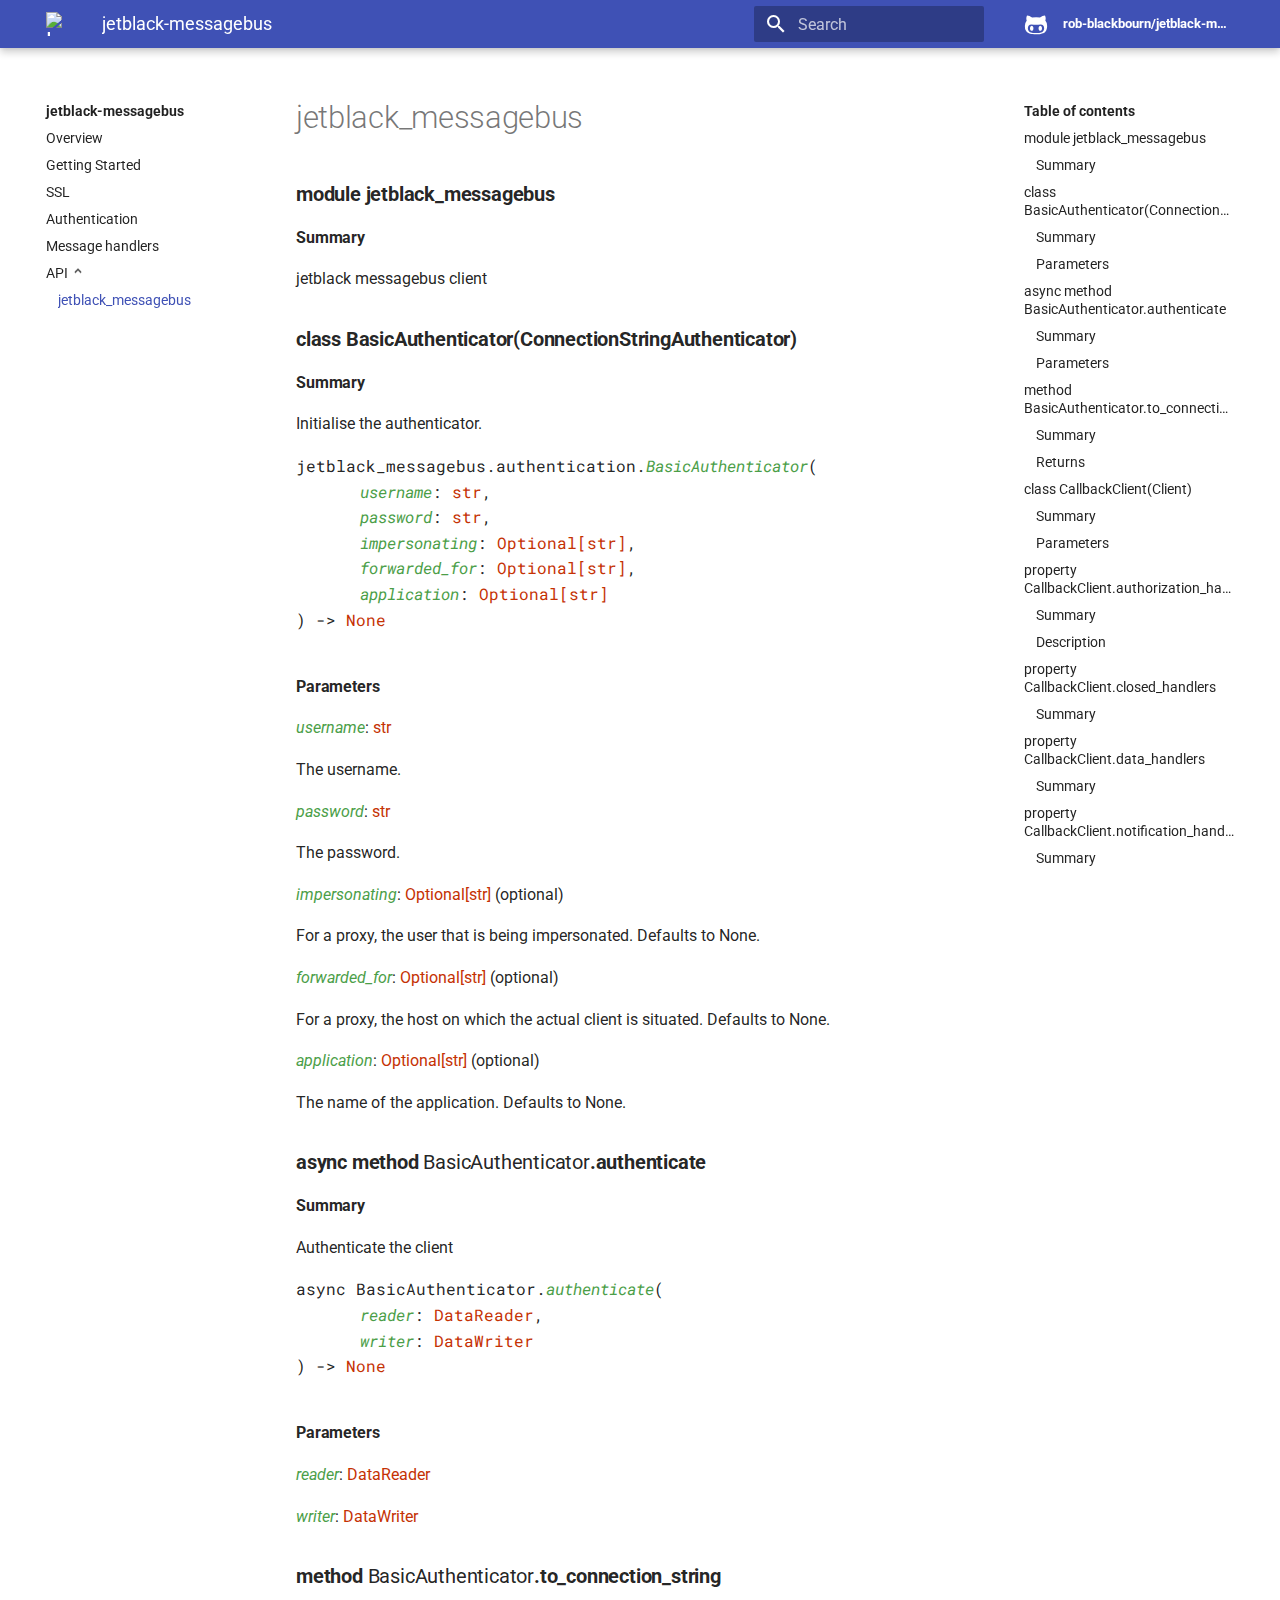
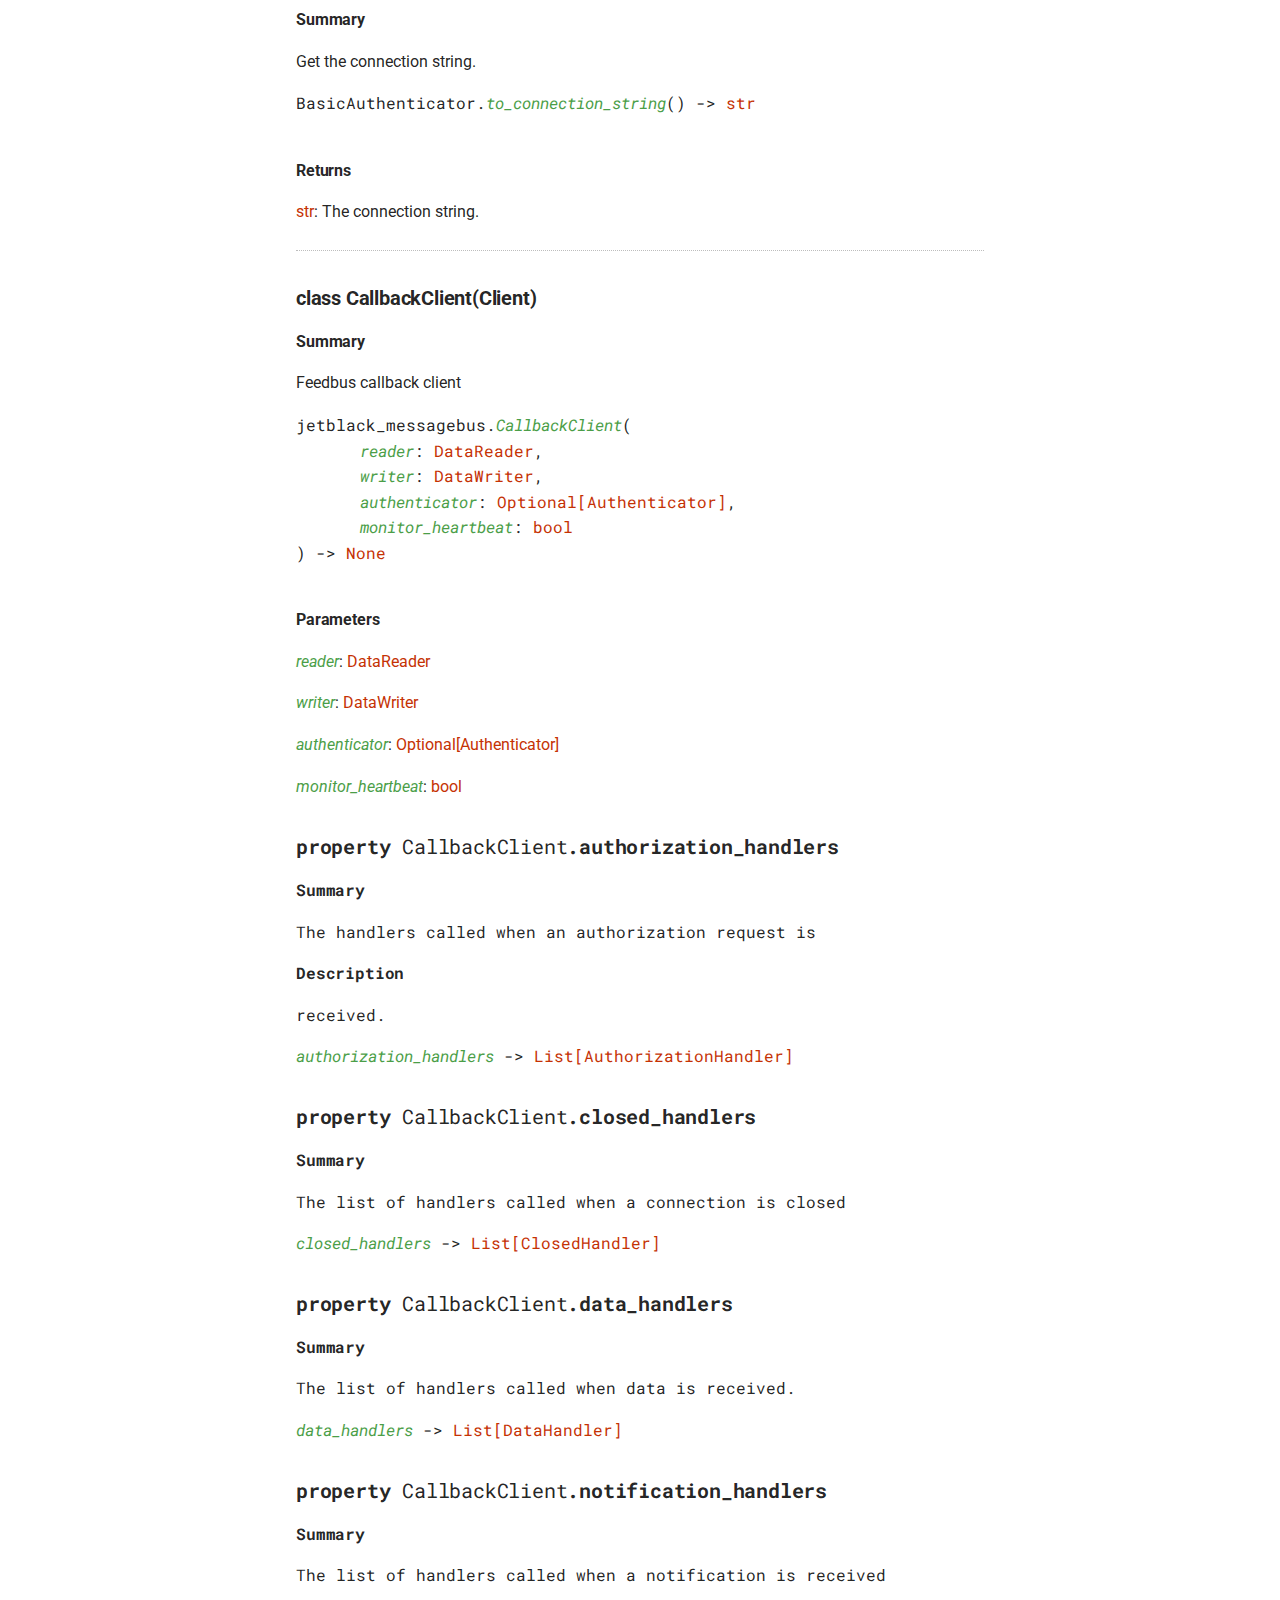
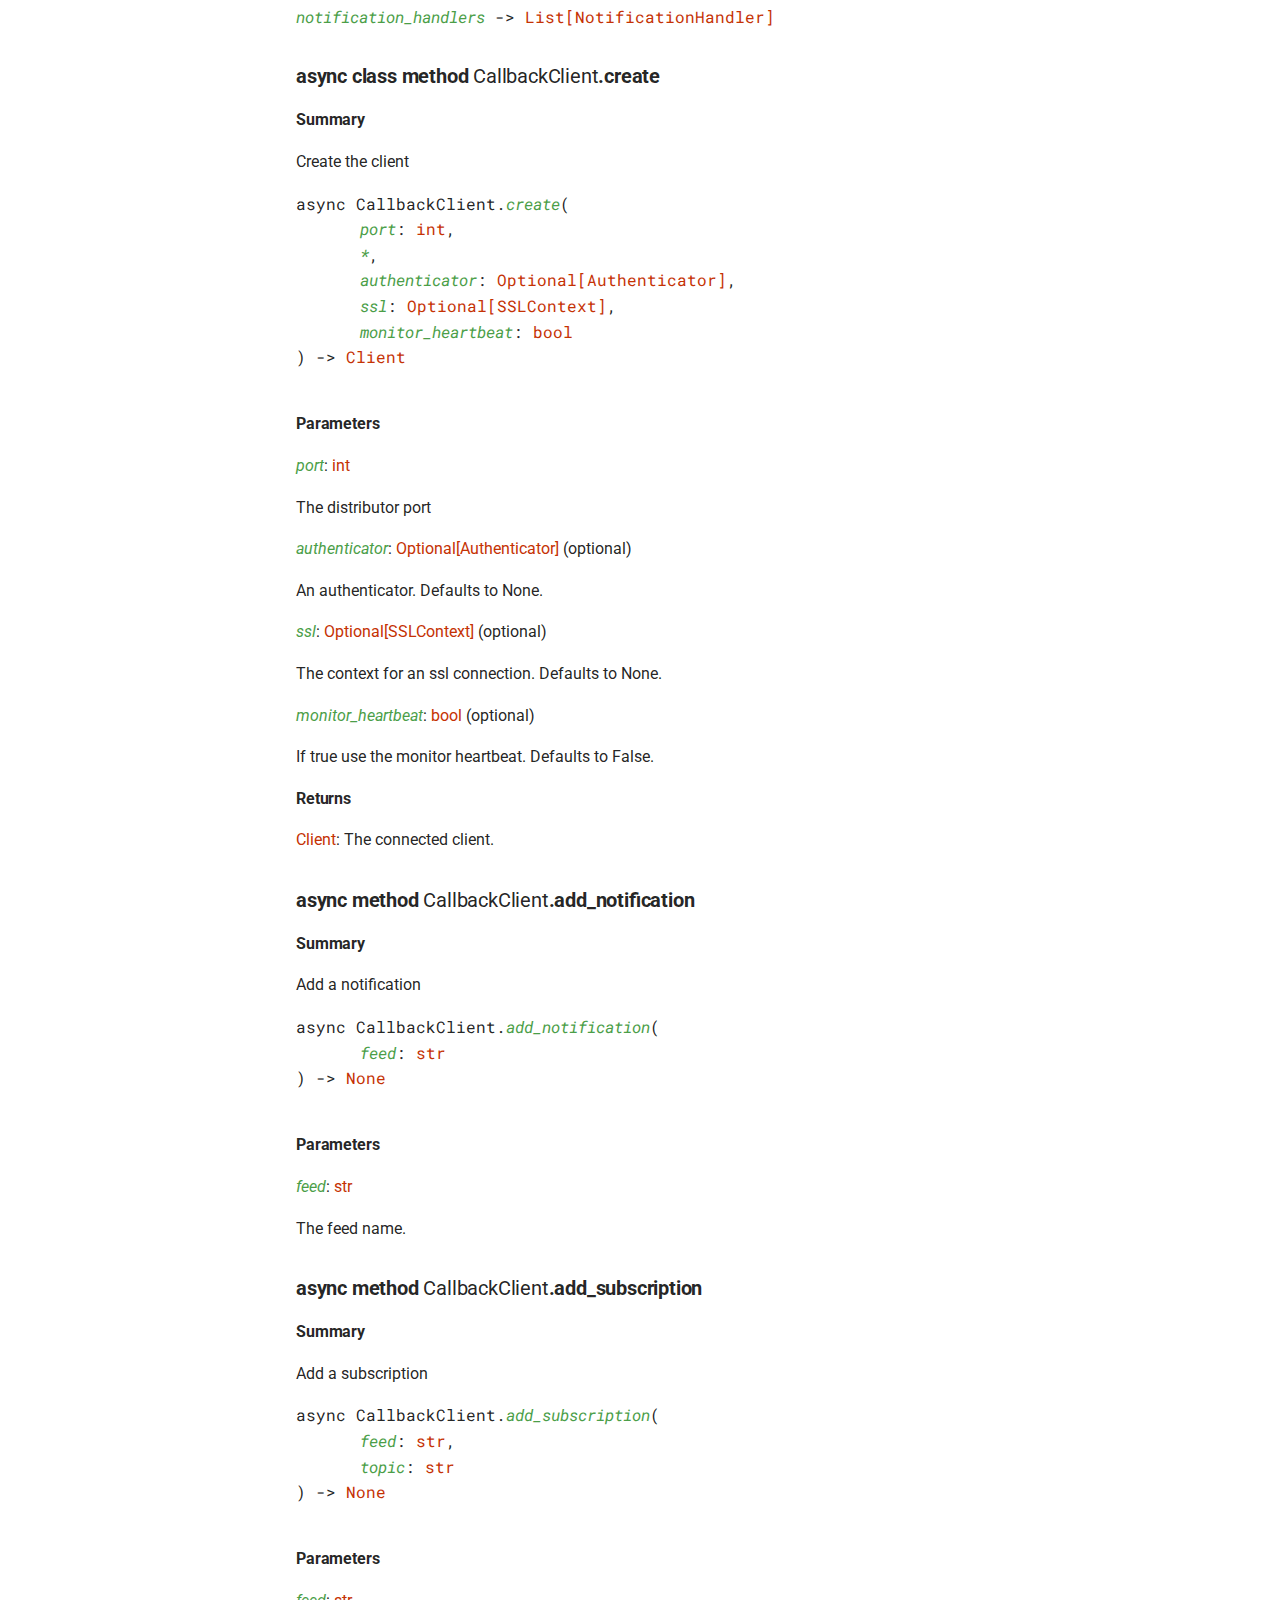
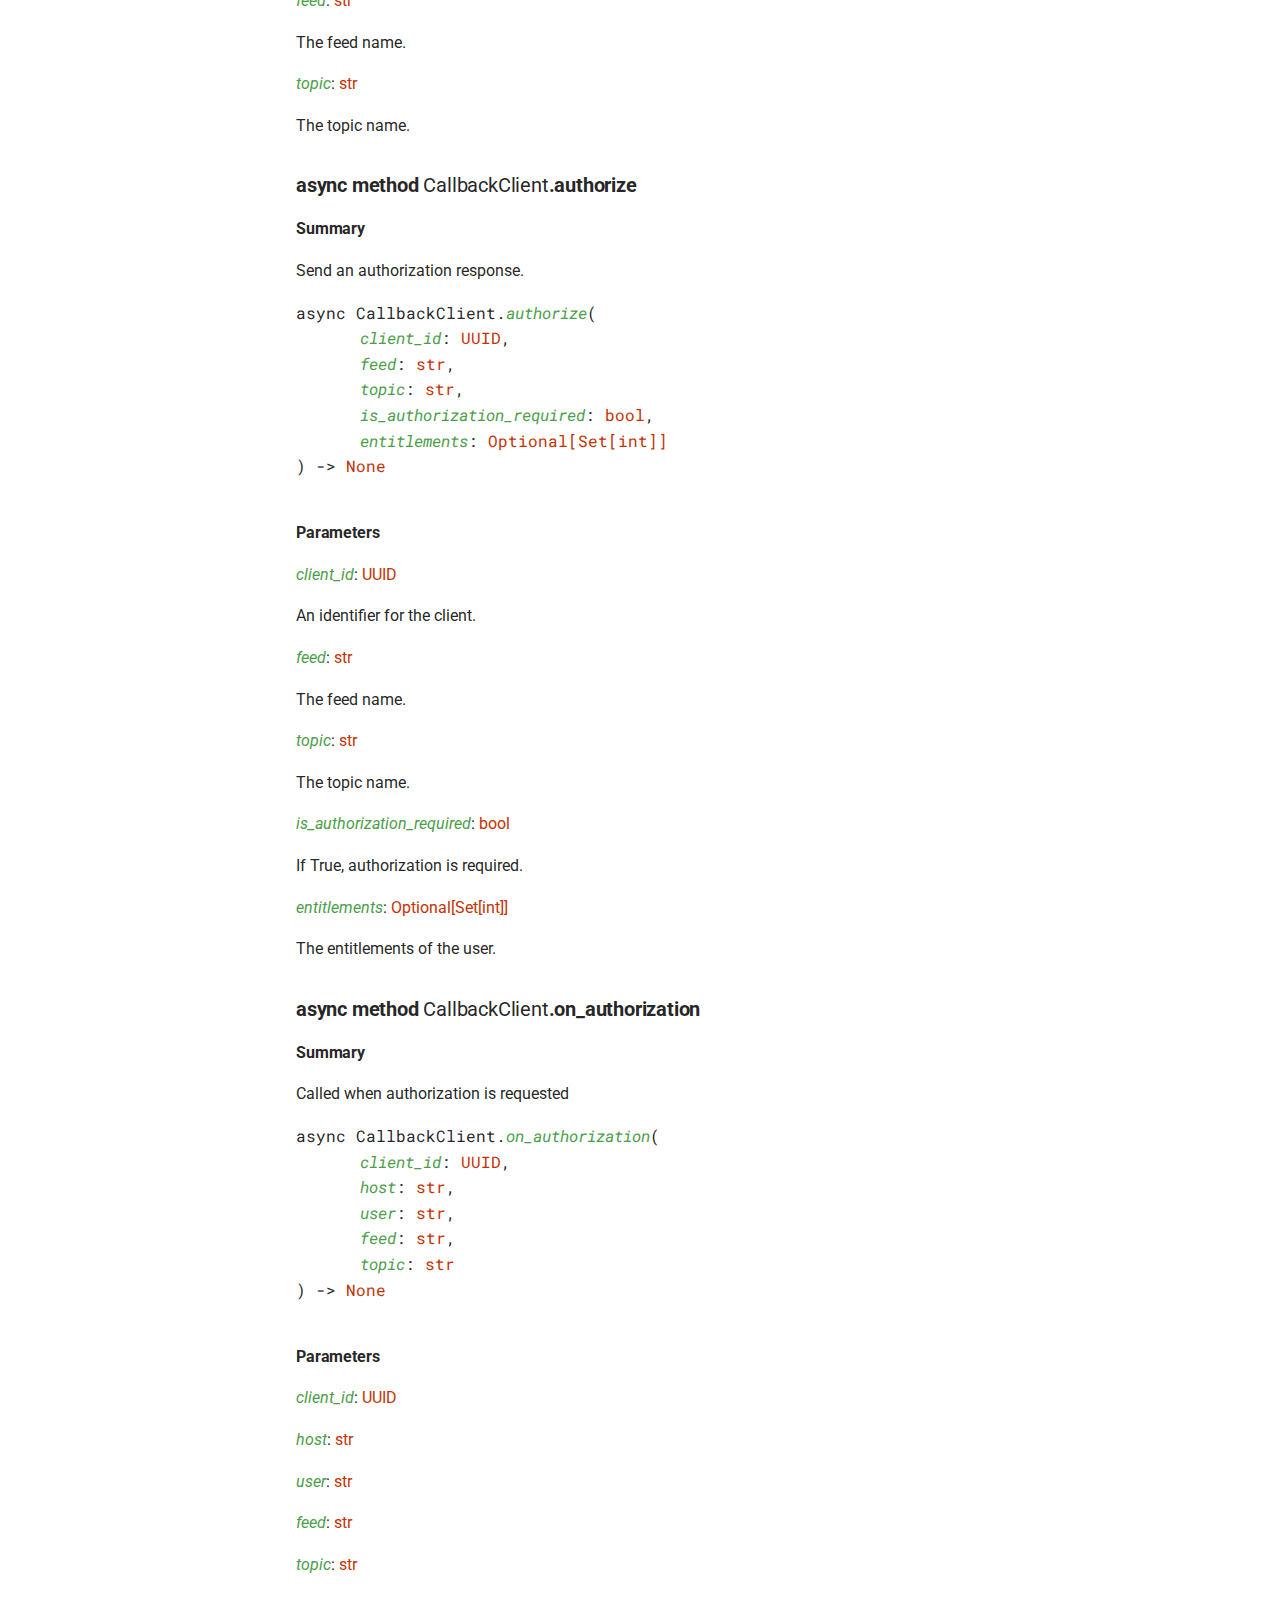
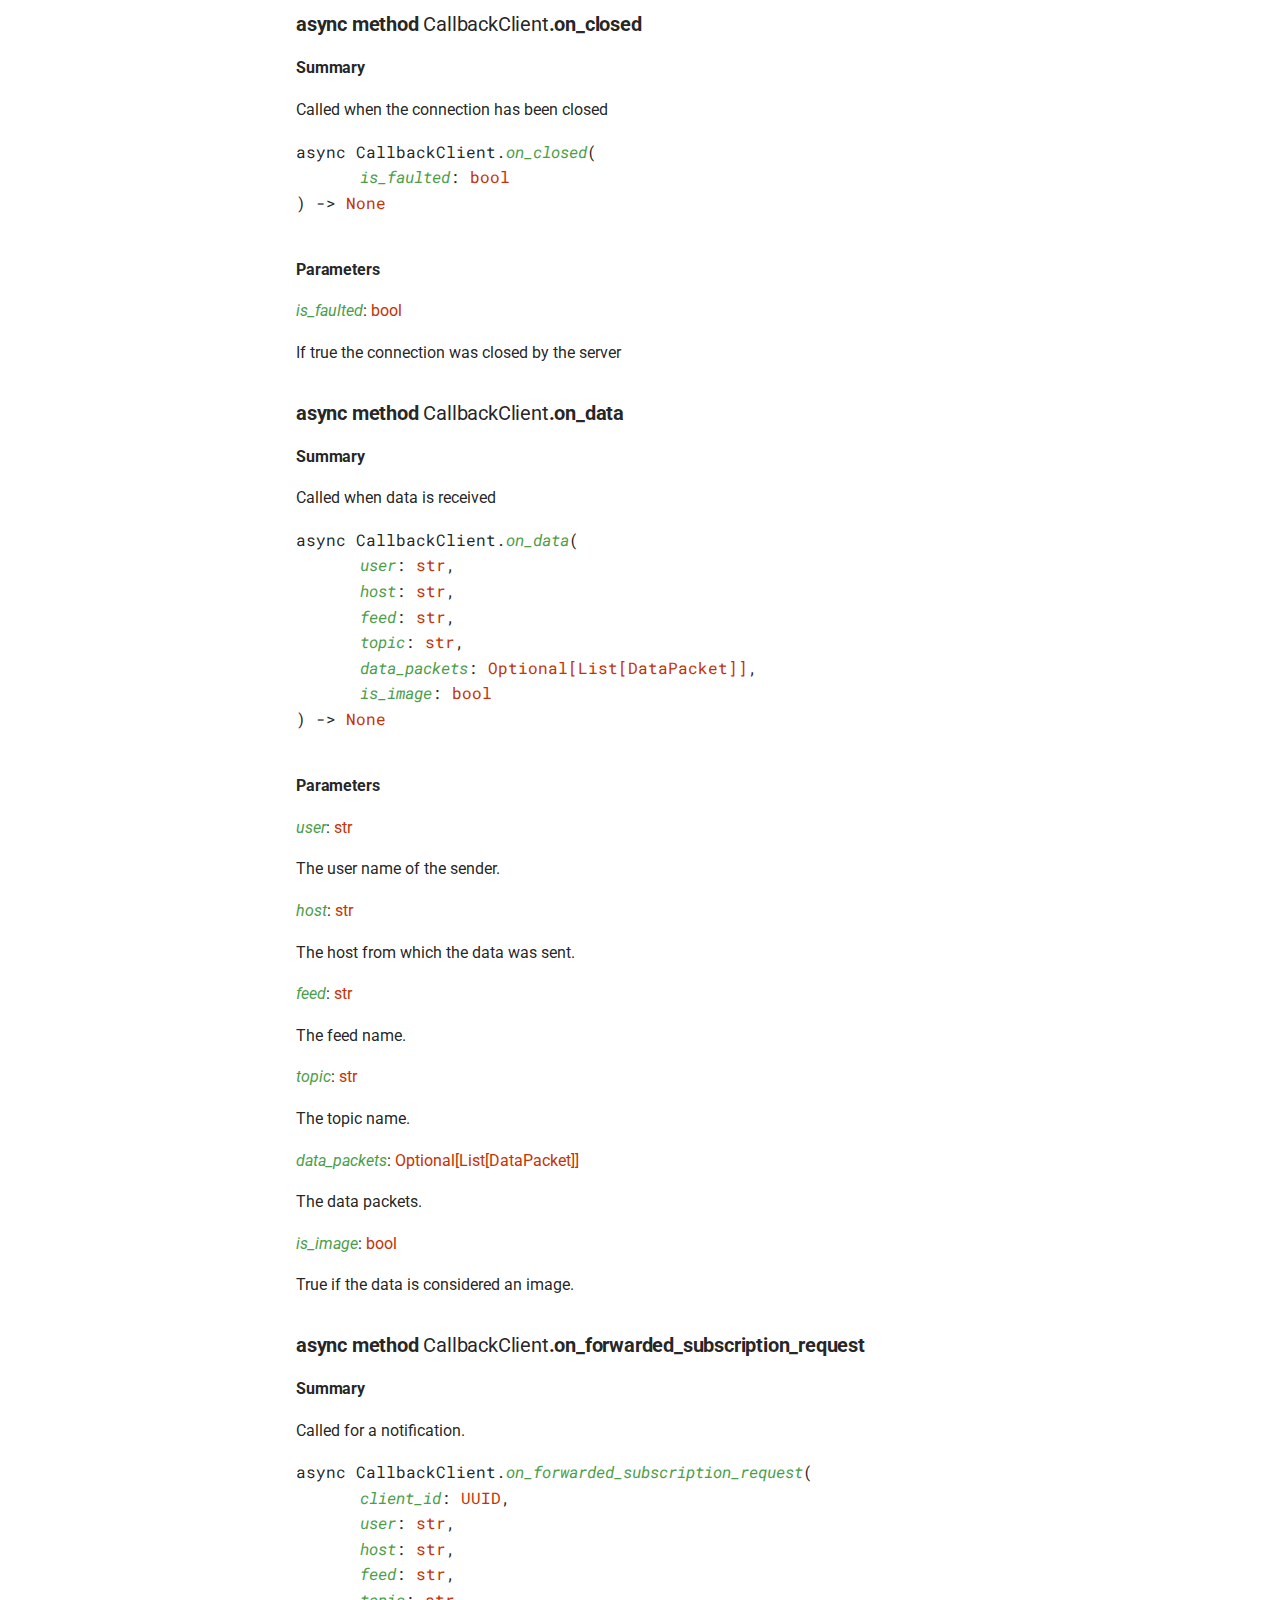
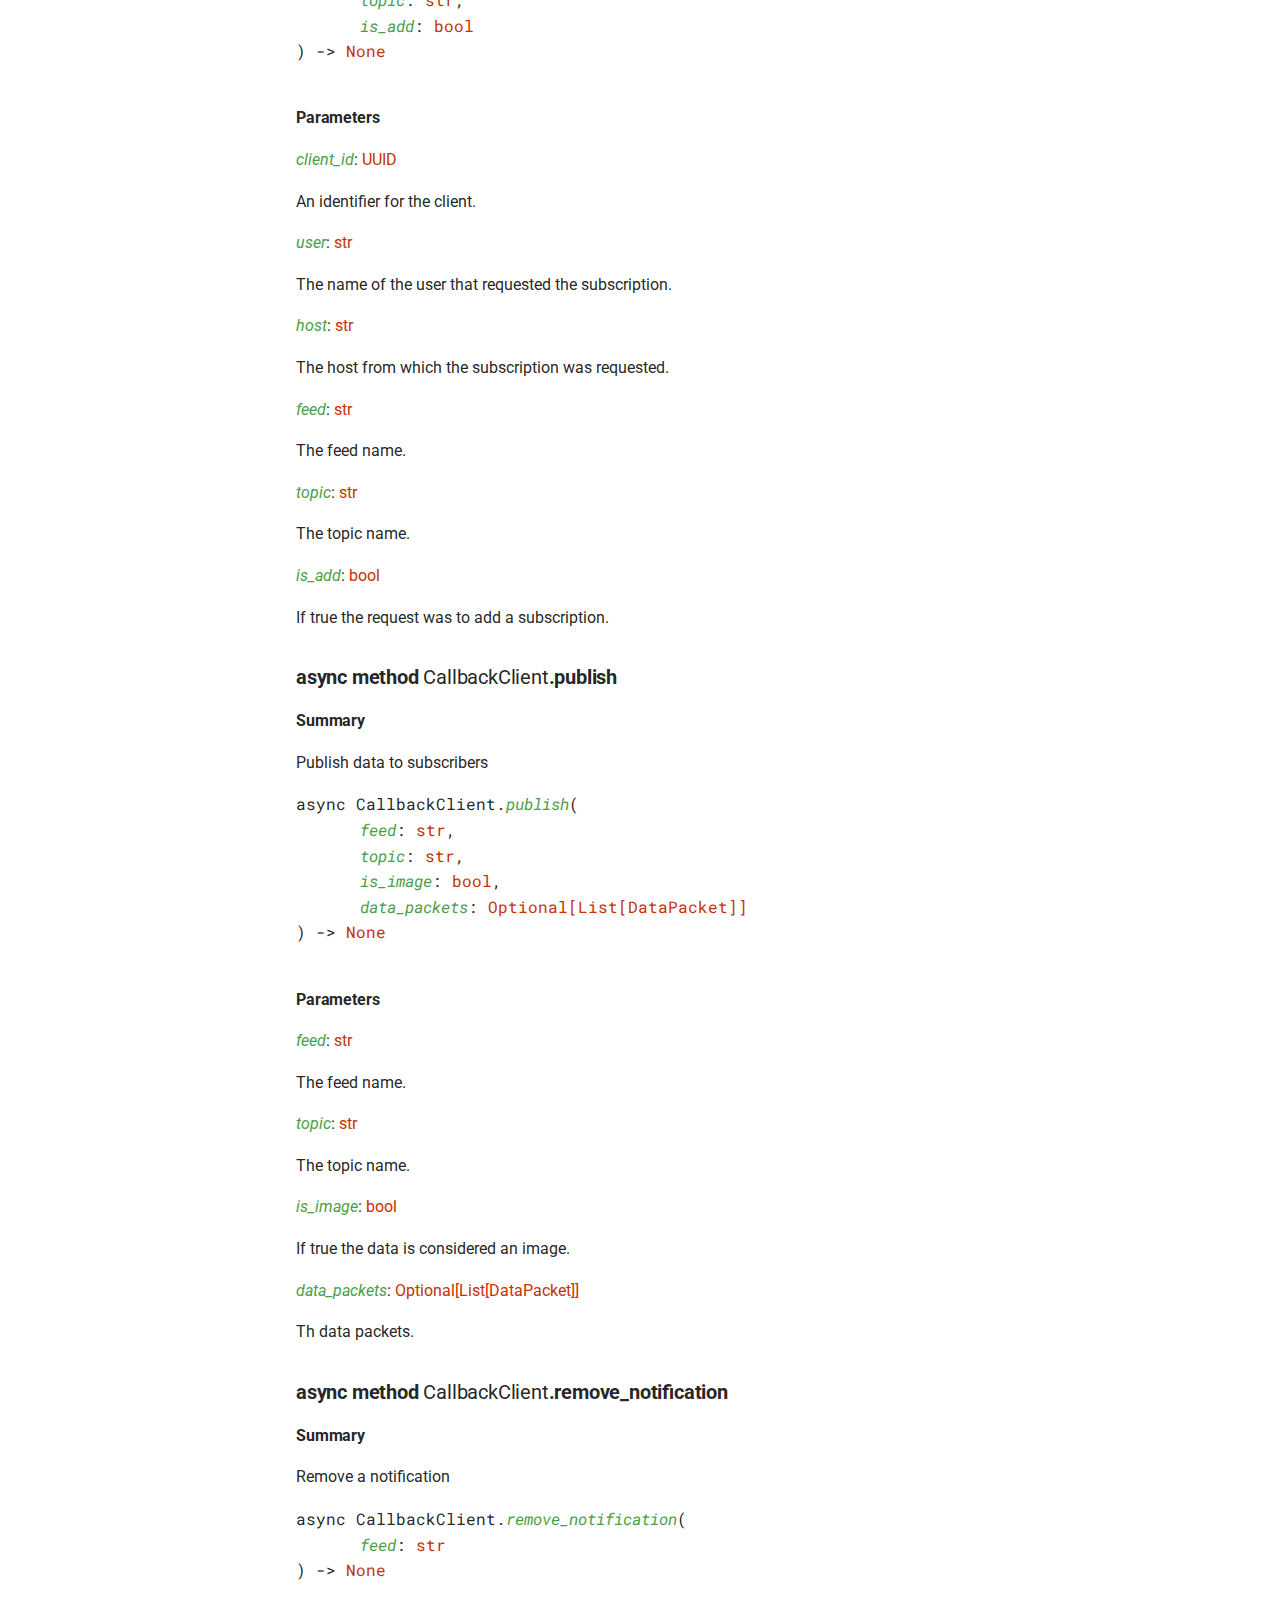
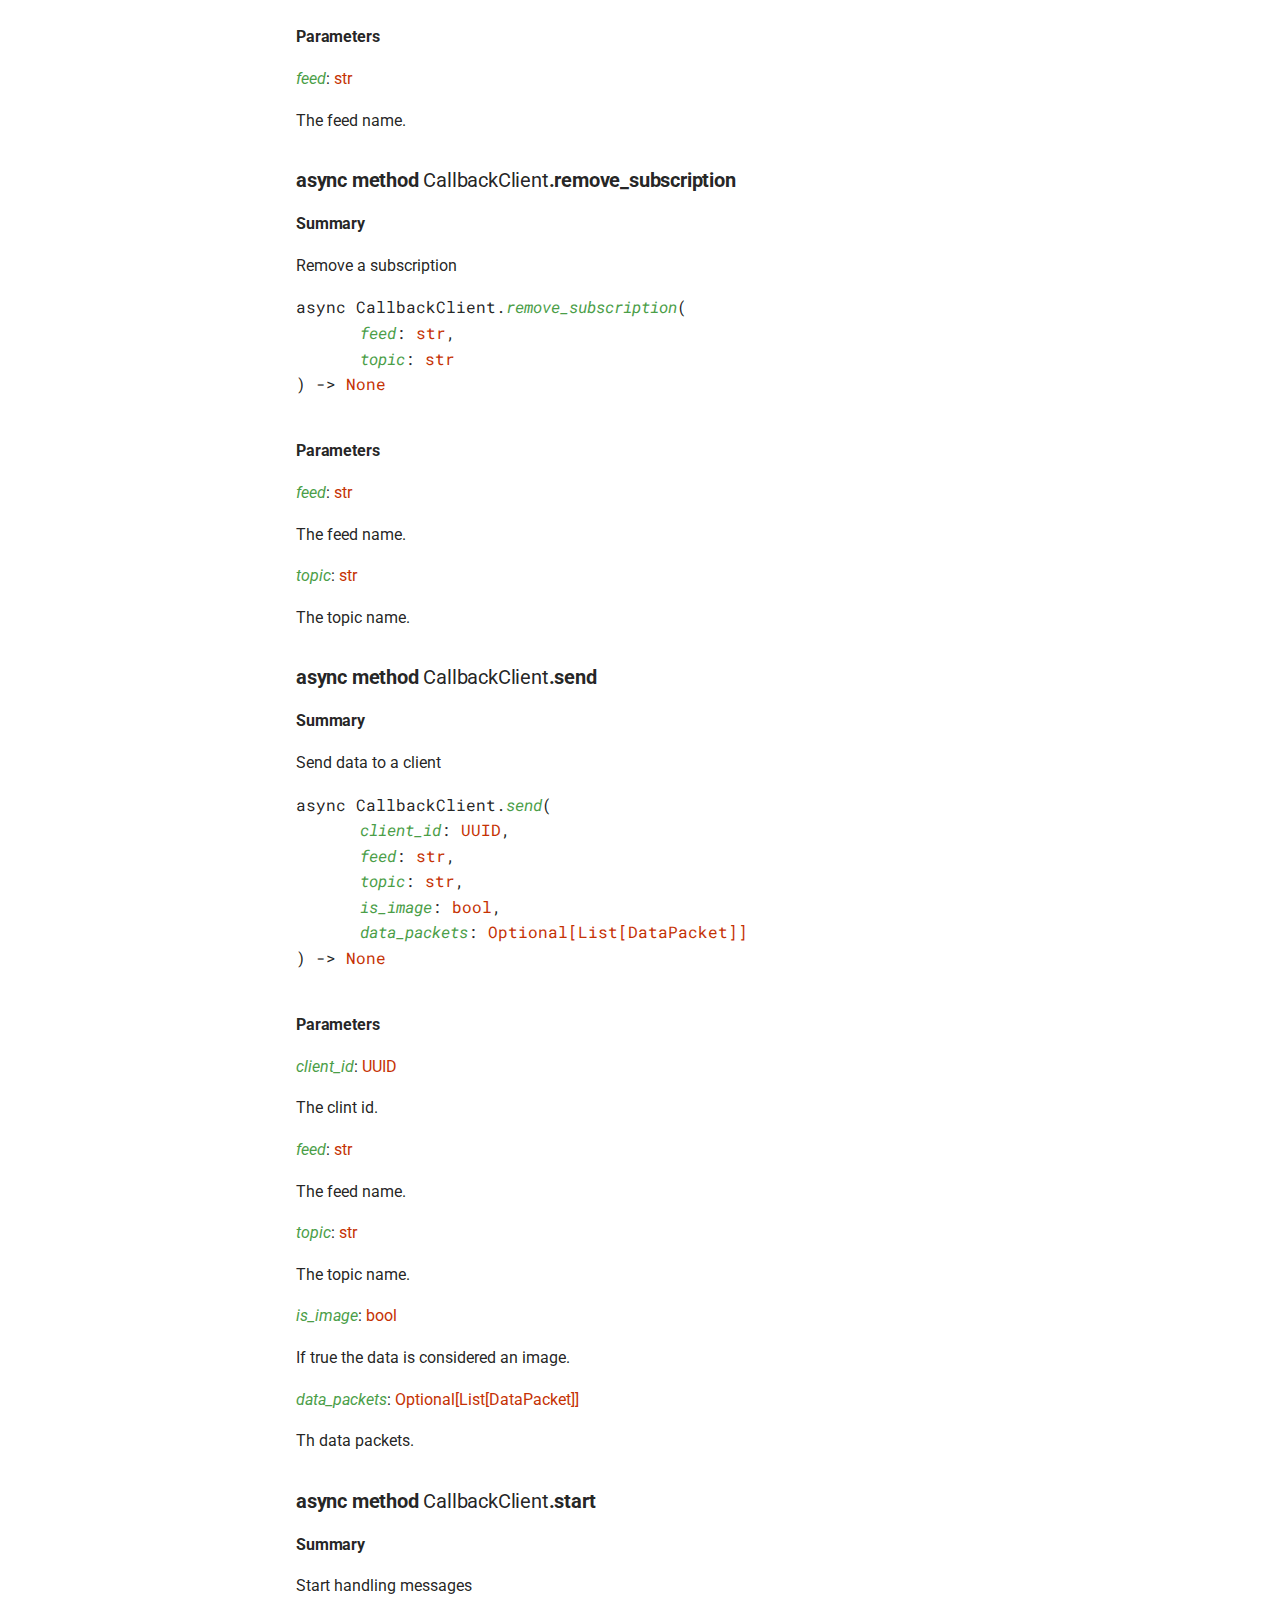
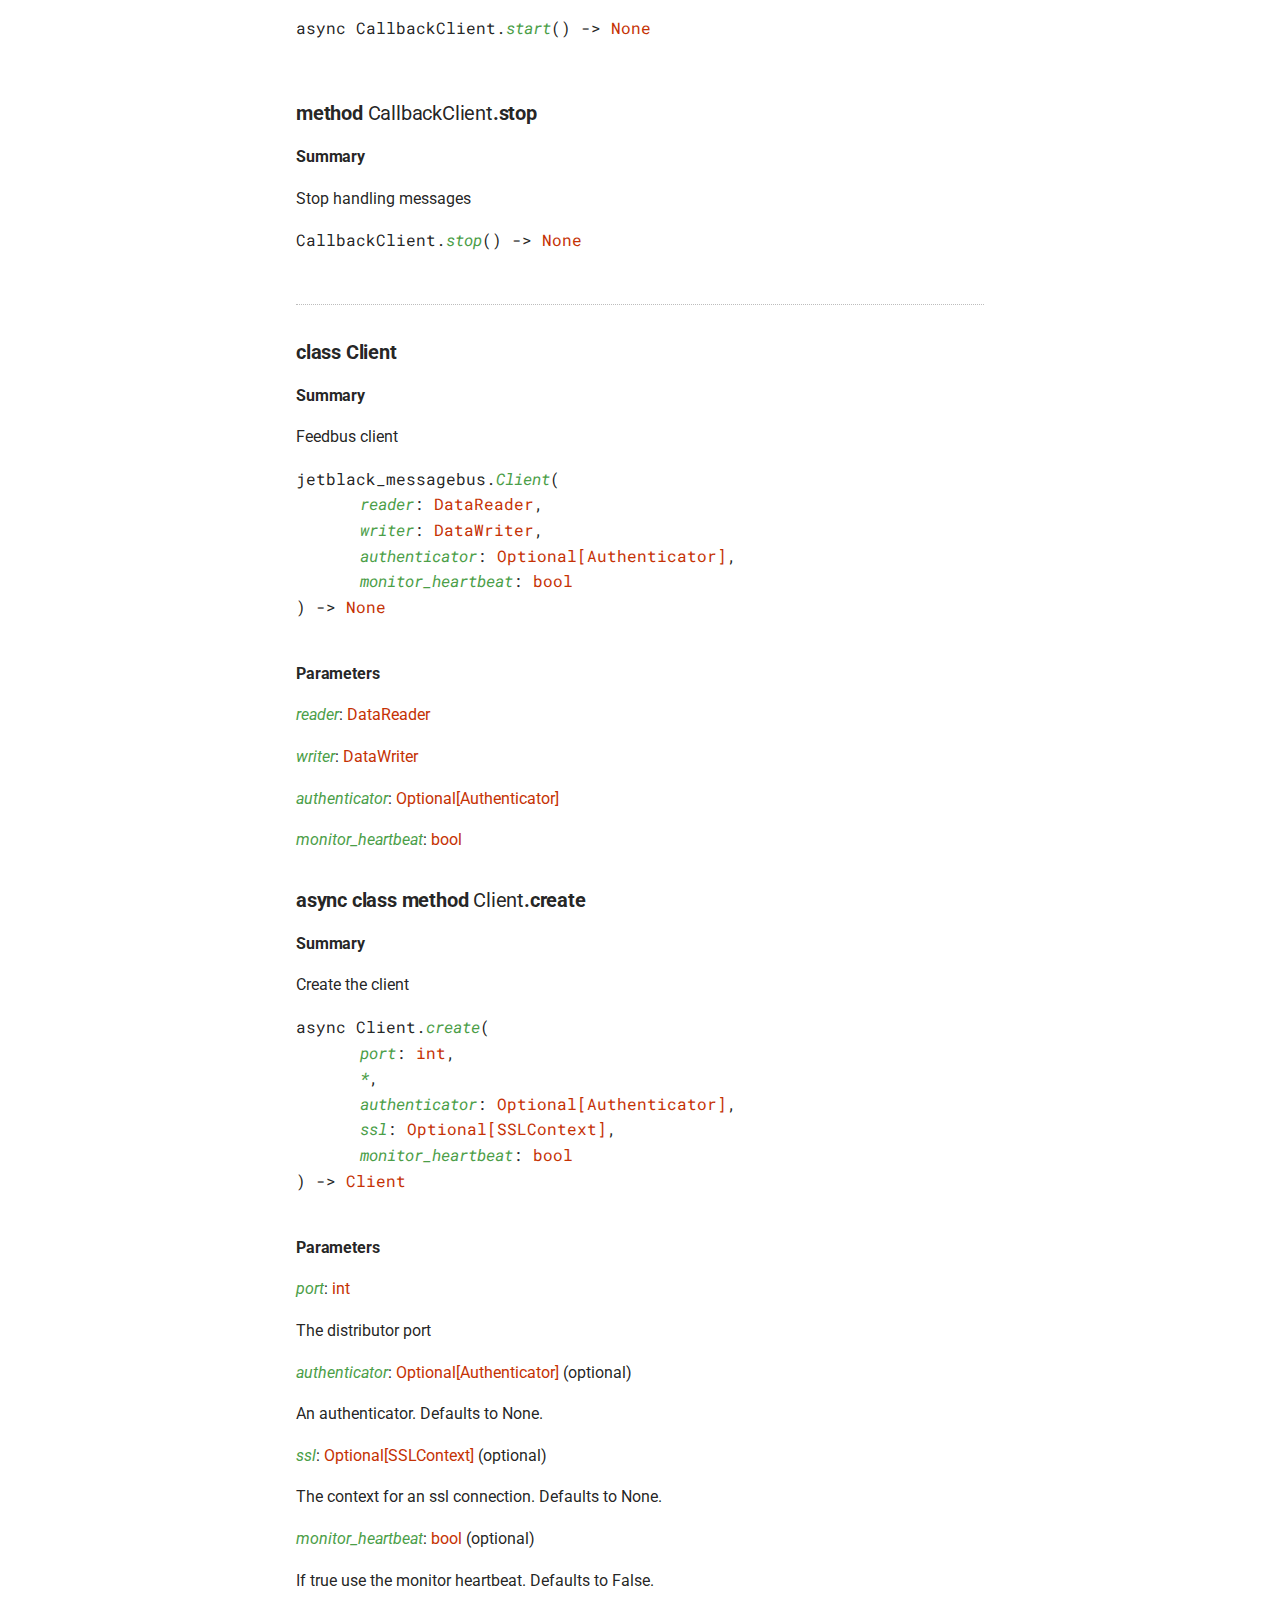
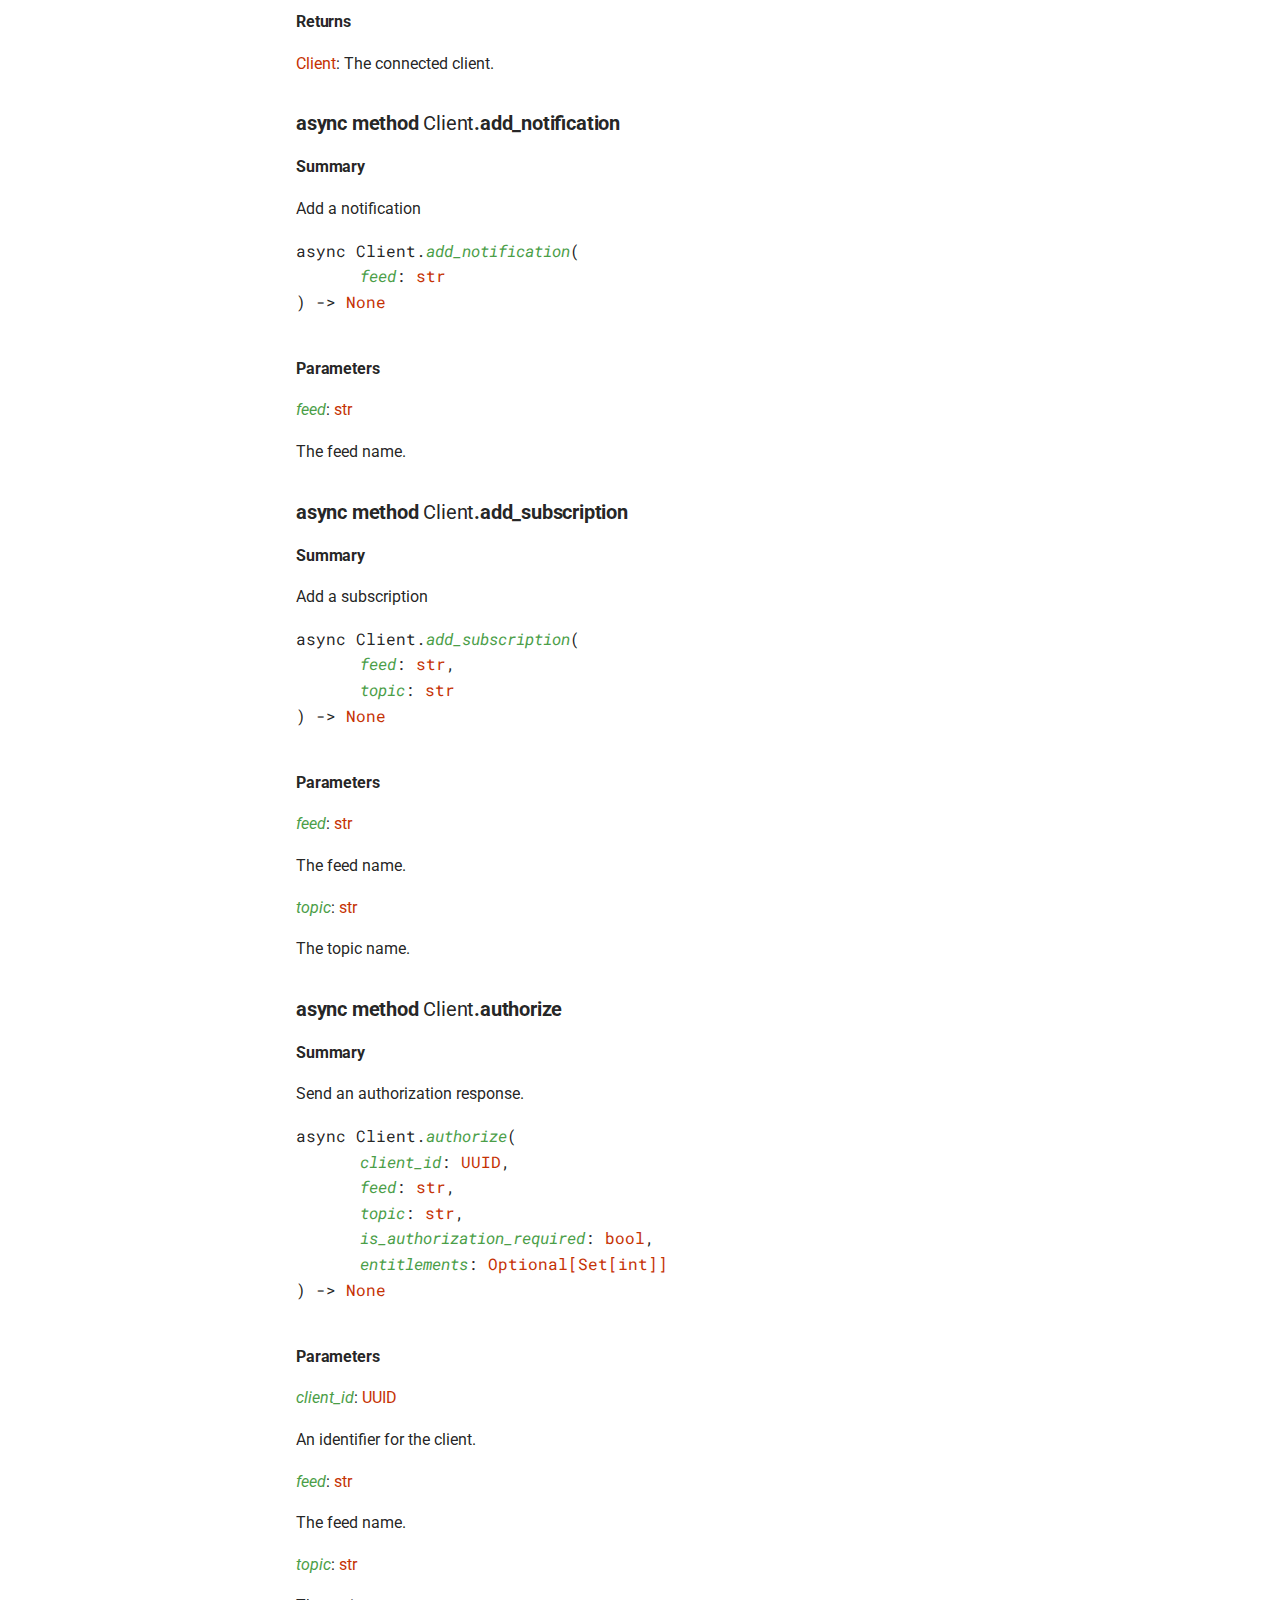
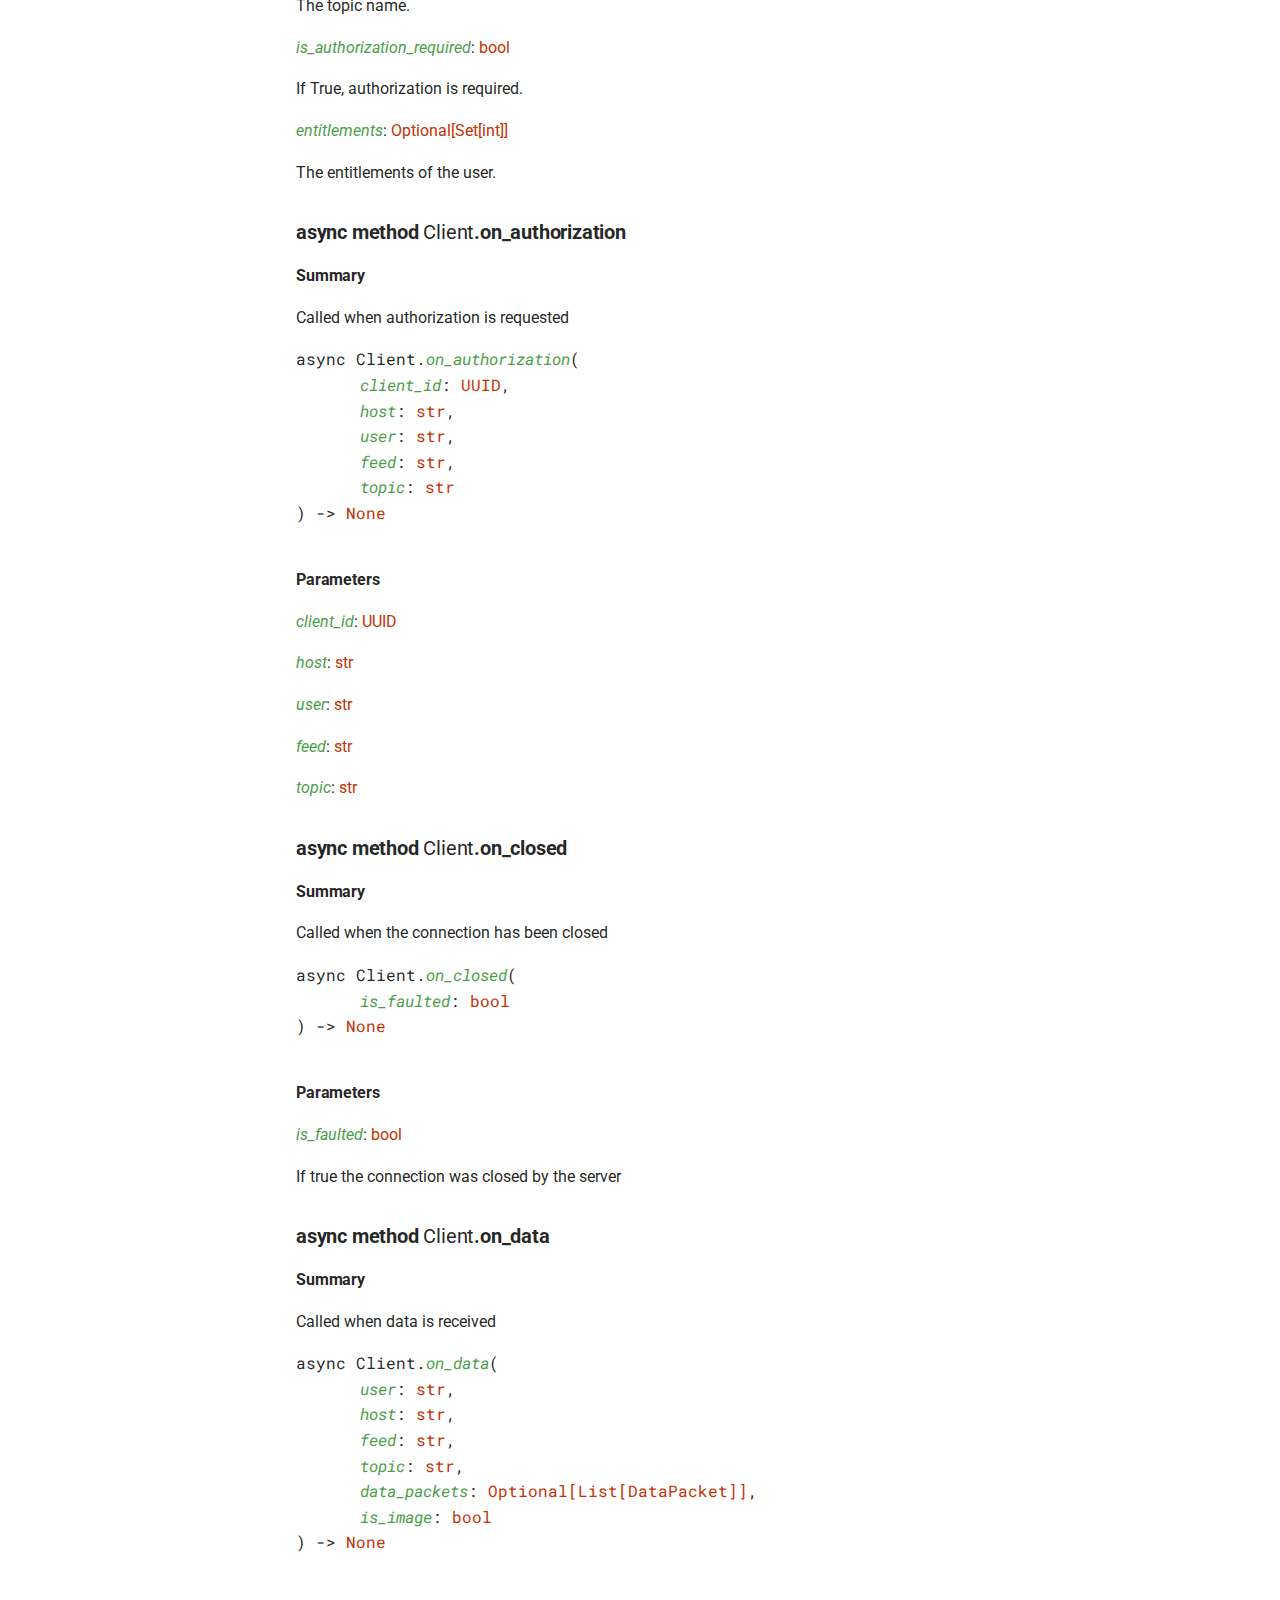
==== commit 4170be28: "Added more docs" ====
--- a/docs/api/index.html
+++ b/docs/api/index.html
@@ -228,18 +228,66 @@
       
       
 
+
+  <li class="md-nav__item">
+    <a href="../getting-started/" title="Getting Started" class="md-nav__link">
+      Getting Started
+    </a>
+  </li>
+
+    
+      
+      
+      
+
+
+  <li class="md-nav__item">
+    <a href="../ssl/" title="SSL" class="md-nav__link">
+      SSL
+    </a>
+  </li>
+
+    
+      
+      
+      
+
+
+  <li class="md-nav__item">
+    <a href="../authentication/" title="Authentication" class="md-nav__link">
+      Authentication
+    </a>
+  </li>
+
+    
+      
+      
+      
+
+
+  <li class="md-nav__item">
+    <a href="../message-handlers/" title="Message handlers" class="md-nav__link">
+      Message handlers
+    </a>
+  </li>
+
+    
+      
+      
+      
+
   
 
 
   <li class="md-nav__item md-nav__item--active md-nav__item--nested">
     
-      <input class="md-toggle md-nav__toggle" data-md-toggle="nav-2" type="checkbox" id="nav-2" checked>
+      <input class="md-toggle md-nav__toggle" data-md-toggle="nav-6" type="checkbox" id="nav-6" checked>
     
-    <label class="md-nav__link" for="nav-2">
+    <label class="md-nav__link" for="nav-6">
       API
     </label>
     <nav class="md-nav" data-md-component="collapsible" data-md-level="1">
-      <label class="md-nav__title" for="nav-2">
+      <label class="md-nav__title" for="nav-6">
         API
       </label>
       <ul class="md-nav__list" data-md-scrollfix>
@@ -4057,7 +4105,7 @@
     <div class="md-footer-nav">
       <nav class="md-footer-nav__inner md-grid">
         
-          <a href=".." title="Overview" class="md-flex md-footer-nav__link md-footer-nav__link--prev" rel="prev">
+          <a href="../message-handlers/" title="Message handlers" class="md-flex md-footer-nav__link md-footer-nav__link--prev" rel="prev">
             <div class="md-flex__cell md-flex__cell--shrink">
               <i class="md-icon md-icon--arrow-back md-footer-nav__button"></i>
             </div>
@@ -4066,7 +4114,7 @@
                 <span class="md-footer-nav__direction">
                   Previous
                 </span>
-                Overview
+                Message handlers
               </span>
             </div>
           </a>
